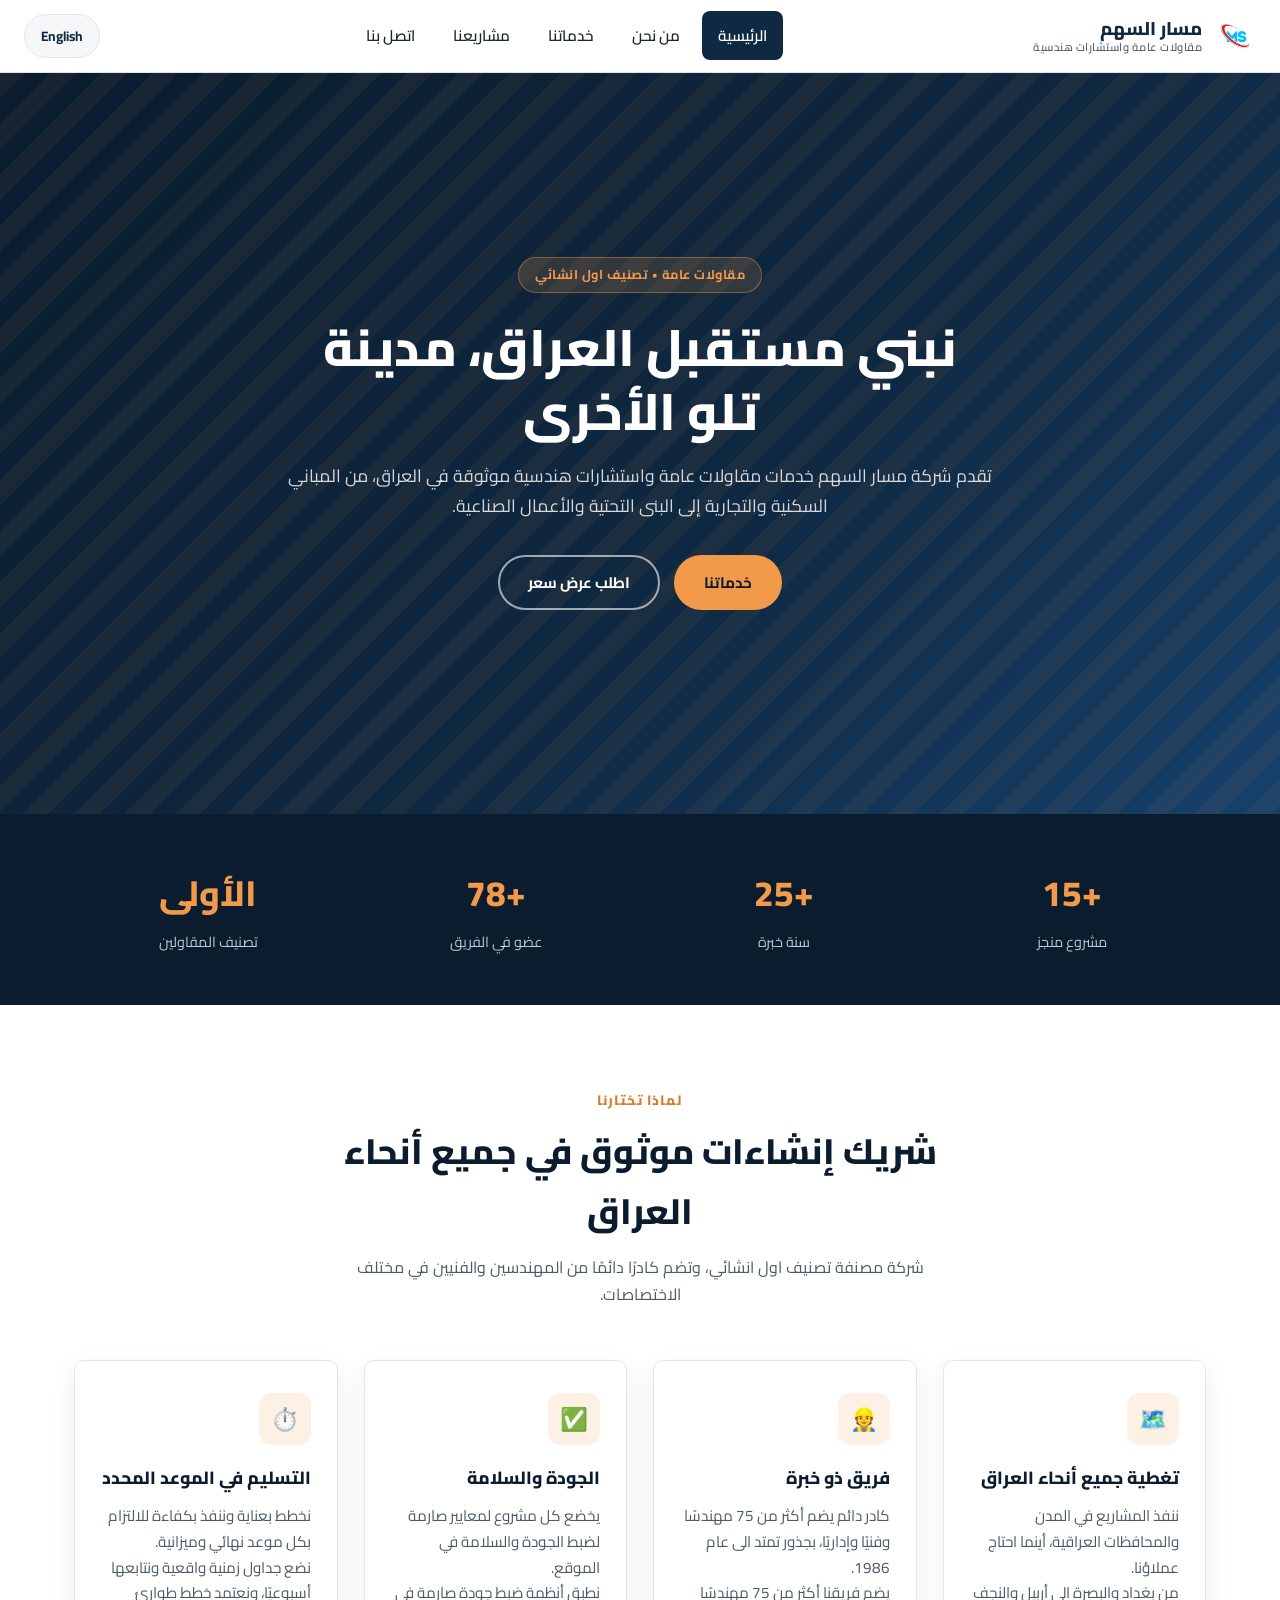
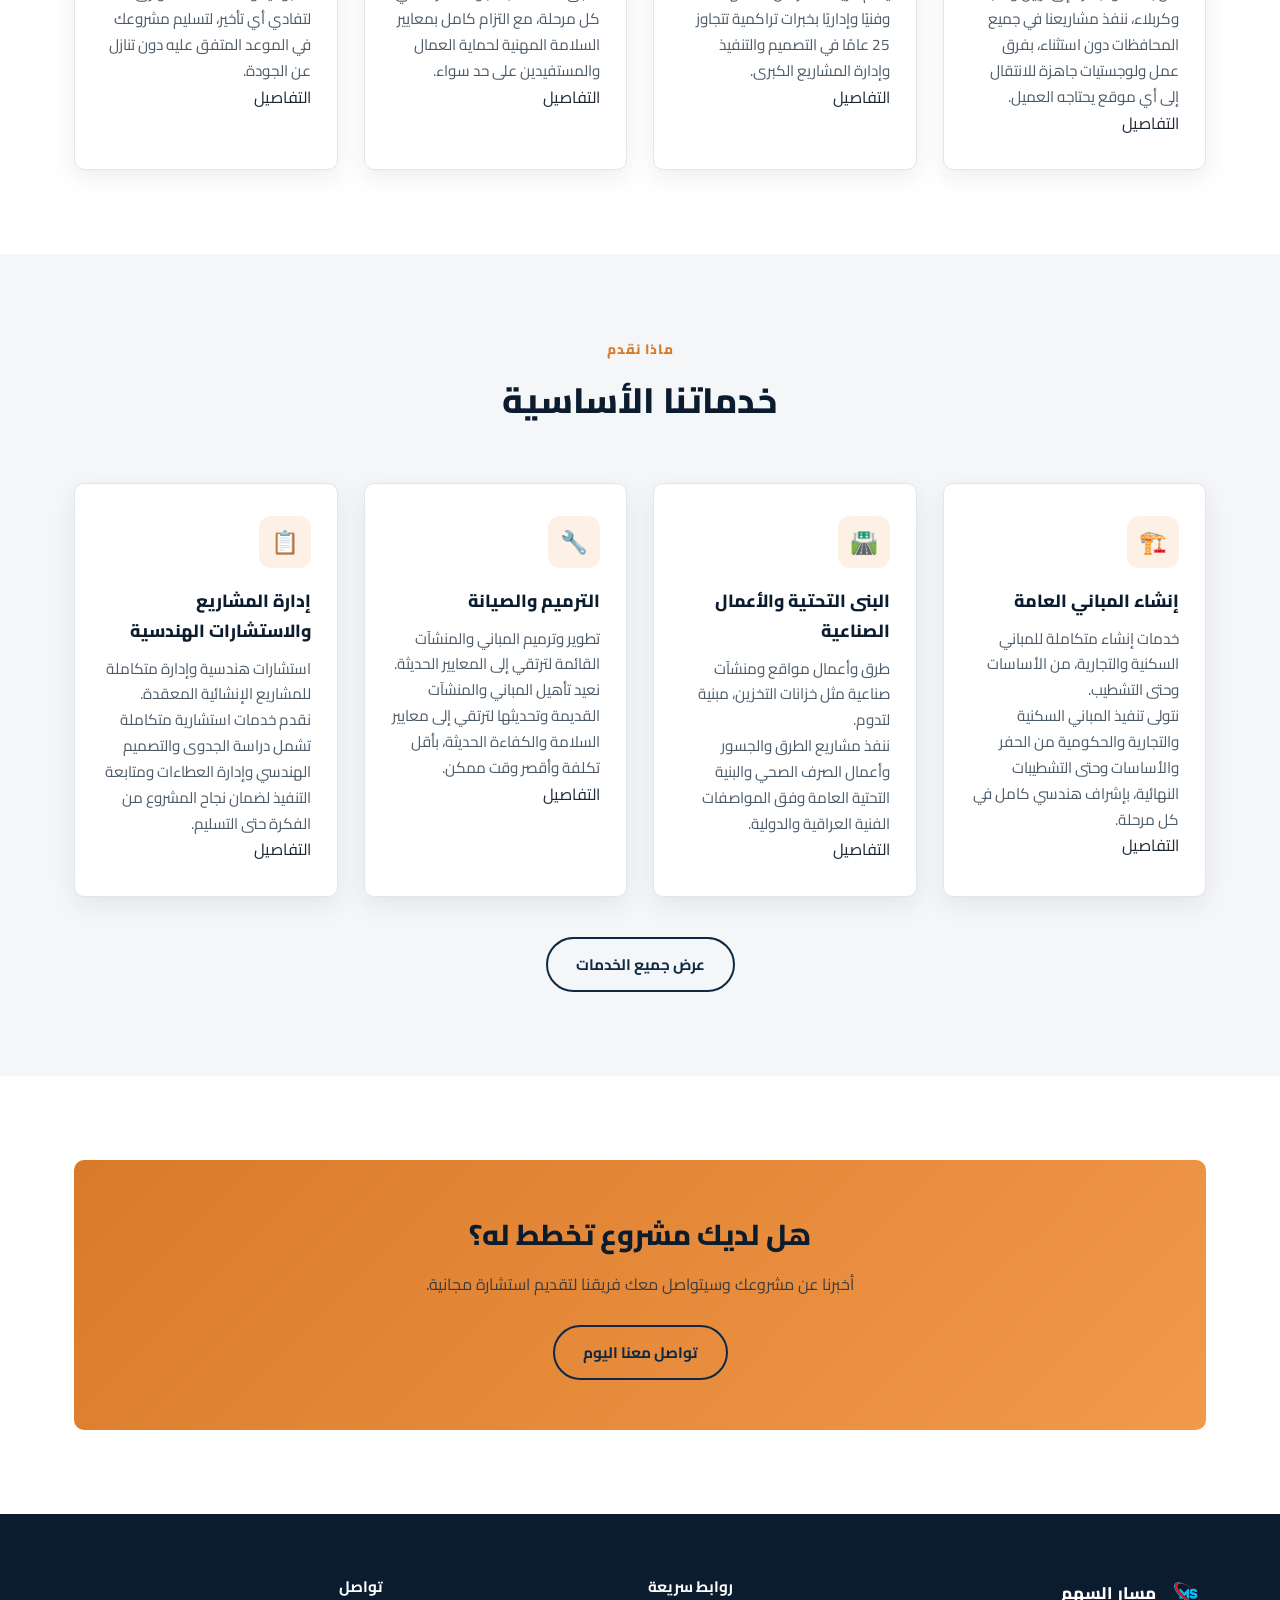
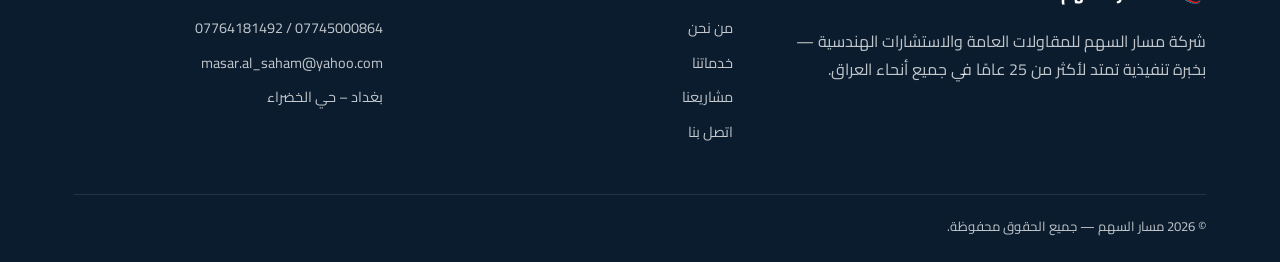
==== index.html @ 40137d82 "Add files via upload" ====
<!DOCTYPE html>
<html lang="ar" dir="rtl">
<head>
<meta charset="UTF-8">
<meta name="viewport" content="width=device-width, initial-scale=1.0">
<title data-i18n-title="meta.title.home">شركة مسار السهم | مقاولات عامة في جميع أنحاء العراق</title>
<meta name="description" content="شركة مسار السهم للمقاولات العامة والإنشاءات في جميع مدن العراق.">
<link rel="icon" href="assets/logo_new.png" type="image/png">
<link rel="preconnect" href="https://fonts.googleapis.com">
<link href="https://fonts.googleapis.com/css2?family=Cairo:wght@400;600;700;800&display=swap" rel="stylesheet">
<link rel="stylesheet" href="css/style.css">
</head>
<body>


<header class="site-header">
  <div class="header-inner">
    <a href="index.html" class="brand">
      <img src="assets/logo_new.png" alt="Masar Al-Saham logo">
      <span class="brand-text">
        <span data-i18n="brand.name">مسار السهم</span>
        <small data-i18n="brand.tagline">مقاولات عامة واستشارات هندسية</small>
      </span>
    </a>
    <nav class="main-nav" id="main-nav">
      <ul>
        <li><a href="index.html" class="active" data-i18n="nav.home">الرئيسية</a></li>
        <li><a href="about.html" data-i18n="nav.about">من نحن</a></li>
        <li><a href="services.html" data-i18n="nav.services">خدماتنا</a></li>
        <li><a href="projects.html" data-i18n="nav.projects">مشاريعنا</a></li>
        <li><a href="contact.html" data-i18n="nav.contact">اتصل بنا</a></li>
      </ul>
    </nav>
    <div class="header-actions">
      <button class="lang-toggle" id="lang-toggle-btn">English</button>
      <button class="nav-toggle" id="nav-toggle-btn" aria-label="Menu">
        <span></span><span></span><span></span>
      </button>
    </div>
  </div>
</header>

<section class="hero">
  <div class="hero-stripes"></div>
  <div class="hero-inner">
    <span class="hero-eyebrow" data-i18n="home.hero.eyebrow">مقاولات عامة • تصنيف اول انشائي</span>
    <h1 data-i18n="home.hero.title">نبني مستقبل العراق، مدينة تلو الأخرى</h1>
    <p data-i18n="home.hero.desc">تقدم شركة مسار السهم خدمات مقاولات عامة وإنشاءات موثوقة في جميع محافظات العراق.</p>
    <div class="hero-cta">
      <a href="services.html" class="btn btn-primary" data-i18n="home.hero.cta1">خدماتنا</a>
      <a href="contact.html" class="btn btn-outline" data-i18n="home.hero.cta2">اطلب عرض سعر</a>
    </div>
  </div>
  <div class="hero-shape"></div>
</section>

<section class="stat-strip">
  <div class="container stat-grid">
    <div><div class="num" data-i18n="stat1.num">+15</div><div class="label" data-i18n="stat1.label">مشروع منجز</div></div>
    <div><div class="num" data-i18n="stat2.num">+25</div><div class="label" data-i18n="stat2.label">سنة خبرة</div></div>
    <div><div class="num" data-i18n="stat3.num">+78</div><div class="label" data-i18n="stat3.label">عضو في الفريق</div></div>
    <div><div class="num" data-i18n="stat4.num">الأولى</div><div class="label" data-i18n="stat4.label">تصنيف المقاولين</div></div>
  </div>
</section>

<section>
  <div class="container">
    <div class="section-head">
      <span class="section-eyebrow" data-i18n="home.why.eyebrow">لماذا تختارنا</span>
      <h2 data-i18n="home.why.title">شريك إنشاءات موثوق في جميع أنحاء العراق</h2>
      <p data-i18n="home.why.desc">من بغداد إلى البصرة، ومن أربيل إلى النجف.</p>
    </div>
    <div class="grid grid-4">
      <div class="card expandable">
        <div class="icon">🗺️</div>
        <h3 data-i18n="why1.title">تغطية جميع أنحاء العراق</h3>
        <p data-i18n="why1.desc">نعمل في جميع المدن والمحافظات العراقية.</p>
        <p class="card-more" data-i18n="why1.more">من بغداد والبصرة إلى أربيل والنجف وكربلاء، ننفذ مشاريعنا في جميع المحافظات دون استثناء، بفرق عمل ولوجستيات جاهزة للانتقال إلى أي موقع يحتاجه العميل.</p>
        <span class="expand-hint" data-i18n="ui.moreDetails">التفاصيل</span>
      </div>
      <div class="card expandable">
        <div class="icon">👷</div>
        <h3 data-i18n="why2.title">فريق ذو خبرة</h3>
        <p data-i18n="why2.desc">مهندسون ومدراء مشاريع وحرفيون مهرة.</p>
        <p class="card-more" data-i18n="why2.more">يضم فريقنا أكثر من 75 مهندسًا وفنيًا وإداريًا بخبرات تراكمية تتجاوز 25 عامًا في التصميم والتنفيذ وإدارة المشاريع الكبرى.</p>
        <span class="expand-hint" data-i18n="ui.moreDetails">التفاصيل</span>
      </div>
      <div class="card expandable">
        <div class="icon">✅</div>
        <h3 data-i18n="why3.title">الجودة والسلامة</h3>
        <p data-i18n="why3.desc">معايير صارمة لضبط الجودة والسلامة.</p>
        <p class="card-more" data-i18n="why3.more">نطبق أنظمة ضبط جودة صارمة في كل مرحلة، مع التزام كامل بمعايير السلامة المهنية لحماية العمال والمستفيدين على حد سواء.</p>
        <span class="expand-hint" data-i18n="ui.moreDetails">التفاصيل</span>
      </div>
      <div class="card expandable">
        <div class="icon">⏱️</div>
        <h3 data-i18n="why4.title">التسليم في الموعد المحدد</h3>
        <p data-i18n="why4.desc">نخطط بعناية وننفذ بكفاءة.</p>
        <p class="card-more" data-i18n="why4.more">نضع جداول زمنية واقعية ونتابعها أسبوعيًا، ونعتمد خطط طوارئ لتفادي أي تأخير، لتسليم مشروعك في الموعد المتفق عليه دون تنازل عن الجودة.</p>
        <span class="expand-hint" data-i18n="ui.moreDetails">التفاصيل</span>
      </div>
    </div>
  </div>
</section>

<section class="section-alt">
  <div class="container">
    <div class="section-head">
      <span class="section-eyebrow" data-i18n="home.services.eyebrow">ماذا نقدم</span>
      <h2 data-i18n="home.services.title">خدماتنا الأساسية</h2>
    </div>
    <div class="grid grid-4">
      <div class="card expandable">
        <div class="icon">🏗️</div>
        <h3 data-i18n="svc.general.title">إنشاء المباني العامة</h3>
        <p data-i18n="svc.general.desc">خدمات إنشاء متكاملة من الأساسات وحتى التشطيب.</p>
        <p class="card-more" data-i18n="svc.general.more">نتولى تنفيذ المباني السكنية والتجارية والحكومية من الحفر والأساسات وحتى التشطيبات النهائية، بإشراف هندسي كامل في كل مرحلة.</p>
        <span class="expand-hint" data-i18n="ui.moreDetails">التفاصيل</span>
      </div>
      <div class="card expandable">
        <div class="icon">🛣️</div>
        <h3 data-i18n="svc.infra.title">البنى التحتية وأعمال الطرق</h3>
        <p data-i18n="svc.infra.desc">طرق وأعمال مواقع ومشاريع بنية تحتية عامة.</p>
        <p class="card-more" data-i18n="svc.infra.more">ننفذ مشاريع الطرق والجسور وأعمال الصرف الصحي والبنية التحتية العامة وفق المواصفات الفنية العراقية والدولية.</p>
        <span class="expand-hint" data-i18n="ui.moreDetails">التفاصيل</span>
      </div>
      <div class="card expandable">
        <div class="icon">🔧</div>
        <h3 data-i18n="svc.renovation.title">الترميم والصيانة</h3>
        <p data-i18n="svc.renovation.desc">تطوير وترميم المباني والمنشآت القائمة.</p>
        <p class="card-more" data-i18n="svc.renovation.more">نعيد تأهيل المباني والمنشآت القديمة وتحديثها لترتقي إلى معايير السلامة والكفاءة الحديثة، بأقل تكلفة وأقصر وقت ممكن.</p>
        <span class="expand-hint" data-i18n="ui.moreDetails">التفاصيل</span>
      </div>
      <div class="card expandable">
        <div class="icon">📋</div>
        <h3 data-i18n="svc.pm.title">إدارة المشاريع والاستشارات</h3>
        <p data-i18n="svc.pm.desc">استشارات هندسية وإدارة متكاملة للمشاريع.</p>
        <p class="card-more" data-i18n="svc.pm.more">نقدم خدمات استشارية متكاملة تشمل دراسة الجدوى والتصميم الهندسي وإدارة العطاءات ومتابعة التنفيذ لضمان نجاح المشروع من الفكرة حتى التسليم.</p>
        <span class="expand-hint" data-i18n="ui.moreDetails">التفاصيل</span>
      </div>
    </div>
    <div style="text-align:center; margin-top:40px;">
      <a href="services.html" class="btn btn-outline-dark" data-i18n="home.services.link">عرض جميع الخدمات</a>
    </div>
  </div>
</section>

<section>
  <div class="container">
    <div class="cta-banner">
      <h2 data-i18n="home.cta.title">هل لديك مشروع تخطط له؟</h2>
      <p data-i18n="home.cta.desc">أخبرنا عن مشروعك وسيتواصل معك فريقنا لتقديم استشارة مجانية.</p>
      <a href="contact.html" class="btn btn-outline-dark" data-i18n="home.cta.btn">تواصل معنا اليوم</a>
    </div>
  </div>
</section>

<footer class="site-footer">
  <div class="container">
    <div class="footer-grid">
      <div>
        <div class="footer-brand">
          <img src="assets/logo_new.png" alt="Masar Al-Saham logo">
          <span data-i18n="brand.name">مسار السهم</span>
        </div>
        <p data-i18n="footer.about.text">شركة مسار السهم للمقاولات العامة والاستشارات الهندسية — بخبرة تنفيذية تمتد لأكثر من 25 عامًا في جميع أنحاء العراق.</p>
      </div>
      <div class="footer-col">
        <h4 data-i18n="footer.quicklinks.title">روابط سريعة</h4>
        <ul>
          <li><a href="about.html" data-i18n="nav.about">من نحن</a></li>
          <li><a href="services.html" data-i18n="nav.services">خدماتنا</a></li>
          <li><a href="projects.html" data-i18n="nav.projects">مشاريعنا</a></li>
          <li><a href="contact.html" data-i18n="nav.contact">اتصل بنا</a></li>
        </ul>
      </div>
      <div class="footer-col">
        <h4 data-i18n="footer.contact.title">تواصل</h4>
        <ul>
          <li data-i18n="contact.phone.value">07745000864 / 07764181492</li>
          <li data-i18n="contact.email.value">masar.al_saham@yahoo.com</li>
          <li data-i18n="contact.address.value">بغداد – حي الخضراء</li>
        </ul>
      </div>
    </div>
    <div class="footer-bottom">
      <span>© <span id="footer-year">2026</span> <span data-i18n="brand.name">مسار السهم</span> — <span data-i18n="footer.rights">جميع الحقوق محفوظة.</span></span>
    </div>
  </div>
</footer>

<script src="js/i18n.js"></script>
<script src="js/main.js"></script>
</body>
</html>
---- css/style.css ----
/* ===== Masar Al-Saham Company — Stylesheet ===== */

:root {
  --navy: #0f2942;
  --navy-dark: #0a1c2e;
  --navy-light: #16406b;
  --orange: #f2994a;
  --orange-dark: #d97a2a;
  --grey-bg: #f5f6f8;
  --grey-line: #e2e5ea;
  --text-dark: #1c2733;
  --text-mid: #4c5a68;
  --white: #ffffff;
  --radius: 10px;
  --shadow: 0 8px 24px rgba(15, 41, 66, 0.08);
  --shadow-strong: 0 14px 34px rgba(15, 41, 66, 0.16);
  font-size: 16px;
}

* { box-sizing: border-box; }

html, body {
  margin: 0;
  padding: 0;
  scroll-behavior: smooth;
}

body {
  font-family: "Cairo", "Segoe UI", Tahoma, Arial, sans-serif;
  color: var(--text-dark);
  background: var(--white);
  line-height: 1.7;
  -webkit-font-smoothing: antialiased;
}

img { max-width: 100%; display: block; }
a { color: inherit; text-decoration: none; }
ul { list-style: none; margin: 0; padding: 0; }
button { font-family: inherit; cursor: pointer; }

.container {
  width: 100%;
  max-width: 1180px;
  margin: 0 auto;
  padding: 0 24px;
}

/* ===== Buttons ===== */
.btn {
  display: inline-flex;
  align-items: center;
  gap: 8px;
  padding: 13px 28px;
  border-radius: 999px;
  font-weight: 700;
  font-size: 0.95rem;
  border: 2px solid transparent;
  transition: all 0.2s ease;
}
.btn-primary {
  background: var(--orange);
  color: var(--navy-dark);
}
.btn-primary:hover { background: var(--orange-dark); transform: translateY(-2px); }
.btn-outline {
  background: transparent;
  border-color: rgba(255,255,255,0.6);
  color: var(--white);
}
.btn-outline:hover { background: rgba(255,255,255,0.12); transform: translateY(-2px); }
.btn-outline-dark {
  background: transparent;
  border-color: var(--navy);
  color: var(--navy);
}
.btn-outline-dark:hover { background: var(--navy); color: var(--white); }

/* ===== Header ===== */
.site-header {
  position: sticky;
  top: 0;
  z-index: 100;
  background: rgba(255,255,255,0.97);
  backdrop-filter: blur(6px);
  border-bottom: 1px solid var(--grey-line);
}
.header-inner {
  display: flex;
  align-items: center;
  justify-content: space-between;
  padding: 14px 24px;
}
.brand {
  display: flex;
  align-items: center;
  gap: 12px;
  font-weight: 800;
  font-size: 1.15rem;
  color: var(--navy);
}
.brand img { width: 42px; height: 42px; }
.brand .brand-text { display: flex; flex-direction: column; line-height: 1.2; }
.brand .brand-text small { font-weight: 500; font-size: 0.7rem; color: var(--text-mid); letter-spacing: 0.5px; }

.main-nav ul { display: flex; gap: 6px; align-items: center; }
.main-nav a {
  padding: 10px 16px;
  border-radius: 8px;
  font-weight: 600;
  font-size: 0.95rem;
  color: var(--text-dark);
  transition: background 0.2s, color 0.2s;
}
.main-nav a:hover, .main-nav a.active {
  background: var(--navy);
  color: var(--white);
}

.header-actions { display: flex; align-items: center; gap: 10px; }
.lang-toggle {
  background: var(--grey-bg);
  border: 1px solid var(--grey-line);
  border-radius: 999px;
  padding: 8px 16px;
  font-weight: 700;
  font-size: 0.85rem;
  color: var(--navy);
}
.lang-toggle:hover { background: var(--grey-line); }

.nav-toggle {
  display: none;
  background: none;
  border: none;
  flex-direction: column;
  gap: 5px;
  padding: 6px;
}
.nav-toggle span { width: 24px; height: 2.5px; background: var(--navy); border-radius: 2px; }

/* ===== Hero ===== */
.hero {
  position: relative;
  background: linear-gradient(135deg, var(--navy-dark), var(--navy) 60%, var(--navy-light));
  color: var(--white);
  overflow: hidden;
}
.hero-inner {
  position: relative;
  z-index: 2;
  padding: 100px 24px 120px;
  max-width: 760px;
  margin: 0 auto;
  text-align: center;
}
.hero-eyebrow {
  display: inline-block;
  background: rgba(242,153,74,0.16);
  color: var(--orange);
  border: 1px solid rgba(242,153,74,0.4);
  padding: 6px 16px;
  border-radius: 999px;
  font-size: 0.8rem;
  font-weight: 700;
  letter-spacing: 0.5px;
  margin-bottom: 22px;
}
.hero h1 {
  font-size: clamp(2rem, 5vw, 3.2rem);
  font-weight: 800;
  margin: 0 0 18px;
  line-height: 1.25;
}
.hero p {
  font-size: 1.1rem;
  color: rgba(255,255,255,0.82);
  margin: 0 0 34px;
}
.hero-cta { display: flex; gap: 14px; justify-content: center; flex-wrap: wrap; }
.hero-stripes {
  position: absolute;
  inset: 0;
  background-image: repeating-linear-gradient(135deg, rgba(242,153,74,0.06) 0 18px, transparent 18px 36px);
  z-index: 1;
}
.hero-shape {
  position: absolute;
  bottom: -40px;
  inset-inline: 0;
  height: 60px;
  background: var(--white);
  clip-path: polygon(0 100%, 100% 100%, 100% 40%, 0 100%);
}

.page-hero {
  background: linear-gradient(135deg, var(--navy-dark), var(--navy));
  color: var(--white);
  padding: 64px 24px;
  text-align: center;
}
.page-hero h1 { font-size: clamp(1.8rem, 4vw, 2.6rem); margin: 0 0 10px; font-weight: 800; }
.page-hero p { color: rgba(255,255,255,0.78); max-width: 620px; margin: 0 auto; }
.breadcrumb { font-size: 0.85rem; color: var(--orange); margin-bottom: 12px; font-weight: 700; letter-spacing: 0.5px; }

/* ===== Sections ===== */
section { padding: 84px 0; }
.section-tight { padding: 60px 0; }
.section-alt { background: var(--grey-bg); }
.section-head { text-align: center; max-width: 640px; margin: 0 auto 52px; }
.section-eyebrow {
  color: var(--orange-dark);
  font-weight: 800;
  font-size: 0.85rem;
  letter-spacing: 1px;
  text-transform: uppercase;
  margin-bottom: 10px;
  display: block;
}
.section-head h2 { font-size: clamp(1.6rem, 3.2vw, 2.2rem); margin: 0 0 12px; color: var(--navy-dark); font-weight: 800; }
.section-head p { color: var(--text-mid); margin: 0; }

/* ===== Cards / Grids ===== */
.grid { display: grid; gap: 26px; }
.grid-4 { grid-template-columns: repeat(4, 1fr); }
.grid-3 { grid-template-columns: repeat(3, 1fr); }
.grid-2 { grid-template-columns: repeat(2, 1fr); }

.card {
  background: var(--white);
  border: 1px solid var(--grey-line);
  border-radius: var(--radius);
  padding: 32px 26px;
  box-shadow: var(--shadow);
  transition: transform 0.2s, box-shadow 0.2s;
}
.card:hover { transform: translateY(-4px); box-shadow: var(--shadow-strong); }
.card .icon {
  width: 52px; height: 52px;
  border-radius: 12px;
  background: rgba(242,153,74,0.14);
  color: var(--orange-dark);
  display: flex; align-items: center; justify-content: center;
  font-size: 1.4rem;
  margin-bottom: 18px;
}
.card h3 { margin: 0 0 10px; font-size: 1.1rem; color: var(--navy-dark); font-weight: 800; }
.card p { margin: 0; color: var(--text-mid); font-size: 0.95rem; }

.stat-strip {
  background: var(--navy-dark);
  color: var(--white);
  padding: 50px 0;
}
.stat-grid { display: grid; grid-template-columns: repeat(4, 1fr); gap: 20px; text-align: center; }
.stat-grid .num { font-size: 2.2rem; font-weight: 800; color: var(--orange); }
.stat-grid .label { color: rgba(255,255,255,0.75); font-size: 0.9rem; margin-top: 6px; }

/* ===== Services list ===== */
.service-row {
  display: flex;
  gap: 26px;
  align-items: flex-start;
  padding: 30px 0;
  border-bottom: 1px solid var(--grey-line);
}
.service-row:last-child { border-bottom: none; }
.service-row .icon {
  flex-shrink: 0;
  width: 56px; height: 56px;
  border-radius: 12px;
  background: var(--navy);
  color: var(--orange);
  display: flex; align-items: center; justify-content: center;
  font-size: 1.5rem;
}
.service-row h3 { margin: 0 0 8px; color: var(--navy-dark); font-size: 1.2rem; font-weight: 800; }
.service-row p { margin: 0; color: var(--text-mid); }

/* ===== Project cards ===== */
.project-card {
  border-radius: var(--radius);
  overflow: hidden;
  border: 1px solid var(--grey-line);
  background: var(--white);
  box-shadow: var(--shadow);
}
.project-thumb {
  height: 190px;
  background: linear-gradient(135deg, var(--navy-light), var(--navy));
  display: flex; align-items: center; justify-content: center;
  color: rgba(255,255,255,0.5);
  font-size: 0.85rem;
  font-weight: 700;
  letter-spacing: 0.5px;
  text-align: center;
  padding: 12px;
}
.project-body { padding: 22px; }
.project-tag {
  display: inline-block;
  background: rgba(242,153,74,0.14);
  color: var(--orange-dark);
  font-size: 0.75rem;
  font-weight: 800;
  padding: 4px 12px;
  border-radius: 999px;
  margin-bottom: 10px;
}
.project-body h3 { margin: 0 0 6px; font-size: 1.05rem; color: var(--navy-dark); font-weight: 800; }
.project-body .loc { color: var(--text-mid); font-size: 0.85rem; }
.project-body .detail { color: var(--text-mid); font-size: 0.82rem; margin-top: 8px; line-height: 1.5; }
.project-thumb img { width: 100%; height: 100%; object-fit: cover; display: block; }
.project-thumb { padding: 0; background: var(--grey-line); }

/* ===== About page ===== */
.about-grid { display: grid; grid-template-columns: 1.1fr 0.9fr; gap: 50px; align-items: center; }
.about-media {
  border-radius: var(--radius);
  background: linear-gradient(135deg, var(--navy), var(--navy-light));
  min-height: 340px;
  display: flex; align-items: center; justify-content: center;
  color: rgba(255,255,255,0.5);
  font-weight: 700;
  text-align: center;
  padding: 24px;
}
.value-list { display: grid; grid-template-columns: repeat(2, 1fr); gap: 18px; margin-top: 20px; }
.value-item { display: flex; gap: 12px; align-items: flex-start; }
.value-item .dot {
  width: 10px; height: 10px; border-radius: 50%;
  background: var(--orange); margin-top: 8px; flex-shrink: 0;
}
.value-item h4 { margin: 0 0 4px; font-size: 1rem; color: var(--navy-dark); }
.value-item p { margin: 0; font-size: 0.9rem; color: var(--text-mid); }

/* ===== Contact ===== */
.contact-grid { display: grid; grid-template-columns: 0.9fr 1.1fr; gap: 40px; }
.contact-info-card {
  background: var(--navy-dark);
  color: var(--white);
  border-radius: var(--radius);
  padding: 36px 30px;
}
.contact-info-card h3 { margin: 0 0 6px; font-size: 1.2rem; }
.contact-info-card p.lead { color: rgba(255,255,255,0.7); margin: 0 0 26px; font-size: 0.92rem; }
.contact-line { display: flex; gap: 14px; align-items: flex-start; margin-bottom: 20px; }
.contact-line .icon {
  width: 40px; height: 40px; border-radius: 10px;
  background: rgba(242,153,74,0.16); color: var(--orange);
  display: flex; align-items: center; justify-content: center; flex-shrink: 0;
}
.contact-line strong { display: block; font-size: 0.85rem; color: rgba(255,255,255,0.6); }
.contact-line span { font-weight: 600; }

.form-card {
  background: var(--white);
  border: 1px solid var(--grey-line);
  border-radius: var(--radius);
  padding: 34px;
  box-shadow: var(--shadow);
}
.form-row { display: grid; grid-template-columns: 1fr 1fr; gap: 18px; }
.field { margin-bottom: 18px; }
.field label { display: block; font-weight: 700; font-size: 0.88rem; margin-bottom: 7px; color: var(--navy-dark); }
.field input, .field select, .field textarea {
  width: 100%;
  padding: 12px 14px;
  border-radius: 8px;
  border: 1.5px solid var(--grey-line);
  font-family: inherit;
  font-size: 0.95rem;
  background: var(--grey-bg);
  transition: border-color 0.2s;
}
.field input:focus, .field select:focus, .field textarea:focus {
  outline: none;
  border-color: var(--orange);
  background: var(--white);
}
.field textarea { resize: vertical; min-height: 120px; }
.form-note { font-size: 0.82rem; color: var(--text-mid); margin-top: 14px; }
.form-success {
  display: none;
  background: #e8f7ee;
  color: #1c7a3f;
  border: 1px solid #b9e6c8;
  padding: 14px 16px;
  border-radius: 8px;
  font-weight: 600;
  font-size: 0.9rem;
  margin-bottom: 18px;
}
.form-success.show { display: block; }

.map-note {
  margin-top: 22px;
  border-radius: var(--radius);
  border: 1px dashed var(--grey-line);
  padding: 30px;
  text-align: center;
  color: var(--text-mid);
  font-size: 0.9rem;
  background: var(--grey-bg);
}

/* ===== CTA banner ===== */
.cta-banner {
  background: linear-gradient(135deg, var(--orange-dark), var(--orange));
  color: var(--navy-dark);
  border-radius: var(--radius);
  padding: 50px 40px;
  text-align: center;
}
.cta-banner h2 { margin: 0 0 12px; font-size: 1.8rem; font-weight: 800; }
.cta-banner p { margin: 0 0 26px; color: rgba(15,41,66,0.8); }

/* ===== Footer ===== */
.site-footer {
  background: var(--navy-dark);
  color: rgba(255,255,255,0.75);
  padding: 60px 0 24px;
}
.footer-grid { display: grid; grid-template-columns: 1.4fr 1fr 1fr; gap: 40px; margin-bottom: 40px; }
.footer-brand { display: flex; gap: 12px; align-items: center; margin-bottom: 14px; }
.footer-brand img { width: 38px; height: 38px; }
.footer-brand span { font-weight: 800; color: var(--white); font-size: 1.05rem; }
.footer-col h4 { color: var(--white); font-size: 0.95rem; margin: 0 0 16px; }
.footer-col ul li { margin-bottom: 10px; font-size: 0.9rem; }
.footer-col ul li a:hover { color: var(--orange); }
.footer-bottom {
  border-top: 1px solid rgba(255,255,255,0.1);
  padding-top: 20px;
  display: flex;
  justify-content: space-between;
  flex-wrap: wrap;
  gap: 10px;
  font-size: 0.82rem;
}

/* ===== Placeholder note banner ===== */
.placeholder-banner {
  background: #fff4e5;
  border-bottom: 1px solid #f2d29b;
  color: #7a5210;
  text-align: center;
  font-size: 0.85rem;
  padding: 9px 16px;
  font-weight: 600;
}

/* ===== Responsive ===== */
@media (max-width: 960px) {
  .grid-4 { grid-template-columns: repeat(2, 1fr); }
  .grid-3 { grid-template-columns: repeat(2, 1fr); }
  .about-grid, .contact-grid, .footer-grid { grid-template-columns: 1fr; }
  .stat-grid { grid-template-columns: repeat(2, 1fr); }
  .value-list { grid-template-columns: 1fr; }
}

@media (max-width: 720px) {
  .main-nav { position: fixed; top: 68px; inset-inline: 0; background: var(--white); border-bottom: 1px solid var(--grey-line); box-shadow: var(--shadow); transform: translateY(-150%); opacity: 0; transition: all 0.25s ease; }
  .main-nav.open { transform: translateY(0); opacity: 1; }
  .main-nav ul { flex-direction: column; padding: 14px; gap: 4px; }
  .main-nav a { display: block; }
  .nav-toggle { display: flex; }
  .grid-4, .grid-3, .grid-2, .form-row { grid-template-columns: 1fr; }
  .hero-inner { padding: 70px 20px 90px; }
  section { padding: 60px 0; }
}
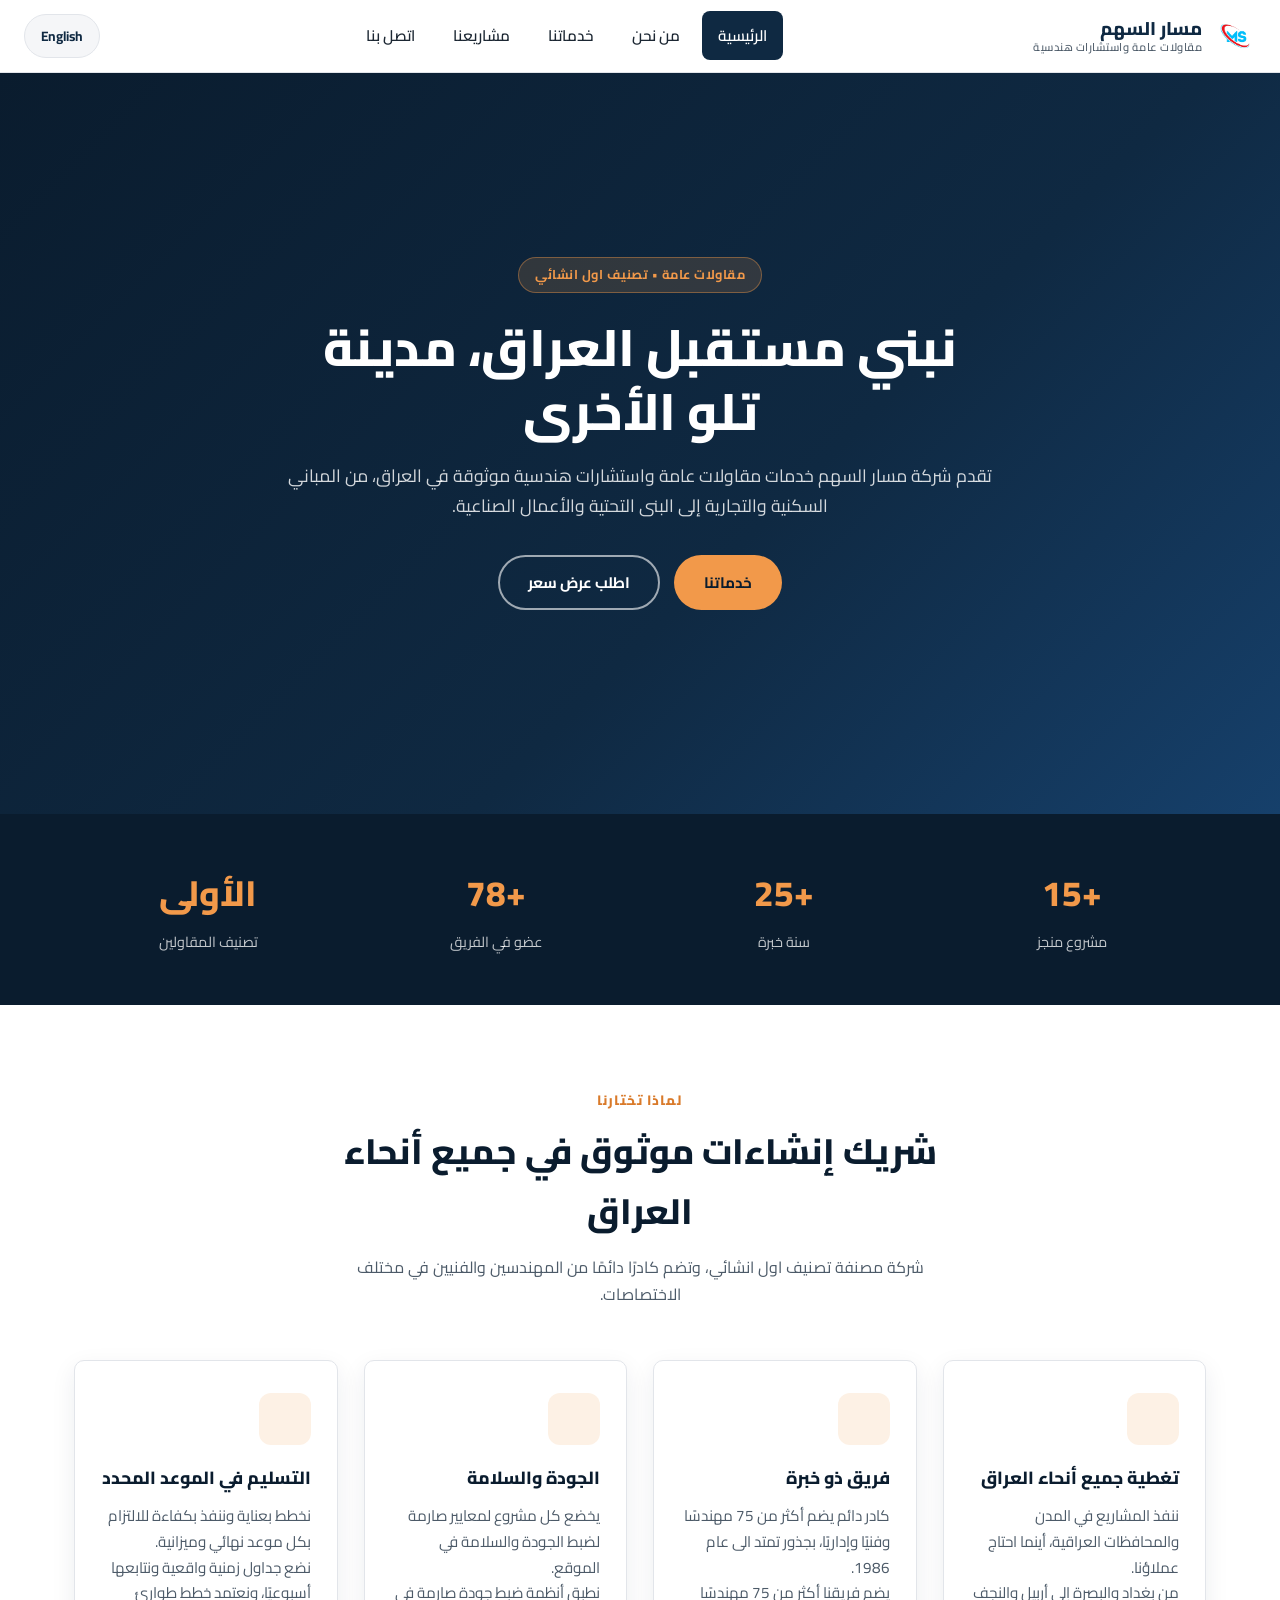
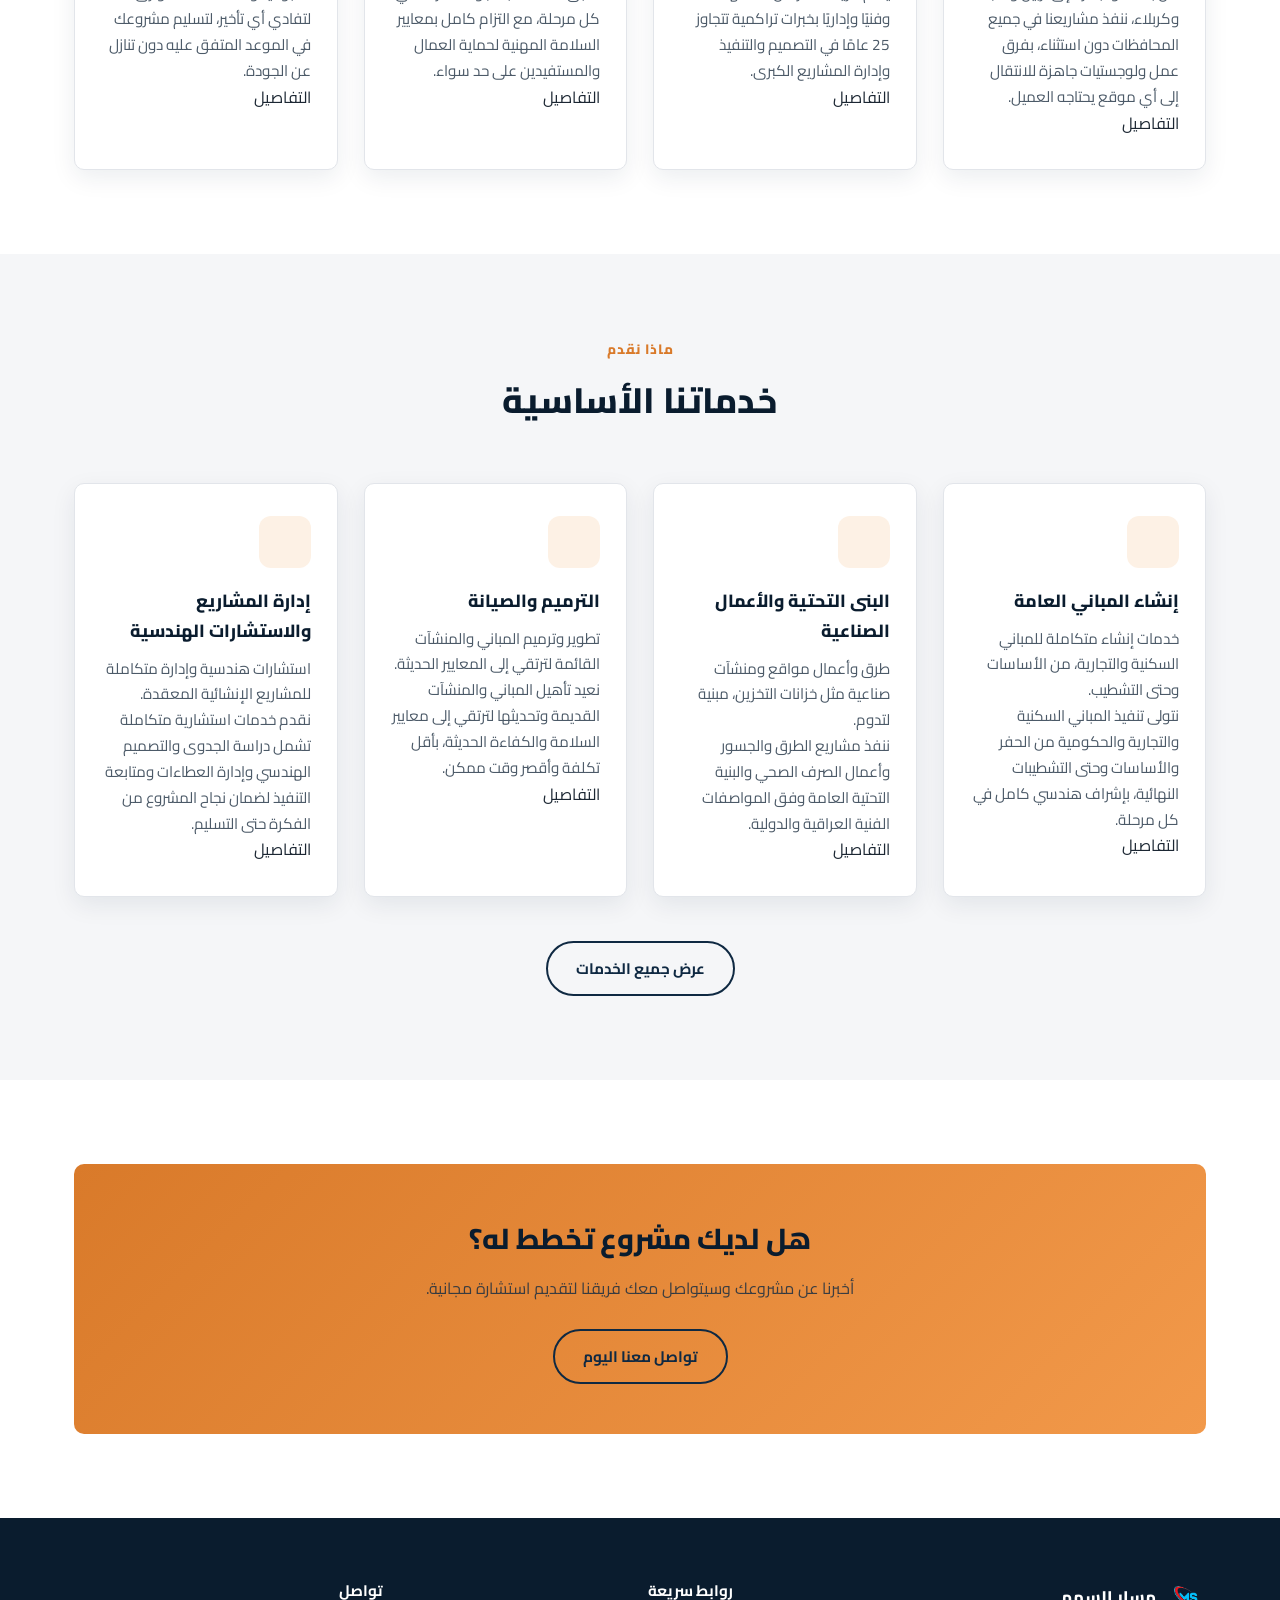
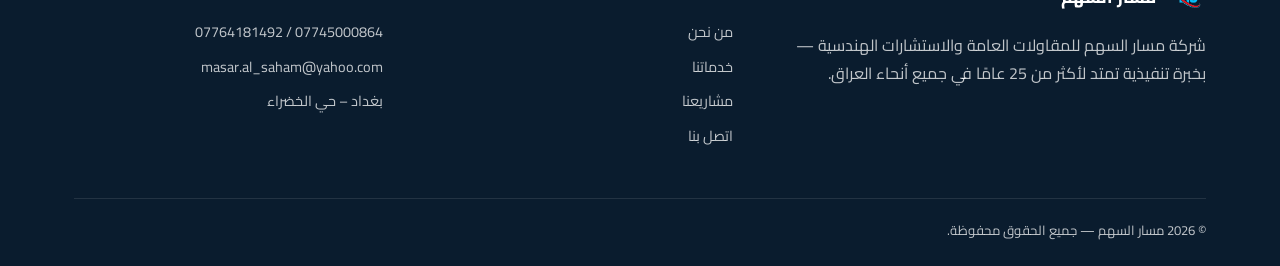
==== commit fdf58d55: "Add files via upload" ====
--- a/index.html
+++ b/index.html
@@ -5,14 +5,16 @@
 <meta name="viewport" content="width=device-width, initial-scale=1.0">
 <title data-i18n-title="meta.title.home">شركة مسار السهم | مقاولات عامة في جميع أنحاء العراق</title>
 <meta name="description" content="شركة مسار السهم للمقاولات العامة والإنشاءات في جميع مدن العراق.">
+<meta name="google-site-verification" content="s_dXAwri0ADFOplhVb5rYm7-J--nRNxlRcn0lSH_3L8" />
 <link rel="icon" href="assets/logo_new.png" type="image/png">
+<link rel="preload" as="image" href="assets/proj4-gastanks.jpg">
 <link rel="preconnect" href="https://fonts.googleapis.com">
 <link href="https://fonts.googleapis.com/css2?family=Cairo:wght@400;600;700;800&display=swap" rel="stylesheet">
 <link rel="stylesheet" href="css/style.css">
 </head>
 <body>
 
-
+<div class="topbar"></div>
 <header class="site-header">
   <div class="header-inner">
     <a href="index.html" class="brand">
@@ -40,8 +42,8 @@
   </div>
 </header>
 
-<section class="hero">
-  <div class="hero-stripes"></div>
+<section class="hero" style="--hero-img:url('assets/proj4-gastanks.jpg');">
+  <div class="hero-grid-pattern"></div>
   <div class="hero-inner">
     <span class="hero-eyebrow" data-i18n="home.hero.eyebrow">مقاولات عامة • تصنيف اول انشائي</span>
     <h1 data-i18n="home.hero.title">نبني مستقبل العراق، مدينة تلو الأخرى</h1>
@@ -51,49 +53,50 @@
       <a href="contact.html" class="btn btn-outline" data-i18n="home.hero.cta2">اطلب عرض سعر</a>
     </div>
   </div>
+  <div class="hero-scroll-cue"></div>
   <div class="hero-shape"></div>
 </section>
 
 <section class="stat-strip">
   <div class="container stat-grid">
-    <div><div class="num" data-i18n="stat1.num">+15</div><div class="label" data-i18n="stat1.label">مشروع منجز</div></div>
-    <div><div class="num" data-i18n="stat2.num">+25</div><div class="label" data-i18n="stat2.label">سنة خبرة</div></div>
-    <div><div class="num" data-i18n="stat3.num">+78</div><div class="label" data-i18n="stat3.label">عضو في الفريق</div></div>
-    <div><div class="num" data-i18n="stat4.num">الأولى</div><div class="label" data-i18n="stat4.label">تصنيف المقاولين</div></div>
+    <div class="reveal"><div class="num" data-i18n="stat1.num">+15</div><div class="label" data-i18n="stat1.label">مشروع منجز</div></div>
+    <div class="reveal" style="--reveal-delay:.08s"><div class="num" data-i18n="stat2.num">+25</div><div class="label" data-i18n="stat2.label">سنة خبرة</div></div>
+    <div class="reveal" style="--reveal-delay:.16s"><div class="num" data-i18n="stat3.num">+78</div><div class="label" data-i18n="stat3.label">عضو في الفريق</div></div>
+    <div class="reveal" style="--reveal-delay:.24s"><div class="num" data-i18n="stat4.num">الأولى</div><div class="label" data-i18n="stat4.label">تصنيف المقاولين</div></div>
   </div>
 </section>
 
 <section>
   <div class="container">
-    <div class="section-head">
+    <div class="section-head reveal">
       <span class="section-eyebrow" data-i18n="home.why.eyebrow">لماذا تختارنا</span>
       <h2 data-i18n="home.why.title">شريك إنشاءات موثوق في جميع أنحاء العراق</h2>
       <p data-i18n="home.why.desc">من بغداد إلى البصرة، ومن أربيل إلى النجف.</p>
     </div>
     <div class="grid grid-4">
-      <div class="card expandable">
-        <div class="icon">🗺️</div>
+      <div class="card expandable reveal">
+        <div class="icon icon-badge" data-icon="mapPin"></div>
         <h3 data-i18n="why1.title">تغطية جميع أنحاء العراق</h3>
         <p data-i18n="why1.desc">نعمل في جميع المدن والمحافظات العراقية.</p>
         <p class="card-more" data-i18n="why1.more">من بغداد والبصرة إلى أربيل والنجف وكربلاء، ننفذ مشاريعنا في جميع المحافظات دون استثناء، بفرق عمل ولوجستيات جاهزة للانتقال إلى أي موقع يحتاجه العميل.</p>
         <span class="expand-hint" data-i18n="ui.moreDetails">التفاصيل</span>
       </div>
-      <div class="card expandable">
-        <div class="icon">👷</div>
+      <div class="card expandable reveal" style="--reveal-delay:.08s">
+        <div class="icon icon-badge" data-icon="briefcase"></div>
         <h3 data-i18n="why2.title">فريق ذو خبرة</h3>
         <p data-i18n="why2.desc">مهندسون ومدراء مشاريع وحرفيون مهرة.</p>
         <p class="card-more" data-i18n="why2.more">يضم فريقنا أكثر من 75 مهندسًا وفنيًا وإداريًا بخبرات تراكمية تتجاوز 25 عامًا في التصميم والتنفيذ وإدارة المشاريع الكبرى.</p>
         <span class="expand-hint" data-i18n="ui.moreDetails">التفاصيل</span>
       </div>
-      <div class="card expandable">
-        <div class="icon">✅</div>
+      <div class="card expandable reveal" style="--reveal-delay:.16s">
+        <div class="icon icon-badge" data-icon="shieldCheck"></div>
         <h3 data-i18n="why3.title">الجودة والسلامة</h3>
         <p data-i18n="why3.desc">معايير صارمة لضبط الجودة والسلامة.</p>
         <p class="card-more" data-i18n="why3.more">نطبق أنظمة ضبط جودة صارمة في كل مرحلة، مع التزام كامل بمعايير السلامة المهنية لحماية العمال والمستفيدين على حد سواء.</p>
         <span class="expand-hint" data-i18n="ui.moreDetails">التفاصيل</span>
       </div>
-      <div class="card expandable">
-        <div class="icon">⏱️</div>
+      <div class="card expandable reveal" style="--reveal-delay:.24s">
+        <div class="icon icon-badge" data-icon="clock"></div>
         <h3 data-i18n="why4.title">التسليم في الموعد المحدد</h3>
         <p data-i18n="why4.desc">نخطط بعناية وننفذ بكفاءة.</p>
         <p class="card-more" data-i18n="why4.more">نضع جداول زمنية واقعية ونتابعها أسبوعيًا، ونعتمد خطط طوارئ لتفادي أي تأخير، لتسليم مشروعك في الموعد المتفق عليه دون تنازل عن الجودة.</p>
@@ -105,41 +108,41 @@
 
 <section class="section-alt">
   <div class="container">
-    <div class="section-head">
+    <div class="section-head reveal">
       <span class="section-eyebrow" data-i18n="home.services.eyebrow">ماذا نقدم</span>
       <h2 data-i18n="home.services.title">خدماتنا الأساسية</h2>
     </div>
     <div class="grid grid-4">
-      <div class="card expandable">
-        <div class="icon">🏗️</div>
+      <div class="card expandable reveal">
+        <div class="icon icon-badge" data-icon="building"></div>
         <h3 data-i18n="svc.general.title">إنشاء المباني العامة</h3>
         <p data-i18n="svc.general.desc">خدمات إنشاء متكاملة من الأساسات وحتى التشطيب.</p>
         <p class="card-more" data-i18n="svc.general.more">نتولى تنفيذ المباني السكنية والتجارية والحكومية من الحفر والأساسات وحتى التشطيبات النهائية، بإشراف هندسي كامل في كل مرحلة.</p>
         <span class="expand-hint" data-i18n="ui.moreDetails">التفاصيل</span>
       </div>
-      <div class="card expandable">
-        <div class="icon">🛣️</div>
+      <div class="card expandable reveal" style="--reveal-delay:.08s">
+        <div class="icon icon-badge" data-icon="road"></div>
         <h3 data-i18n="svc.infra.title">البنى التحتية وأعمال الطرق</h3>
         <p data-i18n="svc.infra.desc">طرق وأعمال مواقع ومشاريع بنية تحتية عامة.</p>
         <p class="card-more" data-i18n="svc.infra.more">ننفذ مشاريع الطرق والجسور وأعمال الصرف الصحي والبنية التحتية العامة وفق المواصفات الفنية العراقية والدولية.</p>
         <span class="expand-hint" data-i18n="ui.moreDetails">التفاصيل</span>
       </div>
-      <div class="card expandable">
-        <div class="icon">🔧</div>
+      <div class="card expandable reveal" style="--reveal-delay:.16s">
+        <div class="icon icon-badge" data-icon="wrench"></div>
         <h3 data-i18n="svc.renovation.title">الترميم والصيانة</h3>
         <p data-i18n="svc.renovation.desc">تطوير وترميم المباني والمنشآت القائمة.</p>
         <p class="card-more" data-i18n="svc.renovation.more">نعيد تأهيل المباني والمنشآت القديمة وتحديثها لترتقي إلى معايير السلامة والكفاءة الحديثة، بأقل تكلفة وأقصر وقت ممكن.</p>
         <span class="expand-hint" data-i18n="ui.moreDetails">التفاصيل</span>
       </div>
-      <div class="card expandable">
-        <div class="icon">📋</div>
+      <div class="card expandable reveal" style="--reveal-delay:.24s">
+        <div class="icon icon-badge" data-icon="clipboard"></div>
         <h3 data-i18n="svc.pm.title">إدارة المشاريع والاستشارات</h3>
         <p data-i18n="svc.pm.desc">استشارات هندسية وإدارة متكاملة للمشاريع.</p>
         <p class="card-more" data-i18n="svc.pm.more">نقدم خدمات استشارية متكاملة تشمل دراسة الجدوى والتصميم الهندسي وإدارة العطاءات ومتابعة التنفيذ لضمان نجاح المشروع من الفكرة حتى التسليم.</p>
         <span class="expand-hint" data-i18n="ui.moreDetails">التفاصيل</span>
       </div>
     </div>
-    <div style="text-align:center; margin-top:40px;">
+    <div style="text-align:center; margin-top:44px;" class="reveal">
       <a href="services.html" class="btn btn-outline-dark" data-i18n="home.services.link">عرض جميع الخدمات</a>
     </div>
   </div>
@@ -147,7 +150,7 @@
 
 <section>
   <div class="container">
-    <div class="cta-banner">
+    <div class="cta-banner reveal">
       <h2 data-i18n="home.cta.title">هل لديك مشروع تخطط له؟</h2>
       <p data-i18n="home.cta.desc">أخبرنا عن مشروعك وسيتواصل معك فريقنا لتقديم استشارة مجانية.</p>
       <a href="contact.html" class="btn btn-outline-dark" data-i18n="home.cta.btn">تواصل معنا اليوم</a>
--- a/css/style.css
+++ b/css/style.css
@@ -324,6 +324,18 @@
   text-align: center;
   padding: 24px;
 }
+.about-carousel { min-height: 340px; height: 420px; }
+.about-carousel-img {
+  position: absolute;
+  inset: 0;
+  width: 100%;
+  height: 100%;
+  object-fit: cover;
+  opacity: 0;
+  transition: opacity 1.2s ease-in-out;
+  border-radius: var(--radius);
+}
+.about-carousel-img.is-active { opacity: 1; }
 .value-list { display: grid; grid-template-columns: repeat(2, 1fr); gap: 18px; margin-top: 20px; }
 .value-item { display: flex; gap: 12px; align-items: flex-start; }
 .value-item .dot {
@@ -459,11 +471,39 @@
 
 @media (max-width: 720px) {
   .main-nav { position: fixed; top: 68px; inset-inline: 0; background: var(--white); border-bottom: 1px solid var(--grey-line); box-shadow: var(--shadow); transform: translateY(-150%); opacity: 0; transition: all 0.25s ease; }
-  .main-nav.open { transform: translateY(0); opacity: 1; }
-  .main-nav ul { flex-direction: column; padding: 14px; gap: 4px; }
-  .main-nav a { display: block; }
-  .nav-toggle { display: flex; }
-  .grid-4, .grid-3, .grid-2, .form-row { grid-template-columns: 1fr; }
-  .hero-inner { padding: 70px 20px 90px; }
-  section { padding: 60px 0; }
-}
+  .main-nav.open { transform: translateY(0); 
+/* ===== Expandable cards (click for more detail) ===== */
+.expandable { cursor: pointer; position: relative; }
+.expandable:hover { transform: translateY(-4px); box-shadow: var(--shadow-strong); }
+.value-item.expandable:hover { transform: none; }
+.service-row.expandable { cursor: pointer; }
+.card-more {
+  max-height: 0;
+  overflow: hidden;
+  opacity: 0;
+  margin-top: 0;
+  font-size: 0.88rem;
+  line-height: 1.6;
+  color: var(--text-mid);
+  transition: max-height 0.4s ease, opacity 0.3s ease, margin-top 0.4s ease;
+}
+.expandable.open .card-more {
+  max-height: 260px;
+  opacity: 1;
+  margin-top: 12px;
+}
+.expand-hint {
+  display: inline-block;
+  margin-top: 10px;
+  font-size: 0.78rem;
+  font-weight: 700;
+  color: var(--orange-dark);
+  letter-spacing: 0.3px;
+}
+.expand-hint::after {
+  content: "+";
+  display: inline-block;
+  margin-inline-start: 4px;
+  transition: transform 0.3s ease;
+}
+.expandable.open .expand-hint::after { transform: rotate(45deg); }
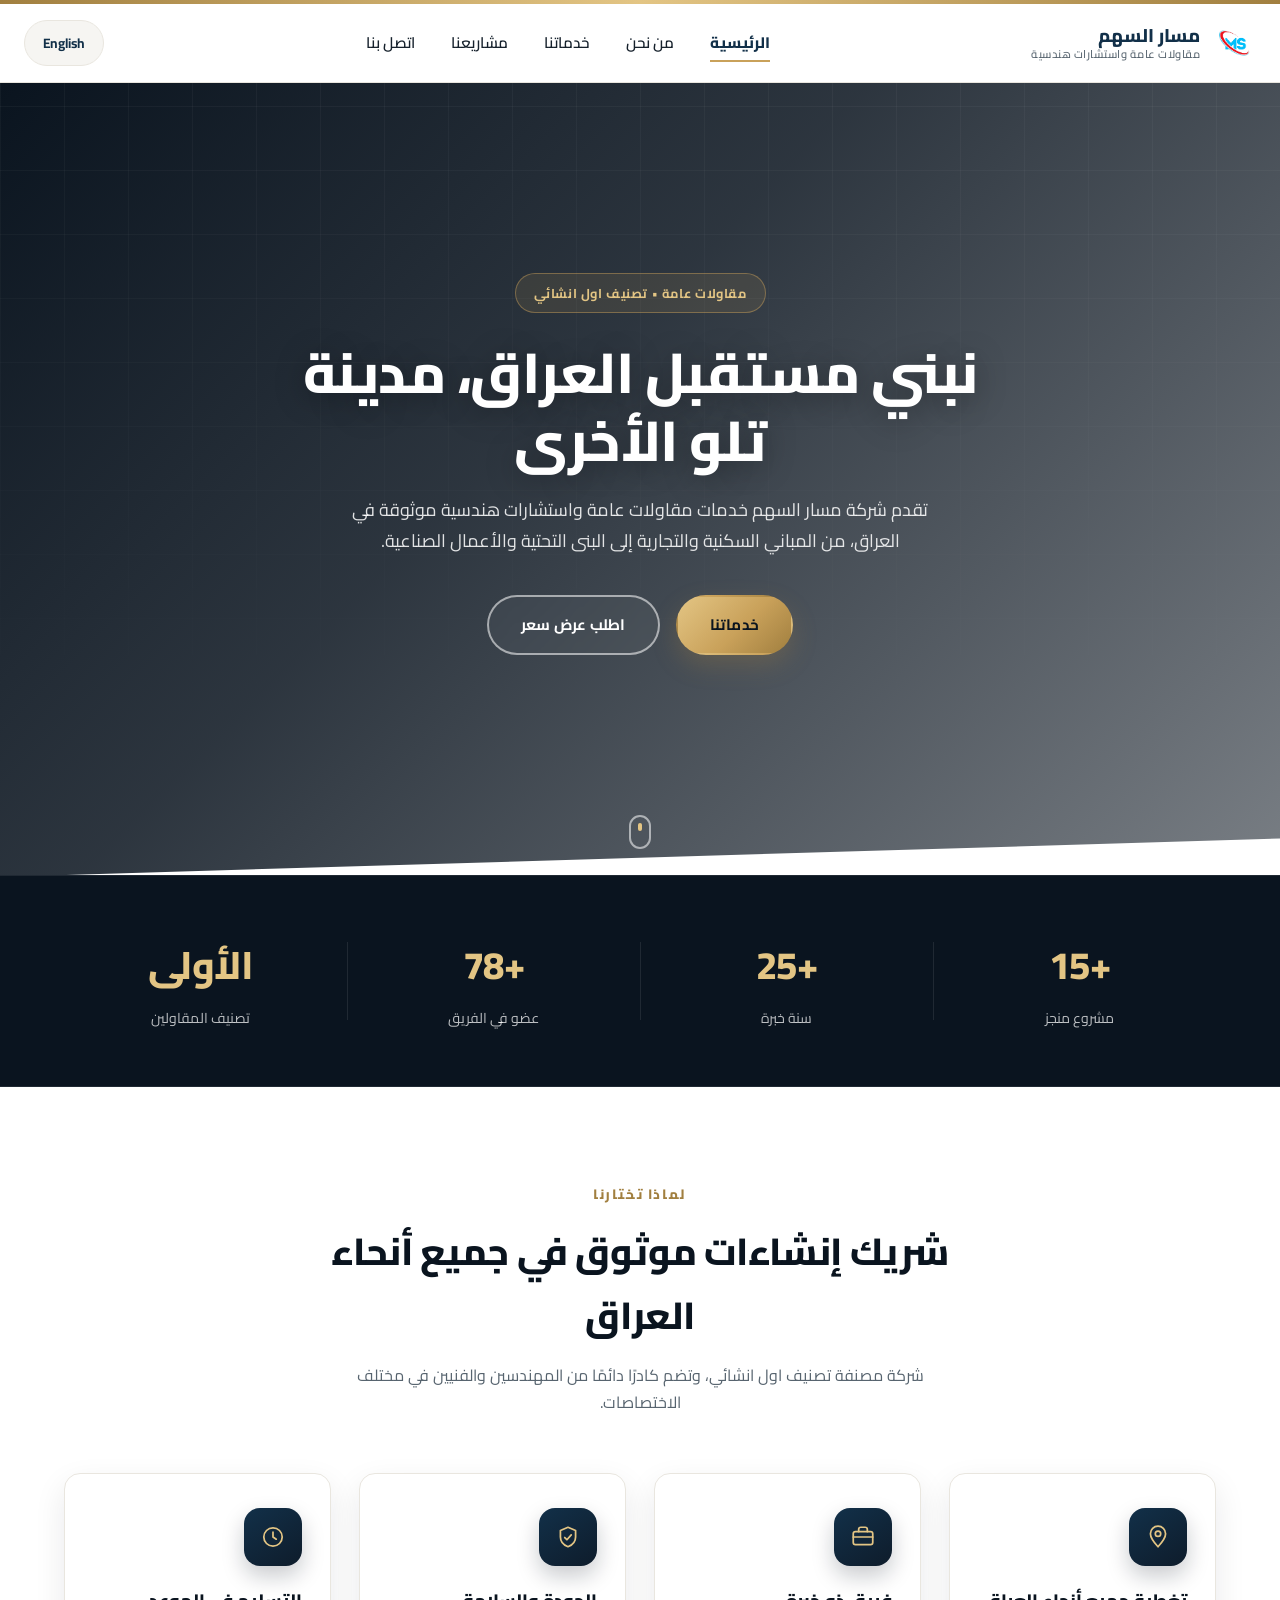
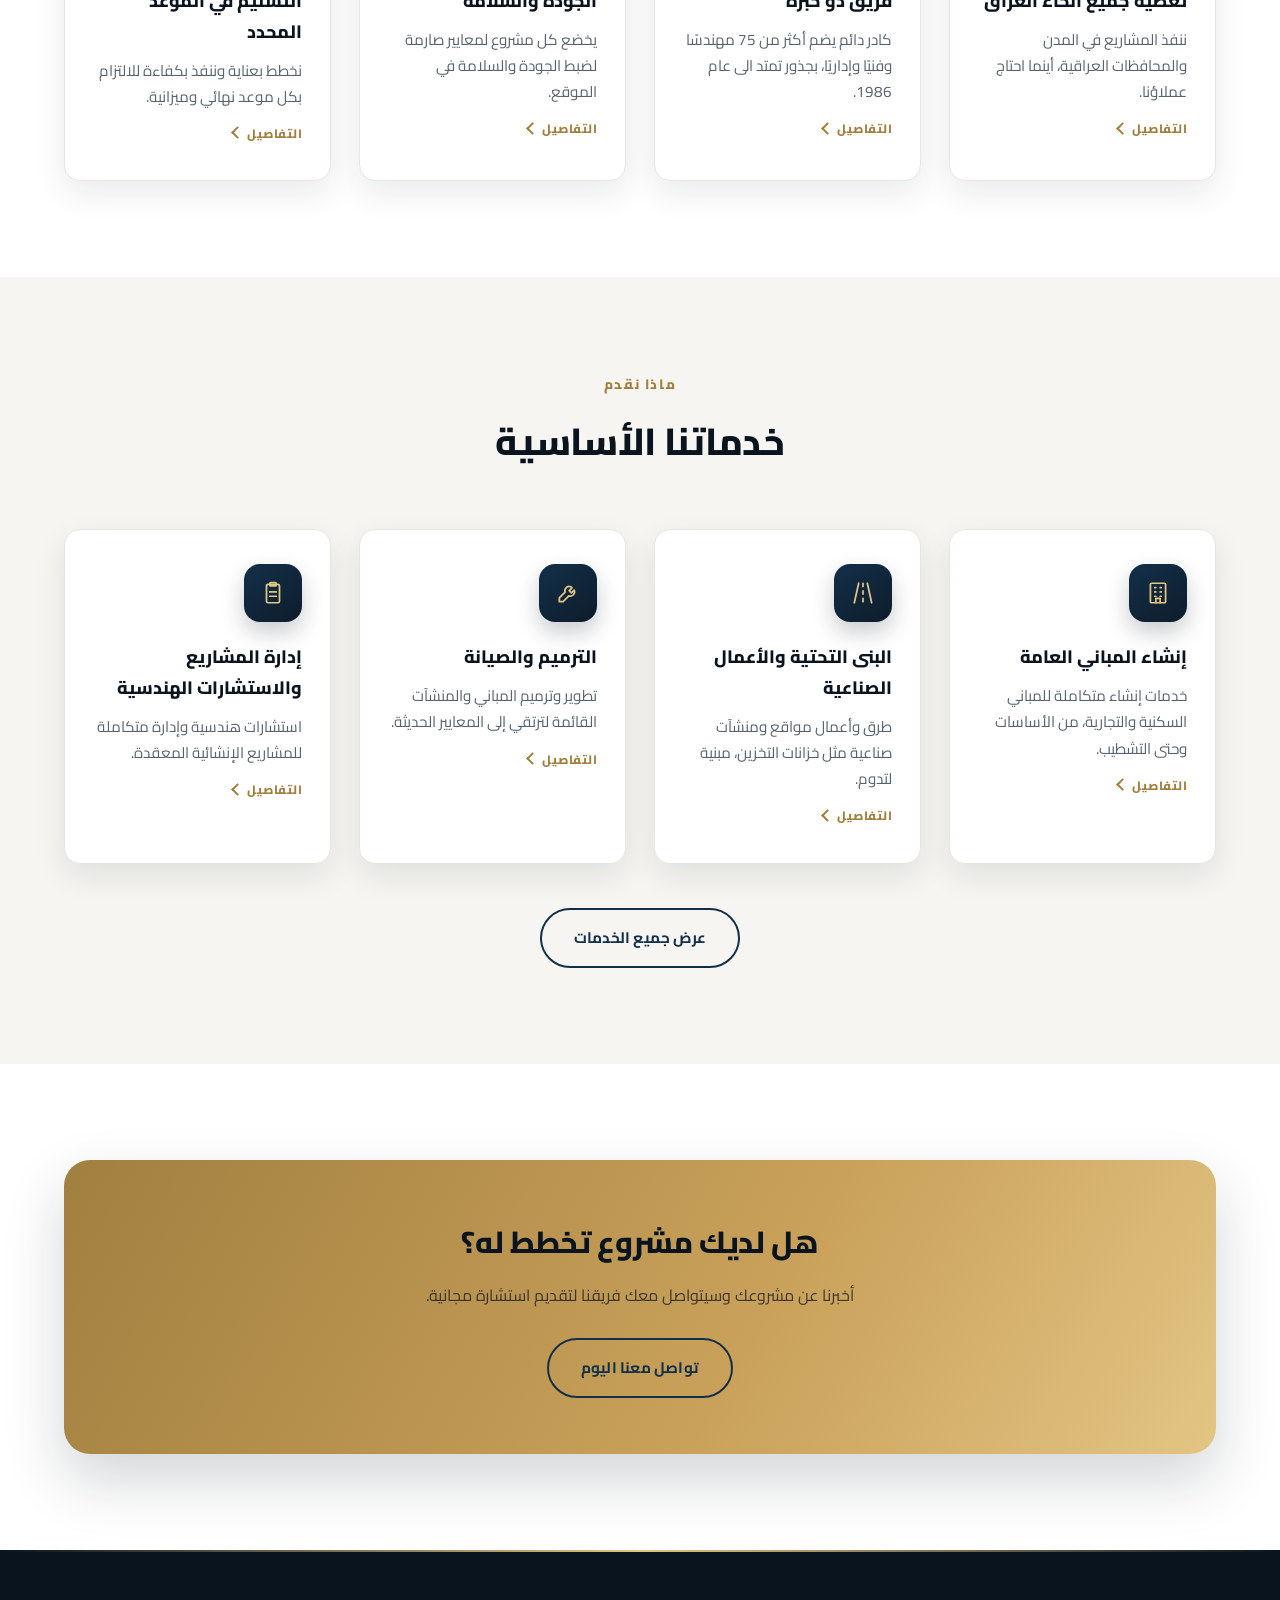
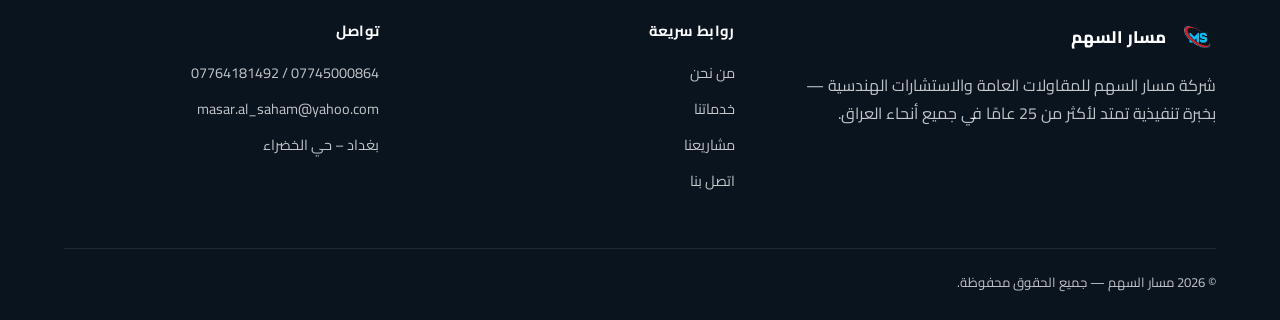
==== commit 516b48d7: "Add files via upload Update contact phone number" ====
--- a/index.html
+++ b/index.html
@@ -180,7 +180,7 @@
       <div class="footer-col">
         <h4 data-i18n="footer.contact.title">تواصل</h4>
         <ul>
-          <li data-i18n="contact.phone.value">07745000864 / 07764181492</li>
+          <li data-i18n="contact.phone.value">07731559558</li>
           <li data-i18n="contact.email.value">masar.al_saham@yahoo.com</li>
           <li data-i18n="contact.address.value">بغداد – حي الخضراء</li>
         </ul>
--- a/css/style.css
+++ b/css/style.css
@@ -1,19 +1,28 @@
-/* ===== Masar Al-Saham Company — Stylesheet ===== */
+/* ===== Masar Al-Saham Company — Stylesheet (Premium Redesign) ===== */
 
 :root {
-  --navy: #0f2942;
-  --navy-dark: #0a1c2e;
-  --navy-light: #16406b;
-  --orange: #f2994a;
-  --orange-dark: #d97a2a;
-  --grey-bg: #f5f6f8;
-  --grey-line: #e2e5ea;
-  --text-dark: #1c2733;
-  --text-mid: #4c5a68;
+  /* Core palette — deep engineering navy + brushed gold accent */
+  --navy: #123049;
+  --navy-dark: #0a141f;
+  --navy-light: #1a4266;
+  --navy-900: #0e1c2b;
+  --navy-line: rgba(255,255,255,0.09);
+  --orange: #c9a15a;         /* now "gold" — kept var name for compatibility */
+  --orange-dark: #a17f3f;
+  --gold-light: #e3c584;
+  --grey-bg: #f6f5f2;
+  --grey-line: #e9e6df;
+  --text-dark: #16212c;
+  --text-mid: #57646f;
+  --text-soft: #8b97a1;
   --white: #ffffff;
-  --radius: 10px;
-  --shadow: 0 8px 24px rgba(15, 41, 66, 0.08);
-  --shadow-strong: 0 14px 34px rgba(15, 41, 66, 0.16);
+  --radius: 16px;
+  --radius-sm: 10px;
+  --radius-lg: 26px;
+  --shadow: 0 12px 32px rgba(10,20,31,0.09);
+  --shadow-strong: 0 26px 60px rgba(10,20,31,0.18);
+  --shadow-gold: 0 14px 30px rgba(169,131,63,0.32);
+  --ease: cubic-bezier(.22,.61,.36,1);
   font-size: 16px;
 }
 
@@ -29,8 +38,9 @@
   font-family: "Cairo", "Segoe UI", Tahoma, Arial, sans-serif;
   color: var(--text-dark);
   background: var(--white);
-  line-height: 1.7;
+  line-height: 1.72;
   -webkit-font-smoothing: antialiased;
+  overflow-x: hidden;
 }
 
 img { max-width: 100%; display: block; }
@@ -40,56 +50,94 @@
 
 .container {
   width: 100%;
-  max-width: 1180px;
+  max-width: 1200px;
   margin: 0 auto;
   padding: 0 24px;
+}
+
+/* ===== Scroll reveal ===== */
+.reveal {
+  opacity: 0;
+  transform: translateY(26px);
+  transition: opacity 0.7s var(--ease), transform 0.7s var(--ease);
+  transition-delay: var(--reveal-delay, 0s);
+}
+.reveal.is-visible { opacity: 1; transform: translateY(0); }
+@media (prefers-reduced-motion: reduce) {
+  .reveal { opacity: 1; transform: none; transition: none; }
 }
 
 /* ===== Buttons ===== */
 .btn {
   display: inline-flex;
   align-items: center;
-  gap: 8px;
-  padding: 13px 28px;
+  gap: 10px;
+  padding: 15px 32px;
   border-radius: 999px;
   font-weight: 700;
   font-size: 0.95rem;
+  letter-spacing: 0.2px;
   border: 2px solid transparent;
-  transition: all 0.2s ease;
+  transition: transform 0.28s var(--ease), box-shadow 0.28s var(--ease), background 0.28s var(--ease), color 0.28s var(--ease), border-color 0.28s var(--ease);
+  position: relative;
 }
 .btn-primary {
-  background: var(--orange);
+  background: linear-gradient(135deg, var(--gold-light), var(--orange) 55%, var(--orange-dark));
   color: var(--navy-dark);
-}
-.btn-primary:hover { background: var(--orange-dark); transform: translateY(-2px); }
+  box-shadow: 0 10px 24px rgba(169,131,63,0.28);
+}
+.btn-primary:hover { transform: translateY(-3px); box-shadow: var(--shadow-gold); }
 .btn-outline {
-  background: transparent;
-  border-color: rgba(255,255,255,0.6);
+  background: rgba(255,255,255,0.04);
+  border-color: rgba(255,255,255,0.55);
   color: var(--white);
-}
-.btn-outline:hover { background: rgba(255,255,255,0.12); transform: translateY(-2px); }
+  backdrop-filter: blur(2px);
+}
+.btn-outline:hover { background: rgba(255,255,255,0.14); border-color: var(--white); transform: translateY(-3px); }
 .btn-outline-dark {
   background: transparent;
   border-color: var(--navy);
   color: var(--navy);
 }
-.btn-outline-dark:hover { background: var(--navy); color: var(--white); }
+.btn-outline-dark:hover { background: var(--navy); color: var(--white); border-color: var(--navy); transform: translateY(-3px); }
+
+/* ===== Icons (inline SVG injected via data-icon) ===== */
+.icon svg { width: 26px; height: 26px; display: block; }
+.icon-badge {
+  width: 58px; height: 58px;
+  border-radius: 16px;
+  display: flex; align-items: center; justify-content: center;
+  background: linear-gradient(145deg, var(--navy), var(--navy-900));
+  color: var(--gold-light);
+  box-shadow: 0 10px 22px rgba(10,20,31,0.22);
+  flex-shrink: 0;
+  transition: transform 0.35s var(--ease);
+}
+.card:hover .icon-badge, .service-row:hover .icon-badge { transform: translateY(-3px) scale(1.04); }
 
 /* ===== Header ===== */
+.topbar {
+  height: 4px;
+  background: linear-gradient(90deg, var(--orange-dark), var(--gold-light), var(--orange-dark));
+}
 .site-header {
   position: sticky;
   top: 0;
   z-index: 100;
-  background: rgba(255,255,255,0.97);
-  backdrop-filter: blur(6px);
+  background: rgba(255,255,255,0.92);
+  backdrop-filter: blur(10px);
   border-bottom: 1px solid var(--grey-line);
-}
+  transition: box-shadow 0.3s var(--ease), padding 0.3s var(--ease);
+}
+.site-header.scrolled { box-shadow: 0 8px 24px rgba(10,20,31,0.08); }
 .header-inner {
   display: flex;
   align-items: center;
   justify-content: space-between;
-  padding: 14px 24px;
-}
+  padding: 16px 24px;
+  transition: padding 0.3s var(--ease);
+}
+.site-header.scrolled .header-inner { padding: 11px 24px; }
 .brand {
   display: flex;
   align-items: center;
@@ -98,35 +146,47 @@
   font-size: 1.15rem;
   color: var(--navy);
 }
-.brand img { width: 42px; height: 42px; }
+.brand img { width: 44px; height: 44px; transition: width 0.3s var(--ease), height 0.3s var(--ease); }
+.site-header.scrolled .brand img { width: 38px; height: 38px; }
 .brand .brand-text { display: flex; flex-direction: column; line-height: 1.2; }
 .brand .brand-text small { font-weight: 500; font-size: 0.7rem; color: var(--text-mid); letter-spacing: 0.5px; }
 
-.main-nav ul { display: flex; gap: 6px; align-items: center; }
+.main-nav ul { display: flex; gap: 4px; align-items: center; }
 .main-nav a {
+  position: relative;
   padding: 10px 16px;
   border-radius: 8px;
   font-weight: 600;
   font-size: 0.95rem;
   color: var(--text-dark);
-  transition: background 0.2s, color 0.2s;
-}
-.main-nav a:hover, .main-nav a.active {
-  background: var(--navy);
-  color: var(--white);
-}
+  transition: color 0.2s;
+}
+.main-nav a::after {
+  content: "";
+  position: absolute;
+  left: 16px; right: 16px; bottom: 5px;
+  height: 2px;
+  background: var(--orange);
+  transform: scaleX(0);
+  transform-origin: center;
+  transition: transform 0.3s var(--ease);
+}
+.main-nav a:hover { color: var(--navy); }
+.main-nav a:hover::after, .main-nav a.active::after { transform: scaleX(1); }
+.main-nav a.active { color: var(--navy); font-weight: 800; }
 
 .header-actions { display: flex; align-items: center; gap: 10px; }
 .lang-toggle {
   background: var(--grey-bg);
   border: 1px solid var(--grey-line);
   border-radius: 999px;
-  padding: 8px 16px;
+  padding: 9px 18px;
   font-weight: 700;
   font-size: 0.85rem;
   color: var(--navy);
-}
-.lang-toggle:hover { background: var(--grey-line); }
+  transition: background 0.2s, border-color 0.2s;
+}
+.lang-toggle:hover { background: var(--white); border-color: var(--orange); }
 
 .nav-toggle {
   display: none;
@@ -136,91 +196,146 @@
   gap: 5px;
   padding: 6px;
 }
-.nav-toggle span { width: 24px; height: 2.5px; background: var(--navy); border-radius: 2px; }
-
-/* ===== Hero ===== */
+.nav-toggle span { width: 24px; height: 2.5px; background: var(--navy); border-radius: 2px; transition: transform 0.25s, opacity 0.25s; }
+
+/* ===== Hero (home) ===== */
 .hero {
   position: relative;
-  background: linear-gradient(135deg, var(--navy-dark), var(--navy) 60%, var(--navy-light));
+  min-height: 88vh;
+  display: flex;
+  align-items: center;
   color: var(--white);
   overflow: hidden;
+  background: linear-gradient(135deg, var(--navy-dark) 0%, rgba(10,20,31,0.86) 42%, rgba(10,20,31,0.55) 100%), var(--hero-img, linear-gradient(135deg, var(--navy-dark), var(--navy)));
+  background-size: cover;
+  background-position: center 35%;
+}
+.hero-grid-pattern {
+  position: absolute;
+  inset: 0;
+  background-image:
+    repeating-linear-gradient(0deg, rgba(255,255,255,0.045) 0 1px, transparent 1px 64px),
+    repeating-linear-gradient(90deg, rgba(255,255,255,0.045) 0 1px, transparent 1px 64px);
+  z-index: 1;
+  mask-image: linear-gradient(180deg, rgba(0,0,0,0.9), transparent 85%);
 }
 .hero-inner {
   position: relative;
   z-index: 2;
-  padding: 100px 24px 120px;
-  max-width: 760px;
+  padding: 90px 24px 120px;
+  max-width: 780px;
   margin: 0 auto;
   text-align: center;
 }
 .hero-eyebrow {
-  display: inline-block;
-  background: rgba(242,153,74,0.16);
-  color: var(--orange);
-  border: 1px solid rgba(242,153,74,0.4);
-  padding: 6px 16px;
+  display: inline-flex;
+  align-items: center;
+  gap: 8px;
+  background: rgba(201,161,90,0.12);
+  color: var(--gold-light);
+  border: 1px solid rgba(201,161,90,0.45);
+  padding: 8px 18px;
   border-radius: 999px;
   font-size: 0.8rem;
   font-weight: 700;
-  letter-spacing: 0.5px;
-  margin-bottom: 22px;
+  letter-spacing: 0.6px;
+  margin-bottom: 26px;
 }
 .hero h1 {
-  font-size: clamp(2rem, 5vw, 3.2rem);
+  font-size: clamp(2.1rem, 5.2vw, 3.5rem);
   font-weight: 800;
-  margin: 0 0 18px;
-  line-height: 1.25;
+  margin: 0 0 20px;
+  line-height: 1.22;
+  letter-spacing: -0.5px;
+  text-shadow: 0 4px 30px rgba(0,0,0,0.35);
 }
 .hero p {
-  font-size: 1.1rem;
-  color: rgba(255,255,255,0.82);
-  margin: 0 0 34px;
-}
-.hero-cta { display: flex; gap: 14px; justify-content: center; flex-wrap: wrap; }
-.hero-stripes {
-  position: absolute;
-  inset: 0;
-  background-image: repeating-linear-gradient(135deg, rgba(242,153,74,0.06) 0 18px, transparent 18px 36px);
-  z-index: 1;
-}
+  font-size: 1.12rem;
+  color: rgba(255,255,255,0.86);
+  margin: 0 0 38px;
+  max-width: 620px;
+  margin-inline: auto;
+}
+.hero-cta { display: flex; gap: 16px; justify-content: center; flex-wrap: wrap; }
 .hero-shape {
   position: absolute;
-  bottom: -40px;
+  bottom: -2px;
   inset-inline: 0;
-  height: 60px;
+  height: 70px;
   background: var(--white);
-  clip-path: polygon(0 100%, 100% 100%, 100% 40%, 0 100%);
+  clip-path: polygon(0 100%, 100% 100%, 100% 45%, 0 100%);
+  z-index: 2;
+}
+.hero-scroll-cue {
+  position: absolute;
+  bottom: 26px;
+  left: 50%;
+  transform: translateX(-50%);
+  z-index: 3;
+  width: 22px; height: 34px;
+  border: 2px solid rgba(255,255,255,0.55);
+  border-radius: 20px;
+}
+.hero-scroll-cue::after {
+  content: "";
+  position: absolute;
+  top: 6px; left: 50%;
+  width: 4px; height: 8px;
+  background: var(--gold-light);
+  border-radius: 3px;
+  transform: translateX(-50%);
+  animation: scrollcue 1.8s ease-in-out infinite;
+}
+@keyframes scrollcue {
+  0% { opacity: 1; top: 6px; }
+  70% { opacity: 0; top: 16px; }
+  100% { opacity: 0; top: 16px; }
 }
 
 .page-hero {
-  background: linear-gradient(135deg, var(--navy-dark), var(--navy));
+  position: relative;
+  background: linear-gradient(120deg, rgba(10,20,31,0.92), rgba(18,48,73,0.82)), var(--hero-img, linear-gradient(135deg, var(--navy-dark), var(--navy)));
+  background-size: cover;
+  background-position: center;
   color: var(--white);
-  padding: 64px 24px;
+  padding: 92px 24px 78px;
   text-align: center;
 }
-.page-hero h1 { font-size: clamp(1.8rem, 4vw, 2.6rem); margin: 0 0 10px; font-weight: 800; }
-.page-hero p { color: rgba(255,255,255,0.78); max-width: 620px; margin: 0 auto; }
-.breadcrumb { font-size: 0.85rem; color: var(--orange); margin-bottom: 12px; font-weight: 700; letter-spacing: 0.5px; }
+.page-hero h1 { font-size: clamp(1.9rem, 4.2vw, 2.7rem); margin: 0 0 12px; font-weight: 800; letter-spacing: -0.3px; }
+.page-hero p { color: rgba(255,255,255,0.82); max-width: 620px; margin: 0 auto; font-size: 1.02rem; }
+.breadcrumb {
+  display: inline-block;
+  font-size: 0.8rem;
+  color: var(--gold-light);
+  margin-bottom: 14px;
+  font-weight: 700;
+  letter-spacing: 1px;
+  text-transform: uppercase;
+  padding: 5px 14px;
+  border: 1px solid rgba(201,161,90,0.4);
+  border-radius: 999px;
+  background: rgba(201,161,90,0.1);
+}
 
 /* ===== Sections ===== */
-section { padding: 84px 0; }
-.section-tight { padding: 60px 0; }
+section { padding: 96px 0; }
+.section-tight { padding: 64px 0; }
 .section-alt { background: var(--grey-bg); }
-.section-head { text-align: center; max-width: 640px; margin: 0 auto 52px; }
+.section-head { text-align: center; max-width: 640px; margin: 0 auto 56px; }
 .section-eyebrow {
   color: var(--orange-dark);
   font-weight: 800;
   font-size: 0.85rem;
-  letter-spacing: 1px;
+  letter-spacing: 1.6px;
   text-transform: uppercase;
-  margin-bottom: 10px;
+  margin-bottom: 12px;
   display: block;
 }
-.section-head h2 { font-size: clamp(1.6rem, 3.2vw, 2.2rem); margin: 0 0 12px; color: var(--navy-dark); font-weight: 800; }
+.section-head h2 { font-size: clamp(1.7rem, 3.2vw, 2.35rem); margin: 0 0 14px; color: var(--navy-dark); font-weight: 800; letter-spacing: -0.3px; }
 .section-head p { color: var(--text-mid); margin: 0; }
 
 /* ===== Cards / Grids ===== */
-.grid { display: grid; gap: 26px; }
+.grid { display: grid; gap: 28px; }
 .grid-4 { grid-template-columns: repeat(4, 1fr); }
 .grid-3 { grid-template-columns: repeat(3, 1fr); }
 .grid-2 { grid-template-columns: repeat(2, 1fr); }
@@ -229,50 +344,60 @@
   background: var(--white);
   border: 1px solid var(--grey-line);
   border-radius: var(--radius);
-  padding: 32px 26px;
+  padding: 34px 28px;
   box-shadow: var(--shadow);
-  transition: transform 0.2s, box-shadow 0.2s;
-}
-.card:hover { transform: translateY(-4px); box-shadow: var(--shadow-strong); }
-.card .icon {
-  width: 52px; height: 52px;
-  border-radius: 12px;
-  background: rgba(242,153,74,0.14);
-  color: var(--orange-dark);
-  display: flex; align-items: center; justify-content: center;
-  font-size: 1.4rem;
-  margin-bottom: 18px;
-}
-.card h3 { margin: 0 0 10px; font-size: 1.1rem; color: var(--navy-dark); font-weight: 800; }
+  transition: transform 0.35s var(--ease), box-shadow 0.35s var(--ease), border-color 0.35s var(--ease);
+  position: relative;
+  overflow: hidden;
+}
+.card::before {
+  content: "";
+  position: absolute;
+  top: 0; left: 0; right: 0;
+  height: 3px;
+  background: linear-gradient(90deg, var(--orange-dark), var(--gold-light));
+  transform: scaleX(0);
+  transform-origin: center;
+  transition: transform 0.4s var(--ease);
+}
+.card:hover { transform: translateY(-7px); box-shadow: var(--shadow-strong); border-color: rgba(201,161,90,0.35); }
+.card:hover::before { transform: scaleX(1); }
+.card .icon { margin-bottom: 20px; }
+.card h3 { margin: 0 0 10px; font-size: 1.12rem; color: var(--navy-dark); font-weight: 800; }
 .card p { margin: 0; color: var(--text-mid); font-size: 0.95rem; }
 
 .stat-strip {
+  position: relative;
   background: var(--navy-dark);
   color: var(--white);
-  padding: 50px 0;
+  padding: 56px 0;
+  border-top: 1px solid var(--navy-line);
+  border-bottom: 1px solid var(--navy-line);
 }
 .stat-grid { display: grid; grid-template-columns: repeat(4, 1fr); gap: 20px; text-align: center; }
-.stat-grid .num { font-size: 2.2rem; font-weight: 800; color: var(--orange); }
-.stat-grid .label { color: rgba(255,255,255,0.75); font-size: 0.9rem; margin-top: 6px; }
+.stat-grid > div { position: relative; }
+.stat-grid > div:not(:last-child)::after {
+  content: "";
+  position: absolute;
+  inset-inline-end: -10px;
+  top: 10%; bottom: 10%;
+  width: 1px;
+  background: var(--navy-line);
+}
+.stat-grid .num { font-size: 2.4rem; font-weight: 800; color: var(--gold-light); letter-spacing: -0.5px; }
+.stat-grid .label { color: rgba(255,255,255,0.72); font-size: 0.88rem; margin-top: 8px; }
 
 /* ===== Services list ===== */
 .service-row {
   display: flex;
   gap: 26px;
   align-items: flex-start;
-  padding: 30px 0;
+  padding: 32px 0;
   border-bottom: 1px solid var(--grey-line);
-}
+  transition: padding-inline-start 0.3s var(--ease);
+}
+.service-row:hover { padding-inline-start: 8px; }
 .service-row:last-child { border-bottom: none; }
-.service-row .icon {
-  flex-shrink: 0;
-  width: 56px; height: 56px;
-  border-radius: 12px;
-  background: var(--navy);
-  color: var(--orange);
-  display: flex; align-items: center; justify-content: center;
-  font-size: 1.5rem;
-}
 .service-row h3 { margin: 0 0 8px; color: var(--navy-dark); font-size: 1.2rem; font-weight: 800; }
 .service-row p { margin: 0; color: var(--text-mid); }
 
@@ -283,39 +408,37 @@
   border: 1px solid var(--grey-line);
   background: var(--white);
   box-shadow: var(--shadow);
-}
+  transition: transform 0.35s var(--ease), box-shadow 0.35s var(--ease);
+}
+.project-card:hover { transform: translateY(-6px); box-shadow: var(--shadow-strong); }
 .project-thumb {
-  height: 190px;
-  background: linear-gradient(135deg, var(--navy-light), var(--navy));
-  display: flex; align-items: center; justify-content: center;
-  color: rgba(255,255,255,0.5);
-  font-size: 0.85rem;
-  font-weight: 700;
-  letter-spacing: 0.5px;
-  text-align: center;
-  padding: 12px;
-}
-.project-body { padding: 22px; }
+  height: 210px;
+  overflow: hidden;
+  background: var(--grey-line);
+  position: relative;
+}
+.project-thumb img { width: 100%; height: 100%; object-fit: cover; display: block; transition: transform 0.6s var(--ease); }
+.project-card:hover .project-thumb img { transform: scale(1.08); }
+.project-body { padding: 24px 22px; }
 .project-tag {
   display: inline-block;
-  background: rgba(242,153,74,0.14);
+  background: rgba(201,161,90,0.14);
   color: var(--orange-dark);
   font-size: 0.75rem;
   font-weight: 800;
-  padding: 4px 12px;
+  padding: 5px 13px;
   border-radius: 999px;
-  margin-bottom: 10px;
-}
-.project-body h3 { margin: 0 0 6px; font-size: 1.05rem; color: var(--navy-dark); font-weight: 800; }
+  margin-bottom: 12px;
+  letter-spacing: 0.3px;
+}
+.project-body h3 { margin: 0 0 6px; font-size: 1.08rem; color: var(--navy-dark); font-weight: 800; }
 .project-body .loc { color: var(--text-mid); font-size: 0.85rem; }
-.project-body .detail { color: var(--text-mid); font-size: 0.82rem; margin-top: 8px; line-height: 1.5; }
-.project-thumb img { width: 100%; height: 100%; object-fit: cover; display: block; }
-.project-thumb { padding: 0; background: var(--grey-line); }
+.project-body .detail { color: var(--text-mid); font-size: 0.82rem; margin-top: 10px; line-height: 1.6; }
 
 /* ===== About page ===== */
-.about-grid { display: grid; grid-template-columns: 1.1fr 0.9fr; gap: 50px; align-items: center; }
+.about-grid { display: grid; grid-template-columns: 1.1fr 0.9fr; gap: 56px; align-items: center; }
 .about-media {
-  border-radius: var(--radius);
+  border-radius: var(--radius-lg);
   background: linear-gradient(135deg, var(--navy), var(--navy-light));
   min-height: 340px;
   display: flex; align-items: center; justify-content: center;
@@ -323,8 +446,9 @@
   font-weight: 700;
   text-align: center;
   padding: 24px;
-}
-.about-carousel { min-height: 340px; height: 420px; }
+  box-shadow: var(--shadow-strong);
+}
+.about-carousel { min-height: 340px; height: 440px; }
 .about-carousel-img {
   position: absolute;
   inset: 0;
@@ -332,178 +456,217 @@
   height: 100%;
   object-fit: cover;
   opacity: 0;
-  transition: opacity 1.2s ease-in-out;
-  border-radius: var(--radius);
-}
-.about-carousel-img.is-active { opacity: 1; }
-.value-list { display: grid; grid-template-columns: repeat(2, 1fr); gap: 18px; margin-top: 20px; }
-.value-item { display: flex; gap: 12px; align-items: flex-start; }
-.value-item .dot {
-  width: 10px; height: 10px; border-radius: 50%;
-  background: var(--orange); margin-top: 8px; flex-shrink: 0;
-}
-.value-item h4 { margin: 0 0 4px; font-size: 1rem; color: var(--navy-dark); }
-.value-item p { margin: 0; font-size: 0.9rem; color: var(--text-mid); }
-
-/* ===== Contact ===== */
-.contact-grid { display: grid; grid-template-columns: 0.9fr 1.1fr; gap: 40px; }
-.contact-info-card {
-  background: var(--navy-dark);
-  color: var(--white);
-  border-radius: var(--radius);
-  padding: 36px 30px;
-}
-.contact-info-card h3 { margin: 0 0 6px; font-size: 1.2rem; }
-.contact-info-card p.lead { color: rgba(255,255,255,0.7); margin: 0 0 26px; font-size: 0.92rem; }
-.contact-line { display: flex; gap: 14px; align-items: flex-start; margin-bottom: 20px; }
-.contact-line .icon {
-  width: 40px; height: 40px; border-radius: 10px;
-  background: rgba(242,153,74,0.16); color: var(--orange);
-  display: flex; align-items: center; justify-content: center; flex-shrink: 0;
-}
-.contact-line strong { display: block; font-size: 0.85rem; color: rgba(255,255,255,0.6); }
-.contact-line span { font-weight: 600; }
-
-.form-card {
+  transform: scale(1.0);
+  transition: opacity 1.4s ease-in-out, transform 6s linear;
+  border-radius: var(--radius-lg);
+}
+.about-carousel-img.is-active { opacity: 1; transform: scale(1.09); }
+.about-media::after {
+  content: "";
+  position: absolute;
+  inset: 0;
+  border-radius: var(--radius-lg);
+  box-shadow: inset 0 -60px 70px -40px rgba(10,20,31,0.55);
+  pointer-events: none;
+}
+
+.value-list { display: grid; grid-template-columns: repeat(2, 1fr); gap: 20px; margin-top: 24px; }
+.value-item {
+  display: flex; gap: 16px; align-items: flex-start;
   background: var(--white);
   border: 1px solid var(--grey-line);
   border-radius: var(--radius);
-  padding: 34px;
+  padding: 24px;
   box-shadow: var(--shadow);
-}
-.form-row { display: grid; grid-template-columns: 1fr 1fr; gap: 18px; }
-.field { margin-bottom: 18px; }
-.field label { display: block; font-weight: 700; font-size: 0.88rem; margin-bottom: 7px; color: var(--navy-dark); }
-.field input, .field select, .field textarea {
-  width: 100%;
-  padding: 12px 14px;
-  border-radius: 8px;
-  border: 1.5px solid var(--grey-line);
-  font-family: inherit;
-  font-size: 0.95rem;
-  background: var(--grey-bg);
-  transition: border-color 0.2s;
-}
-.field input:focus, .field select:focus, .field textarea:focus {
-  outline: none;
-  border-color: var(--orange);
-  background: var(--white);
-}
-.field textarea { resize: vertical; min-height: 120px; }
-.form-note { font-size: 0.82rem; color: var(--text-mid); margin-top: 14px; }
-.form-success {
-  display: none;
-  background: #e8f7ee;
-  color: #1c7a3f;
-  border: 1px solid #b9e6c8;
-  padding: 14px 16px;
-  border-radius: 8px;
-  font-weight: 600;
-  font-size: 0.9rem;
-  margin-bottom: 18px;
-}
-.form-success.show { display: block; }
-
-.map-note {
-  margin-top: 22px;
-  border-radius: var(--radius);
-  border: 1px dashed var(--grey-line);
-  padding: 30px;
-  text-align: center;
-  color: var(--text-mid);
-  font-size: 0.9rem;
-  background: var(--grey-bg);
-}
-
-/* ===== CTA banner ===== */
-.cta-banner {
-  background: linear-gradient(135deg, var(--orange-dark), var(--orange));
-  color: var(--navy-dark);
-  border-radius: var(--radius);
-  padding: 50px 40px;
-  text-align: center;
-}
-.cta-banner h2 { margin: 0 0 12px; font-size: 1.8rem; font-weight: 800; }
-.cta-banner p { margin: 0 0 26px; color: rgba(15,41,66,0.8); }
-
-/* ===== Footer ===== */
-.site-footer {
-  background: var(--navy-dark);
-  color: rgba(255,255,255,0.75);
-  padding: 60px 0 24px;
-}
-.footer-grid { display: grid; grid-template-columns: 1.4fr 1fr 1fr; gap: 40px; margin-bottom: 40px; }
-.footer-brand { display: flex; gap: 12px; align-items: center; margin-bottom: 14px; }
-.footer-brand img { width: 38px; height: 38px; }
-.footer-brand span { font-weight: 800; color: var(--white); font-size: 1.05rem; }
-.footer-col h4 { color: var(--white); font-size: 0.95rem; margin: 0 0 16px; }
-.footer-col ul li { margin-bottom: 10px; font-size: 0.9rem; }
-.footer-col ul li a:hover { color: var(--orange); }
-.footer-bottom {
-  border-top: 1px solid rgba(255,255,255,0.1);
-  padding-top: 20px;
-  display: flex;
-  justify-content: space-between;
-  flex-wrap: wrap;
-  gap: 10px;
-  font-size: 0.82rem;
-}
-
-/* ===== Placeholder note banner ===== */
-.placeholder-banner {
-  background: #fff4e5;
-  border-bottom: 1px solid #f2d29b;
-  color: #7a5210;
-  text-align: center;
-  font-size: 0.85rem;
-  padding: 9px 16px;
-  font-weight: 600;
-}
-
-/* ===== Responsive ===== */
-@media (max-width: 960px) {
-  .grid-4 { grid-template-columns: repeat(2, 1fr); }
-  .grid-3 { grid-template-columns: repeat(2, 1fr); }
-  .about-grid, .contact-grid, .footer-grid { grid-template-columns: 1fr; }
-  .stat-grid { grid-template-columns: repeat(2, 1fr); }
-  .value-list { grid-template-columns: 1fr; }
-}
-
-@media (max-width: 720px) {
-  .main-nav { position: fixed; top: 68px; inset-inline: 0; background: var(--white); border-bottom: 1px solid var(--grey-line); box-shadow: var(--shadow); transform: translateY(-150%); opacity: 0; transition: all 0.25s ease; }
-  .main-nav.open { transform: translateY(0); 
+  transition: transform 0.3s var(--ease), box-shadow 0.3s var(--ease);
+}
+.value-item:hover { transform: translateY(-5px); box-shadow: var(--shadow-strong); }
+.value-item h4 { margin: 0 0 6px; font-size: 1.02rem; color: var(--navy-dark); font-weight: 800; }
+.value-item p { margin: 0; font-size: 0.9rem; color: var(--text-mid); }
+
 /* ===== Expandable cards (click for more detail) ===== */
-.expandable { cursor: pointer; position: relative; }
-.expandable:hover { transform: translateY(-4px); box-shadow: var(--shadow-strong); }
-.value-item.expandable:hover { transform: none; }
-.service-row.expandable { cursor: pointer; }
+.expandable { cursor: pointer; }
 .card-more {
   max-height: 0;
   overflow: hidden;
   opacity: 0;
   margin-top: 0;
   font-size: 0.88rem;
-  line-height: 1.6;
+  line-height: 1.65;
   color: var(--text-mid);
-  transition: max-height 0.4s ease, opacity 0.3s ease, margin-top 0.4s ease;
+  transition: max-height 0.45s var(--ease), opacity 0.35s var(--ease), margin-top 0.45s var(--ease);
 }
 .expandable.open .card-more {
   max-height: 260px;
   opacity: 1;
-  margin-top: 12px;
+  margin-top: 14px;
 }
 .expand-hint {
-  display: inline-block;
-  margin-top: 10px;
-  font-size: 0.78rem;
-  font-weight: 700;
+  display: inline-flex;
+  align-items: center;
+  gap: 5px;
+  margin-top: 14px;
+  font-size: 0.76rem;
+  font-weight: 800;
   color: var(--orange-dark);
-  letter-spacing: 0.3px;
+  letter-spacing: 0.5px;
+  text-transform: uppercase;
 }
 .expand-hint::after {
-  content: "+";
-  display: inline-block;
-  margin-inline-start: 4px;
-  transition: transform 0.3s ease;
-}
-.expandable.open .expand-hint::after { transform: rotate(45deg); }
+  content: "";
+  width: 7px; height: 7px;
+  border-inline-end: 2px solid currentColor;
+  border-bottom: 2px solid currentColor;
+  transform: rotate(45deg);
+  transition: transform 0.3s var(--ease);
+  margin-top: -3px;
+}
+.expandable.open .expand-hint::after { transform: rotate(225deg); margin-top: 3px; }
+
+/* ===== Contact ===== */
+.contact-grid { display: grid; grid-template-columns: 0.9fr 1.1fr; gap: 44px; }
+.contact-info-card {
+  background: linear-gradient(160deg, var(--navy-dark), var(--navy) 120%);
+  color: var(--white);
+  border-radius: var(--radius-lg);
+  padding: 42px 34px;
+  box-shadow: var(--shadow-strong);
+}
+.contact-info-card h3 { margin: 0 0 6px; font-size: 1.25rem; }
+.contact-info-card p.lead { color: rgba(255,255,255,0.68); margin: 0 0 30px; font-size: 0.93rem; }
+.contact-line { display: flex; gap: 16px; align-items: flex-start; margin-bottom: 22px; }
+.contact-line .icon-badge {
+  width: 44px; height: 44px; border-radius: 12px;
+  background: rgba(201,161,90,0.14); color: var(--gold-light);
+  box-shadow: none;
+}
+.contact-line .icon-badge svg { width: 20px; height: 20px; }
+.contact-line strong { display: block; font-size: 0.83rem; color: rgba(255,255,255,0.58); font-weight: 600; }
+.contact-line span { font-weight: 700; }
+
+.form-card {
+  background: var(--white);
+  border: 1px solid var(--grey-line);
+  border-radius: var(--radius-lg);
+  padding: 38px;
+  box-shadow: var(--shadow);
+}
+.form-row { display: grid; grid-template-columns: 1fr 1fr; gap: 20px; }
+.field { margin-bottom: 20px; }
+.field label { display: block; font-weight: 700; font-size: 0.82rem; margin-bottom: 8px; color: var(--navy-dark); text-transform: uppercase; letter-spacing: 0.4px; }
+.field input, .field select, .field textarea {
+  width: 100%;
+  padding: 13px 16px;
+  border-radius: var(--radius-sm);
+  border: 1.5px solid var(--grey-line);
+  font-family: inherit;
+  font-size: 0.95rem;
+  background: var(--grey-bg);
+  transition: border-color 0.25s, box-shadow 0.25s, background 0.25s;
+}
+.field input:focus, .field select:focus, .field textarea:focus {
+  outline: none;
+  border-color: var(--orange);
+  background: var(--white);
+  box-shadow: 0 0 0 4px rgba(201,161,90,0.16);
+}
+.field textarea { resize: vertical; min-height: 130px; }
+.form-note { font-size: 0.82rem; color: var(--text-mid); margin-top: 14px; }
+.form-success {
+  display: none;
+  background: #eaf7ee;
+  color: #1c7a3f;
+  border: 1px solid #bfe8cb;
+  padding: 15px 18px;
+  border-radius: var(--radius-sm);
+  font-weight: 600;
+  font-size: 0.9rem;
+  margin-bottom: 20px;
+}
+.form-success.show { display: block; }
+
+.map-note {
+  margin-top: 24px;
+  border-radius: var(--radius);
+  border: 1px dashed var(--grey-line);
+  padding: 32px;
+  text-align: center;
+  color: var(--text-mid);
+  font-size: 0.9rem;
+  background: var(--grey-bg);
+}
+
+/* ===== CTA banner ===== */
+.cta-banner {
+  position: relative;
+  background: linear-gradient(120deg, var(--orange-dark), var(--orange) 60%, var(--gold-light));
+  color: var(--navy-dark);
+  border-radius: var(--radius-lg);
+  padding: 56px 44px;
+  text-align: center;
+  overflow: hidden;
+  box-shadow: var(--shadow-strong);
+}
+.cta-banner h2 { margin: 0 0 14px; font-size: 1.9rem; font-weight: 800; letter-spacing: -0.3px; }
+.cta-banner p { margin: 0 0 28px; color: rgba(15,20,31,0.75); }
+
+/* ===== Footer ===== */
+.site-footer {
+  position: relative;
+  background: var(--navy-dark);
+  color: rgba(255,255,255,0.75);
+  padding: 68px 0 26px;
+}
+.site-footer::before {
+  content: "";
+  position: absolute;
+  top: 0; left: 0; right: 0;
+  height: 2px;
+  background: linear-gradient(90deg, transparent, var(--gold-light), transparent);
+}
+.footer-grid { display: grid; grid-template-columns: 1.4fr 1fr 1fr; gap: 40px; margin-bottom: 44px; }
+.footer-brand { display: flex; gap: 12px; align-items: center; margin-bottom: 16px; }
+.footer-brand img { width: 38px; height: 38px; }
+.footer-brand span { font-weight: 800; color: var(--white); font-size: 1.05rem; }
+.footer-col h4 { color: var(--white); font-size: 0.92rem; margin: 0 0 18px; letter-spacing: 0.3px; text-transform: uppercase; }
+.footer-col ul li { margin-bottom: 11px; font-size: 0.9rem; }
+.footer-col ul li a { transition: color 0.2s, padding-inline-start 0.2s; }
+.footer-col ul li a:hover { color: var(--gold-light); padding-inline-start: 4px; }
+.footer-bottom {
+  border-top: 1px solid var(--navy-line);
+  padding-top: 22px;
+  display: flex;
+  justify-content: space-between;
+  flex-wrap: wrap;
+  gap: 10px;
+  font-size: 0.82rem;
+}
+
+/* ===== Responsive ===== */
+@media (max-width: 960px) {
+  .grid-4 { grid-template-columns: repeat(2, 1fr); }
+  .grid-3 { grid-template-columns: repeat(2, 1fr); }
+  .about-grid, .contact-grid, .footer-grid { grid-template-columns: 1fr; }
+  .stat-grid { grid-template-columns: repeat(2, 1fr); row-gap: 28px; }
+  .stat-grid > div:nth-child(2)::after { display: none; }
+  .value-list { grid-template-columns: 1fr; }
+  .hero { min-height: 78vh; }
+}
+
+@media (max-width: 720px) {
+  .main-nav { position: fixed; top: 68px; inset-inline: 0; background: var(--white); border-bottom: 1px solid var(--grey-line); box-shadow: var(--shadow); transform: translateY(-150%); opacity: 0; transition: all 0.25s ease; max-height: calc(100vh - 68px); overflow-y: auto; }
+  .main-nav.open { transform: translateY(0); opacity: 1; }
+  .main-nav ul { flex-direction: column; padding: 14px; gap: 4px; }
+  .main-nav a { display: block; }
+  .main-nav a::after { display: none; }
+  .nav-toggle { display: flex; }
+  .grid-4, .grid-3, .grid-2, .form-row { grid-template-columns: 1fr; }
+  .hero-inner { padding: 76px 20px 100px; }
+  section { padding: 64px 0; }
+  .cta-banner { padding: 40px 26px; }
+  .contact-info-card, .form-card { padding: 28px 22px; }
+}
+
+.nav-toggle.is-open span:nth-child(1) { transform: translateY(7.5px) rotate(45deg); }
+.nav-toggle.is-open span:nth-child(2) { opacity: 0; }
+.nav-toggle.is-open span:nth-child(3) { transform: translateY(-7.5px) rotate(-45deg); }
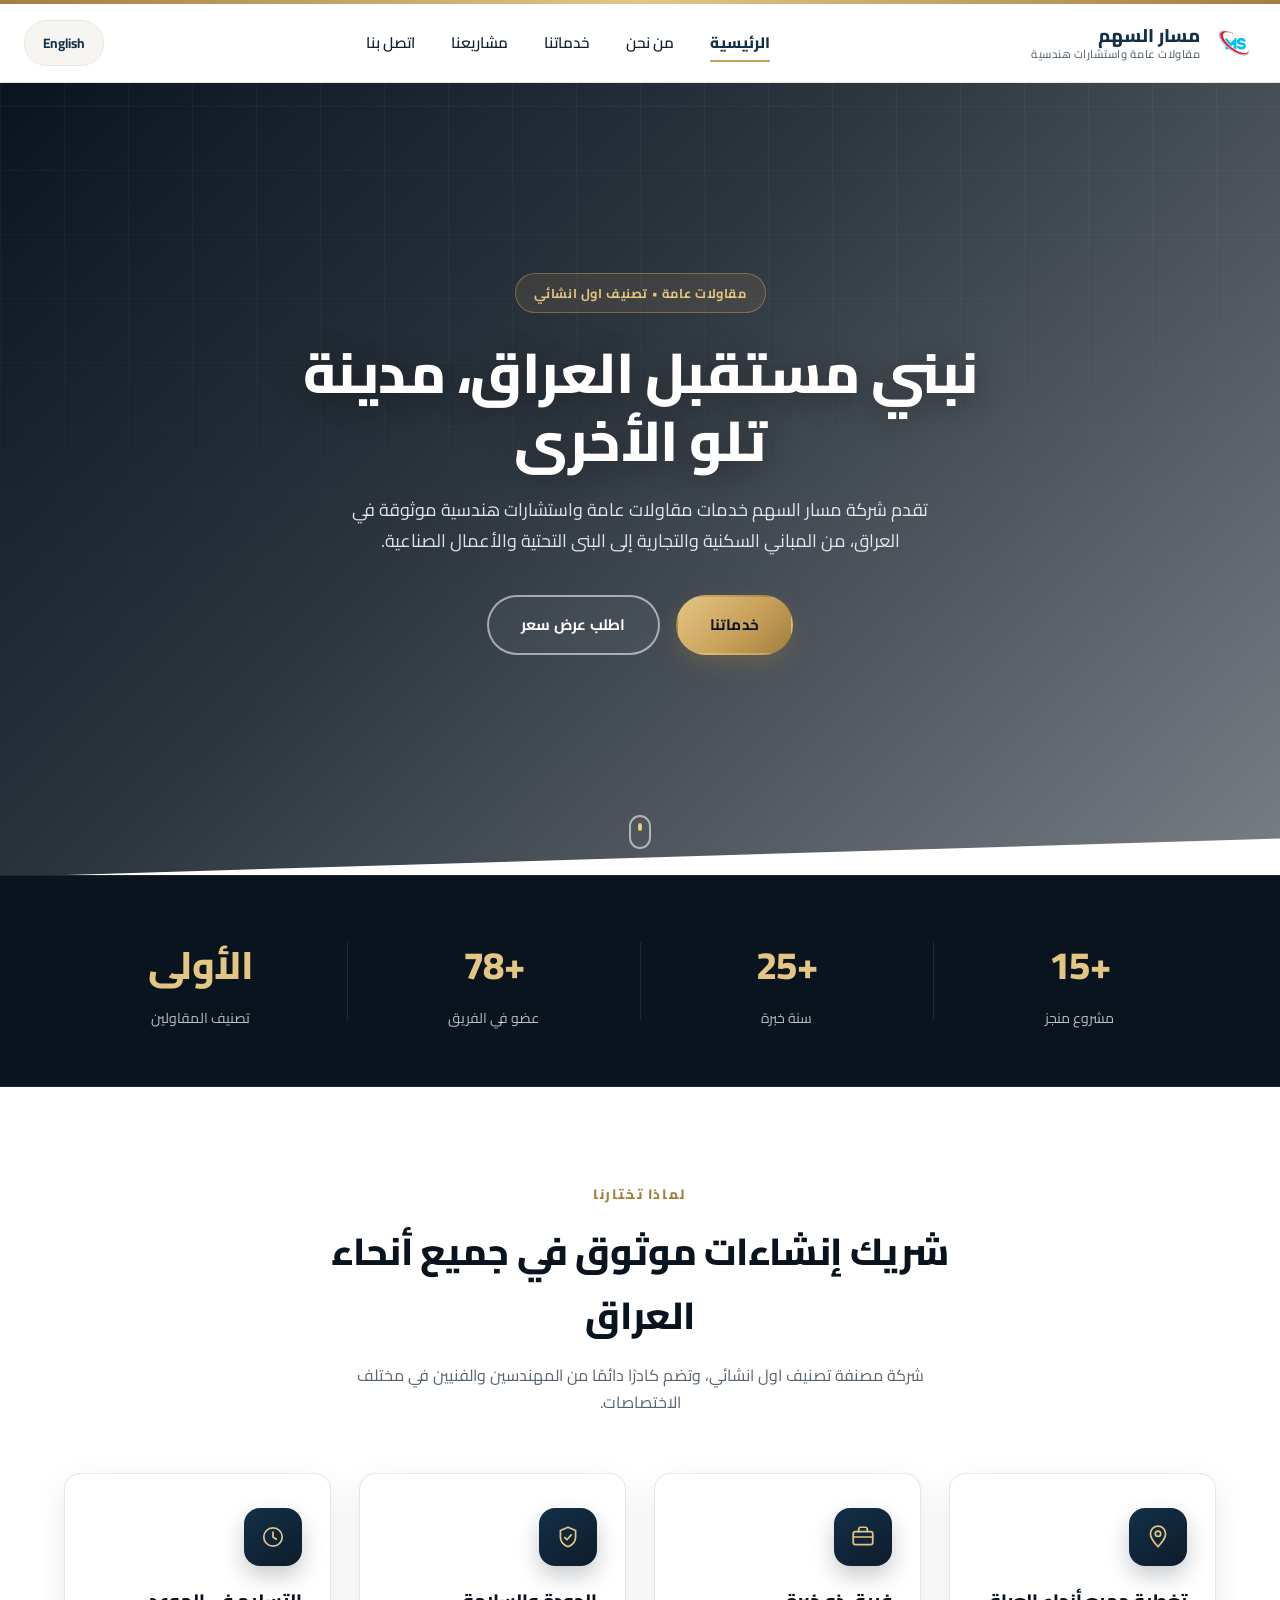
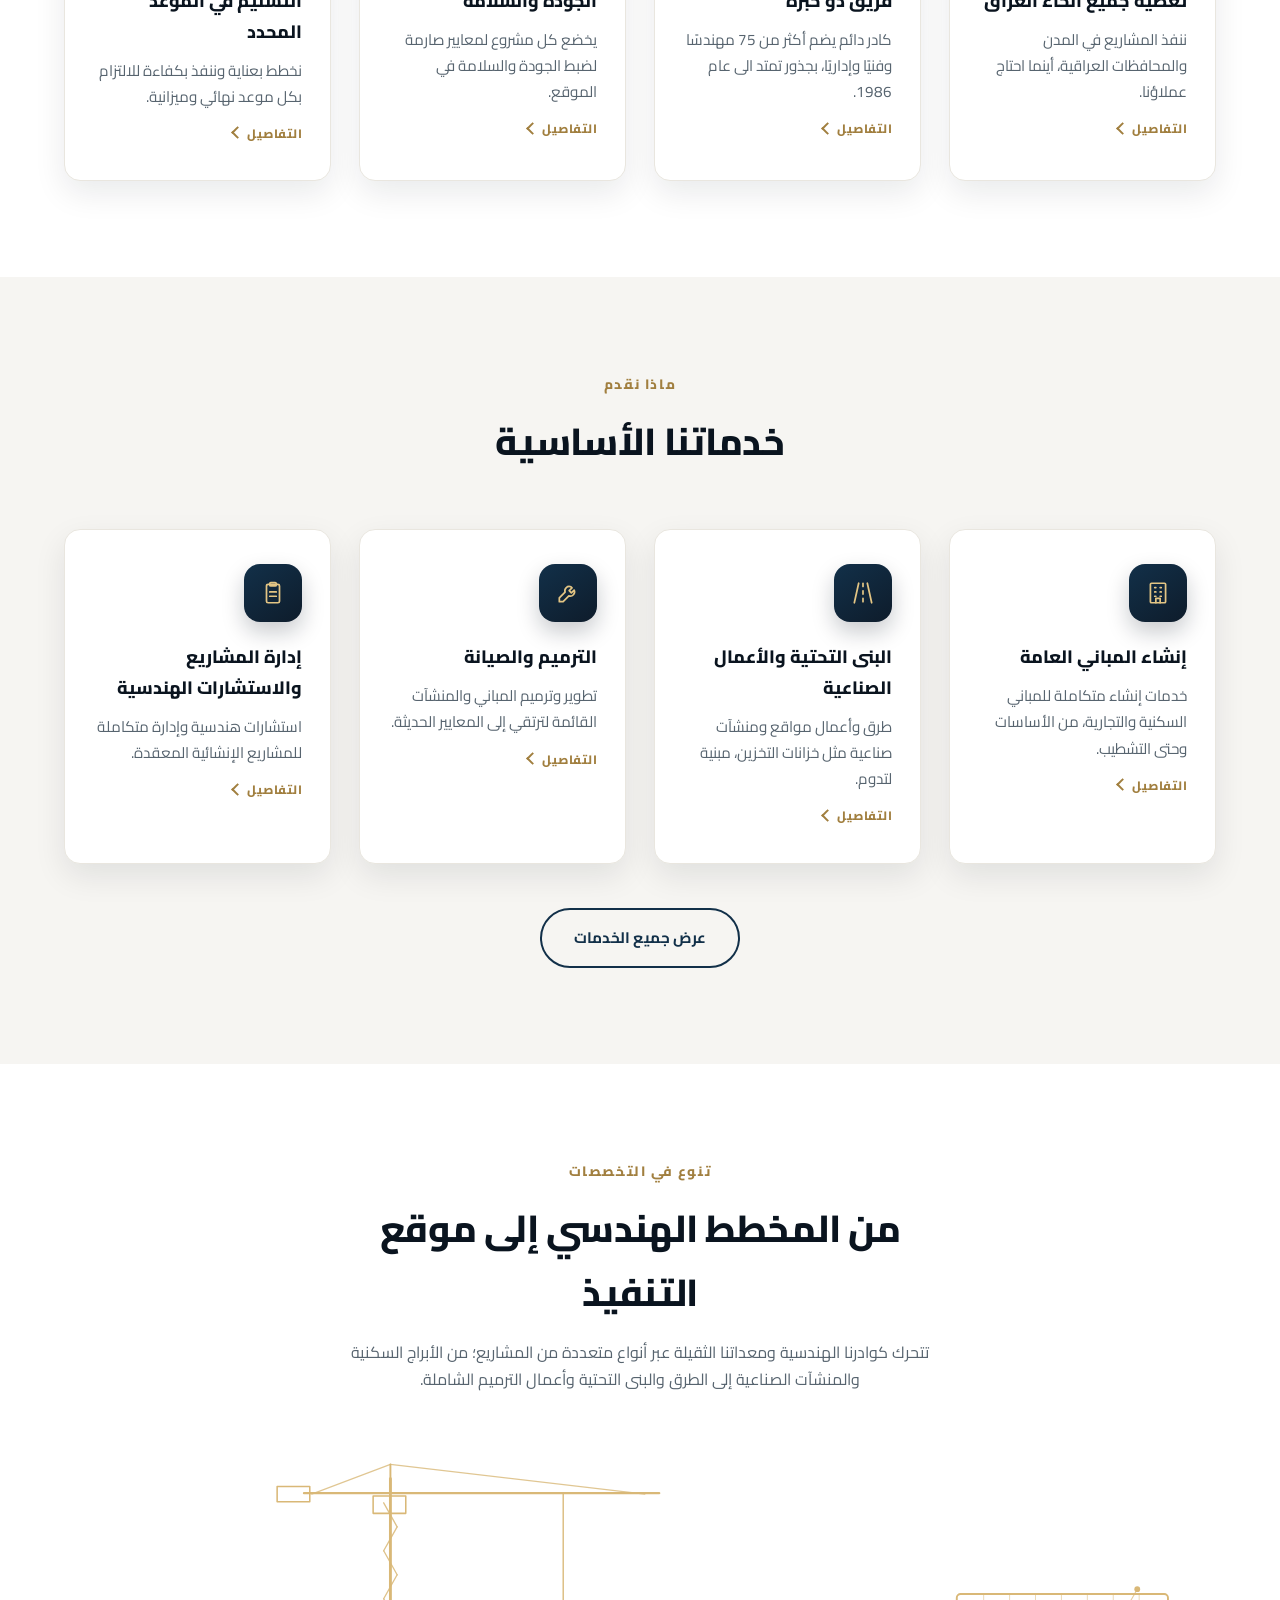
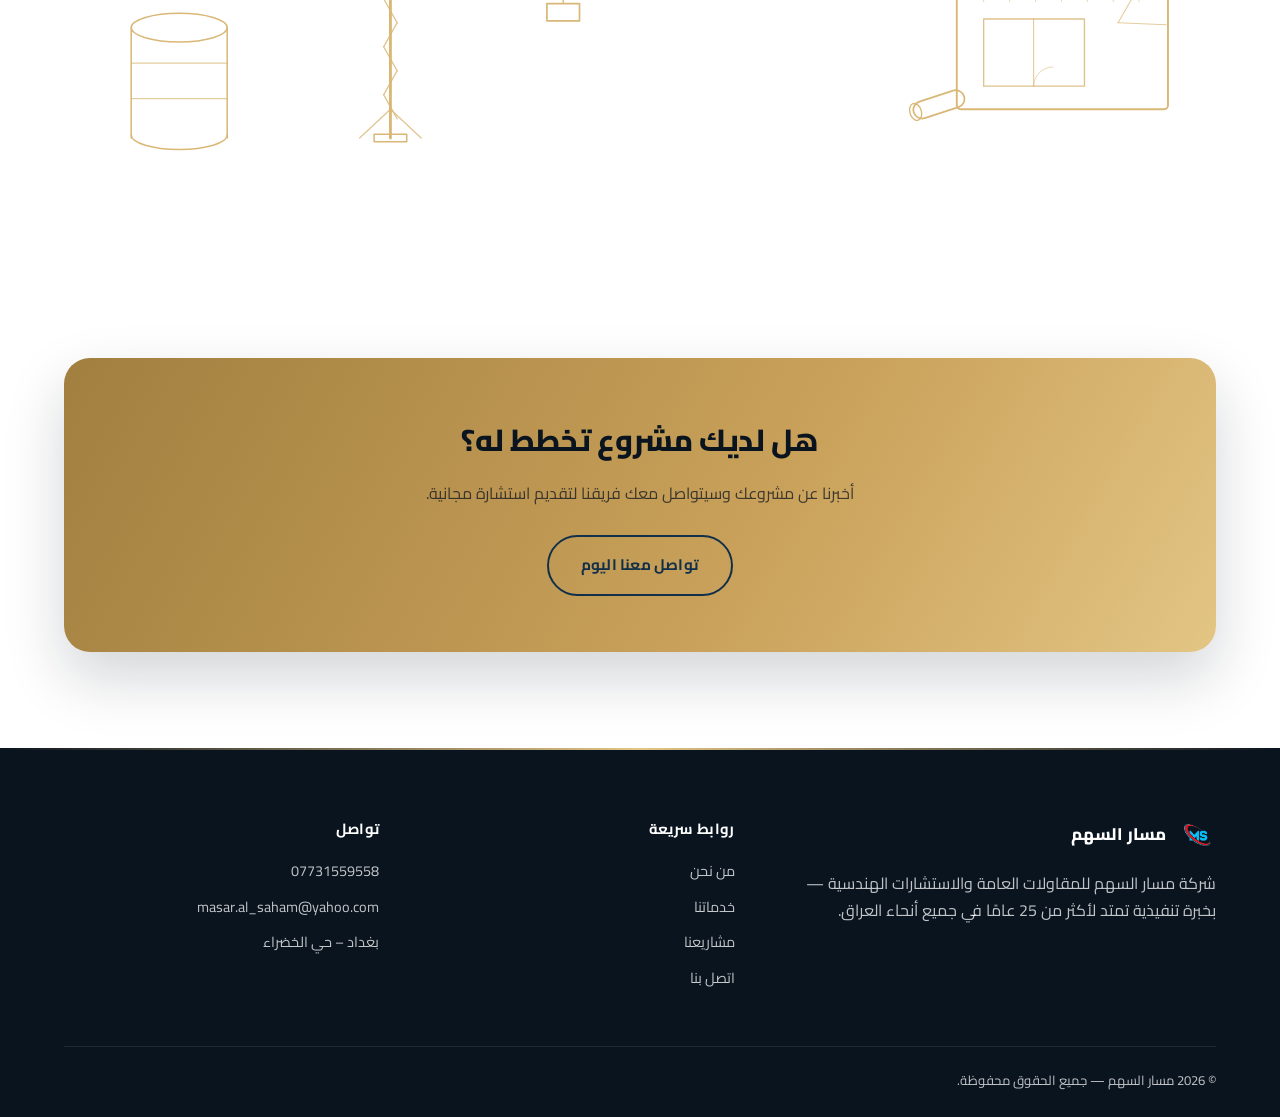
==== commit 63de22e3: "Add capability illustration section (crane + blueprint)" ====
--- a/index.html
+++ b/index.html
@@ -150,6 +150,109 @@
 
 <section>
   <div class="container">
+    <div class="section-head reveal">
+      <span class="section-eyebrow" data-i18n="home.capabilities.eyebrow">تنوع في التخصصات</span>
+      <h2 data-i18n="home.capabilities.title">من المخطط الهندسي إلى موقع التنفيذ</h2>
+      <p data-i18n="home.capabilities.desc">تتحرك كوادرنا الهندسية ومعداتنا الثقيلة عبر أنواع متعددة من المشاريع؛ من الأبراج السكنية والمنشآت الصناعية إلى الطرق والبنى التحتية وأعمال الترميم الشاملة.</p>
+    </div>
+    <div class="capability-panel reveal">
+<svg viewBox="0 0 1200 320" xmlns="http://www.w3.org/2000/svg" aria-hidden="true" focusable="false">
+  <g fill="none" stroke="#d9b877" stroke-width="2" stroke-linecap="round" stroke-linejoin="round">
+    <line x1="10" y1="300" x2="1190" y2="300" stroke="rgba(255,255,255,0.35)" stroke-width="2"/>
+
+    <ellipse cx="120" cy="185" rx="50" ry="15" stroke-width="1.6"/>
+    <line x1="70" y1="185" x2="70" y2="300" stroke-width="1.6"/>
+    <line x1="170" y1="185" x2="170" y2="300" stroke-width="1.6"/>
+    <path d="M70,297 A50,15 0 0 0 170,297" stroke-width="1.6"/>
+    <line x1="70" y1="222" x2="170" y2="222" stroke-width="1.2" opacity="0.7"/>
+    <line x1="70" y1="259" x2="170" y2="259" stroke-width="1.2" opacity="0.7"/>
+
+    <g stroke="rgba(255,255,255,0.5)" stroke-width="1.4">
+      <line x1="230" y1="90" x2="230" y2="300"/>
+      <line x1="270" y1="90" x2="270" y2="300"/>
+      <line x1="310" y1="90" x2="310" y2="300"/>
+      <line x1="350" y1="90" x2="350" y2="300"/>
+      <line x1="390" y1="90" x2="390" y2="300"/>
+      <line x1="430" y1="90" x2="430" y2="300"/>
+      <line x1="230" y1="90" x2="430" y2="90"/>
+      <line x1="230" y1="132" x2="430" y2="132"/>
+      <line x1="230" y1="174" x2="430" y2="174"/>
+      <line x1="230" y1="216" x2="430" y2="216"/>
+      <line x1="230" y1="258" x2="430" y2="258"/>
+      <line x1="230" y1="300" x2="430" y2="300"/>
+      <line x1="230" y1="90" x2="270" y2="132" opacity="0.6"/>
+      <line x1="310" y1="132" x2="270" y2="174" opacity="0.6"/>
+      <line x1="310" y1="174" x2="350" y2="216" opacity="0.6"/>
+      <line x1="390" y1="216" x2="350" y2="258" opacity="0.6"/>
+      <line x1="390" y1="258" x2="430" y2="300" opacity="0.6"/>
+    </g>
+
+    <g stroke="rgba(255,255,255,0.32)" stroke-width="1.2">
+      <rect x="660" y="70" width="200" height="230"/>
+      <line x1="710" y1="70" x2="710" y2="300"/>
+      <line x1="760" y1="70" x2="760" y2="300"/>
+      <line x1="810" y1="70" x2="810" y2="300"/>
+      <line x1="660" y1="105" x2="860" y2="105"/>
+      <line x1="660" y1="140" x2="860" y2="140"/>
+      <line x1="660" y1="175" x2="860" y2="175"/>
+      <line x1="660" y1="210" x2="860" y2="210"/>
+      <line x1="660" y1="245" x2="860" y2="245"/>
+    </g>
+
+    <line x1="340" y1="300" x2="340" y2="30" stroke-width="3"/>
+    <g stroke-width="1.4" opacity="0.85">
+      <line x1="333" y1="55" x2="347" y2="80"/>
+      <line x1="347" y1="80" x2="333" y2="105"/>
+      <line x1="333" y1="105" x2="347" y2="130"/>
+      <line x1="347" y1="130" x2="333" y2="155"/>
+      <line x1="333" y1="155" x2="347" y2="180"/>
+      <line x1="347" y1="180" x2="333" y2="205"/>
+      <line x1="333" y1="205" x2="347" y2="230"/>
+      <line x1="347" y1="230" x2="333" y2="255"/>
+      <line x1="333" y1="255" x2="347" y2="280"/>
+    </g>
+    <line x1="340" y1="45" x2="620" y2="45" stroke-width="2.4"/>
+    <line x1="340" y1="45" x2="250" y2="45" stroke-width="2.4"/>
+    <line x1="340" y1="15" x2="340" y2="45" stroke-width="2"/>
+    <line x1="340" y1="15" x2="605" y2="46" stroke-width="1.2" opacity="0.8"/>
+    <line x1="340" y1="15" x2="258" y2="46" stroke-width="1.2" opacity="0.8"/>
+    <rect x="322" y="48" width="34" height="18" stroke-width="1.6"/>
+    <rect x="222" y="38" width="34" height="16" stroke-width="1.6"/>
+    <line x1="520" y1="45" x2="520" y2="160" stroke-width="1.4"/>
+    <rect x="503" y="160" width="34" height="18" stroke-width="1.8"/>
+    <rect x="323" y="296" width="34" height="8" stroke-width="1.6"/>
+    <line x1="308" y1="300" x2="340" y2="270" stroke-width="1.4" opacity="0.8"/>
+    <line x1="372" y1="300" x2="340" y2="270" stroke-width="1.4" opacity="0.8"/>
+
+    <g transform="rotate(-18 915 268)">
+      <rect x="885" y="255" width="55" height="18" rx="9" stroke-width="1.8"/>
+      <ellipse cx="887" cy="264" rx="6" ry="9" stroke-width="1.4"/>
+    </g>
+
+    <rect x="930" y="150" width="220" height="120" rx="4" stroke-width="2"/>
+    <rect x="958" y="176" width="105" height="70" stroke-width="1.4" opacity="0.85"/>
+    <line x1="1010" y1="176" x2="1010" y2="246" stroke-width="1.2" opacity="0.7"/>
+    <path d="M1010,246 A20,20 0 0 1 1030,226" stroke-width="1" opacity="0.6"/>
+    <g stroke-width="1" opacity="0.55">
+      <line x1="958" y1="150" x2="958" y2="158"/>
+      <line x1="985" y1="150" x2="985" y2="158"/>
+      <line x1="1012" y1="150" x2="1012" y2="158"/>
+      <line x1="1039" y1="150" x2="1039" y2="158"/>
+      <line x1="1066" y1="150" x2="1066" y2="158"/>
+      <line x1="1093" y1="150" x2="1093" y2="158"/>
+      <line x1="1120" y1="150" x2="1120" y2="158"/>
+    </g>
+    <line x1="1118" y1="145" x2="1098" y2="180" stroke-width="1.2" opacity="0.7"/>
+    <line x1="1148" y1="182" x2="1098" y2="180" stroke-width="1.2" opacity="0.7"/>
+    <circle cx="1118" cy="145" r="3" fill="#d9b877" stroke="none"/>
+  </g>
+</svg>
+    </div>
+  </div>
+</section>
+
+<section>
+  <div class="container">
     <div class="cta-banner reveal">
       <h2 data-i18n="home.cta.title">هل لديك مشروع تخطط له؟</h2>
       <p data-i18n="home.cta.desc">أخبرنا عن مشروعك وسيتواصل معك فريقنا لتقديم استشارة مجانية.</p>
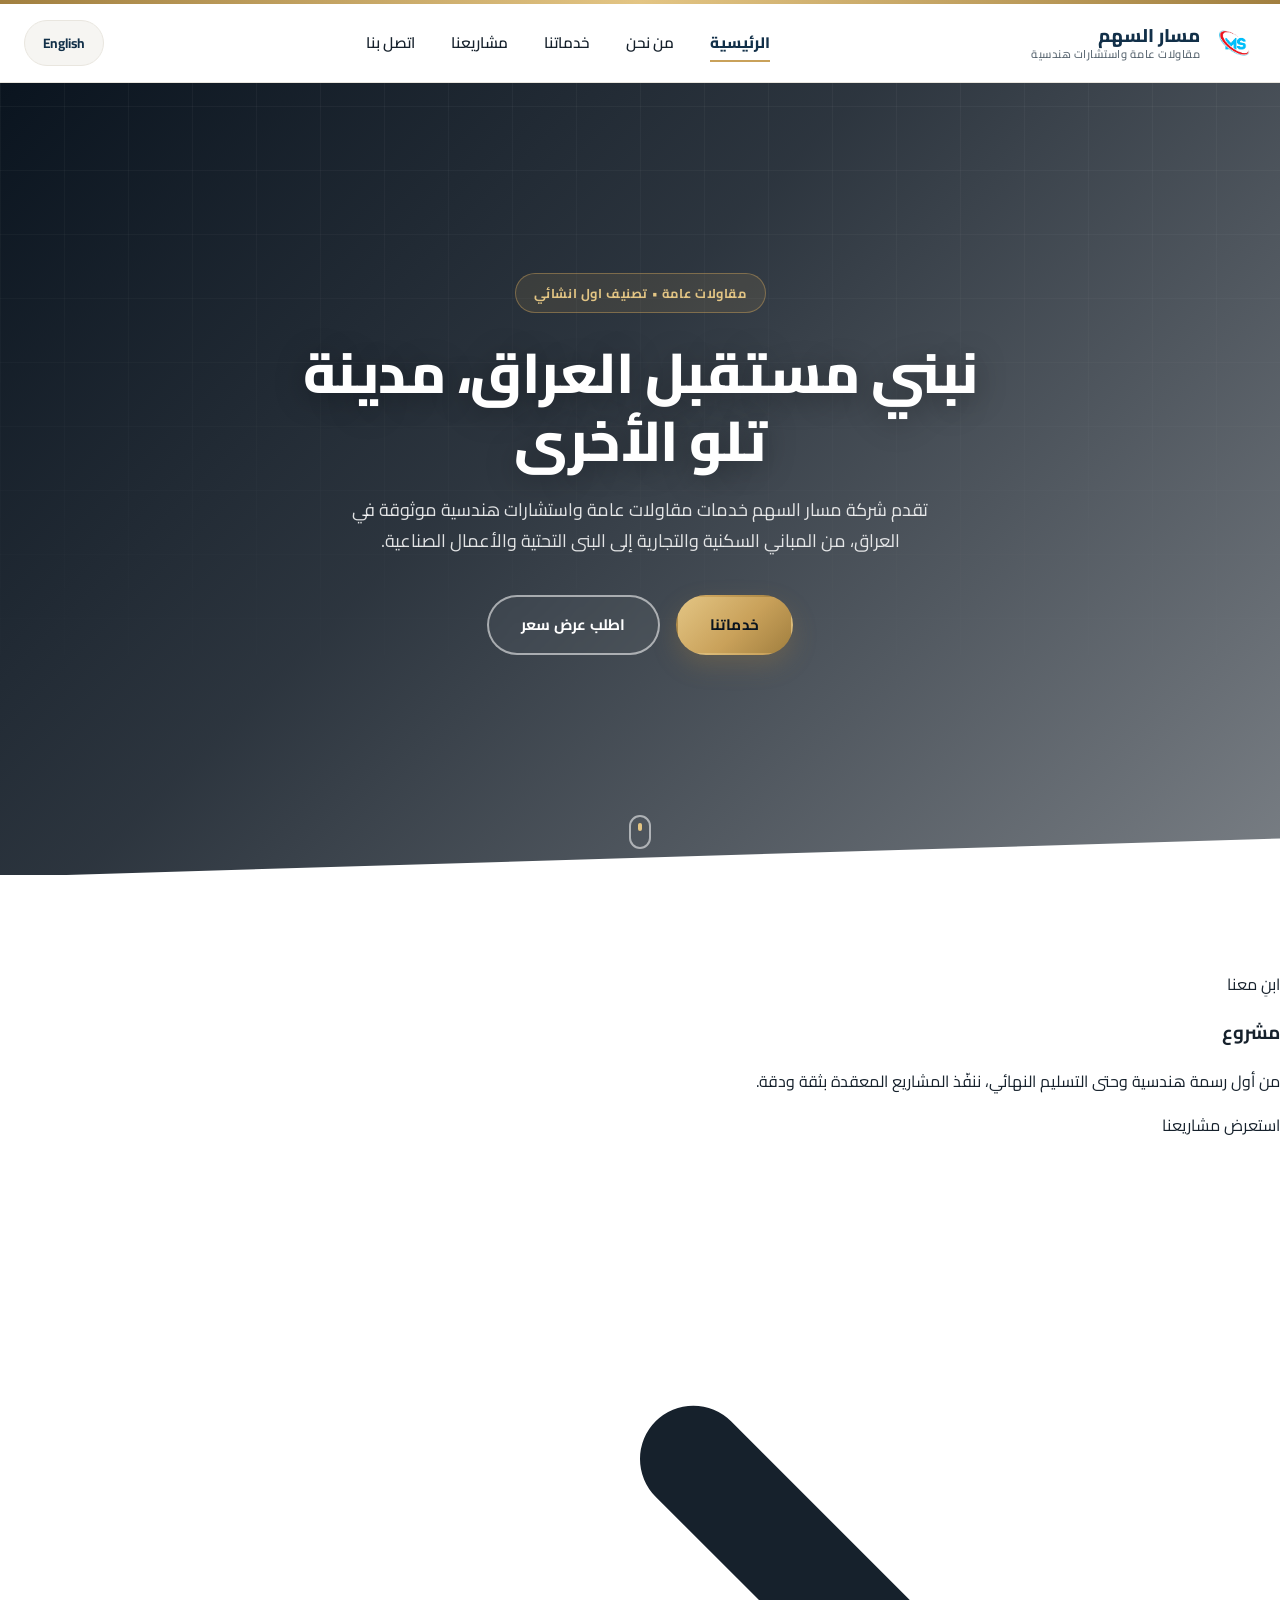
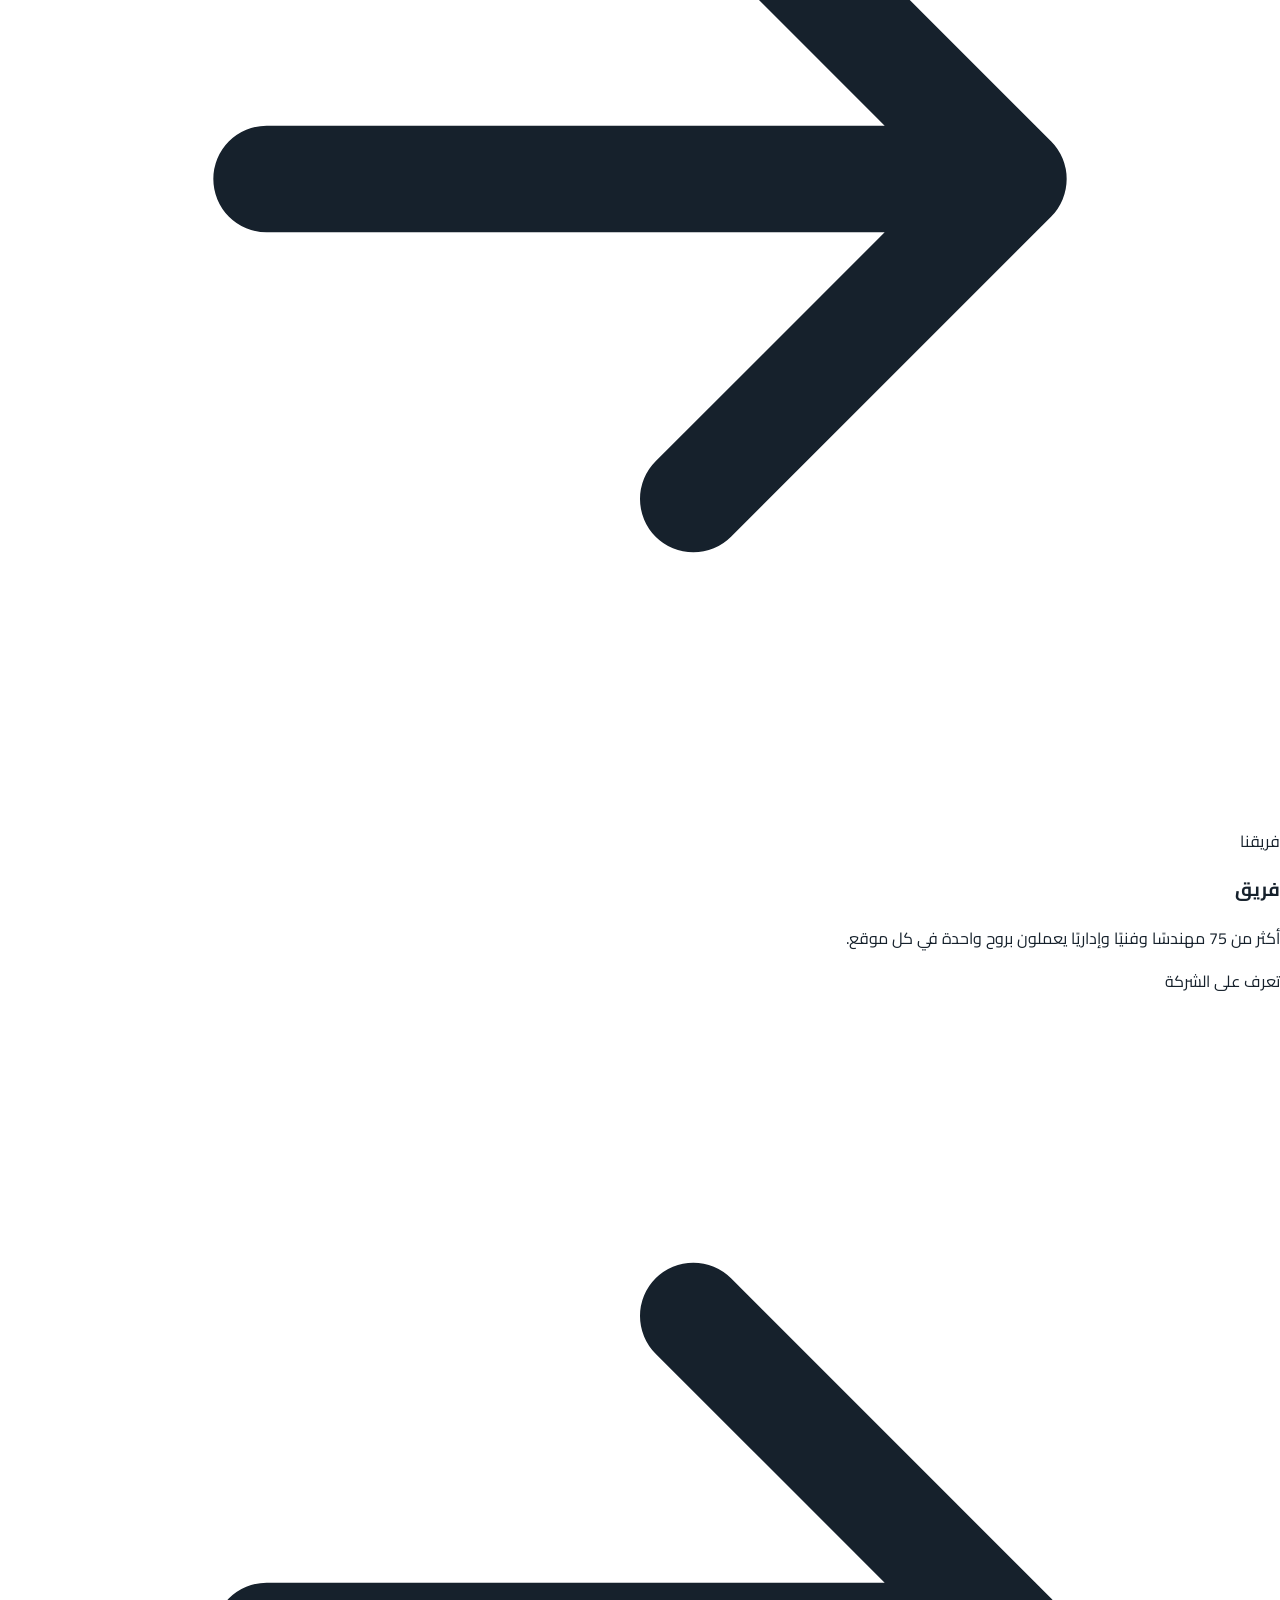
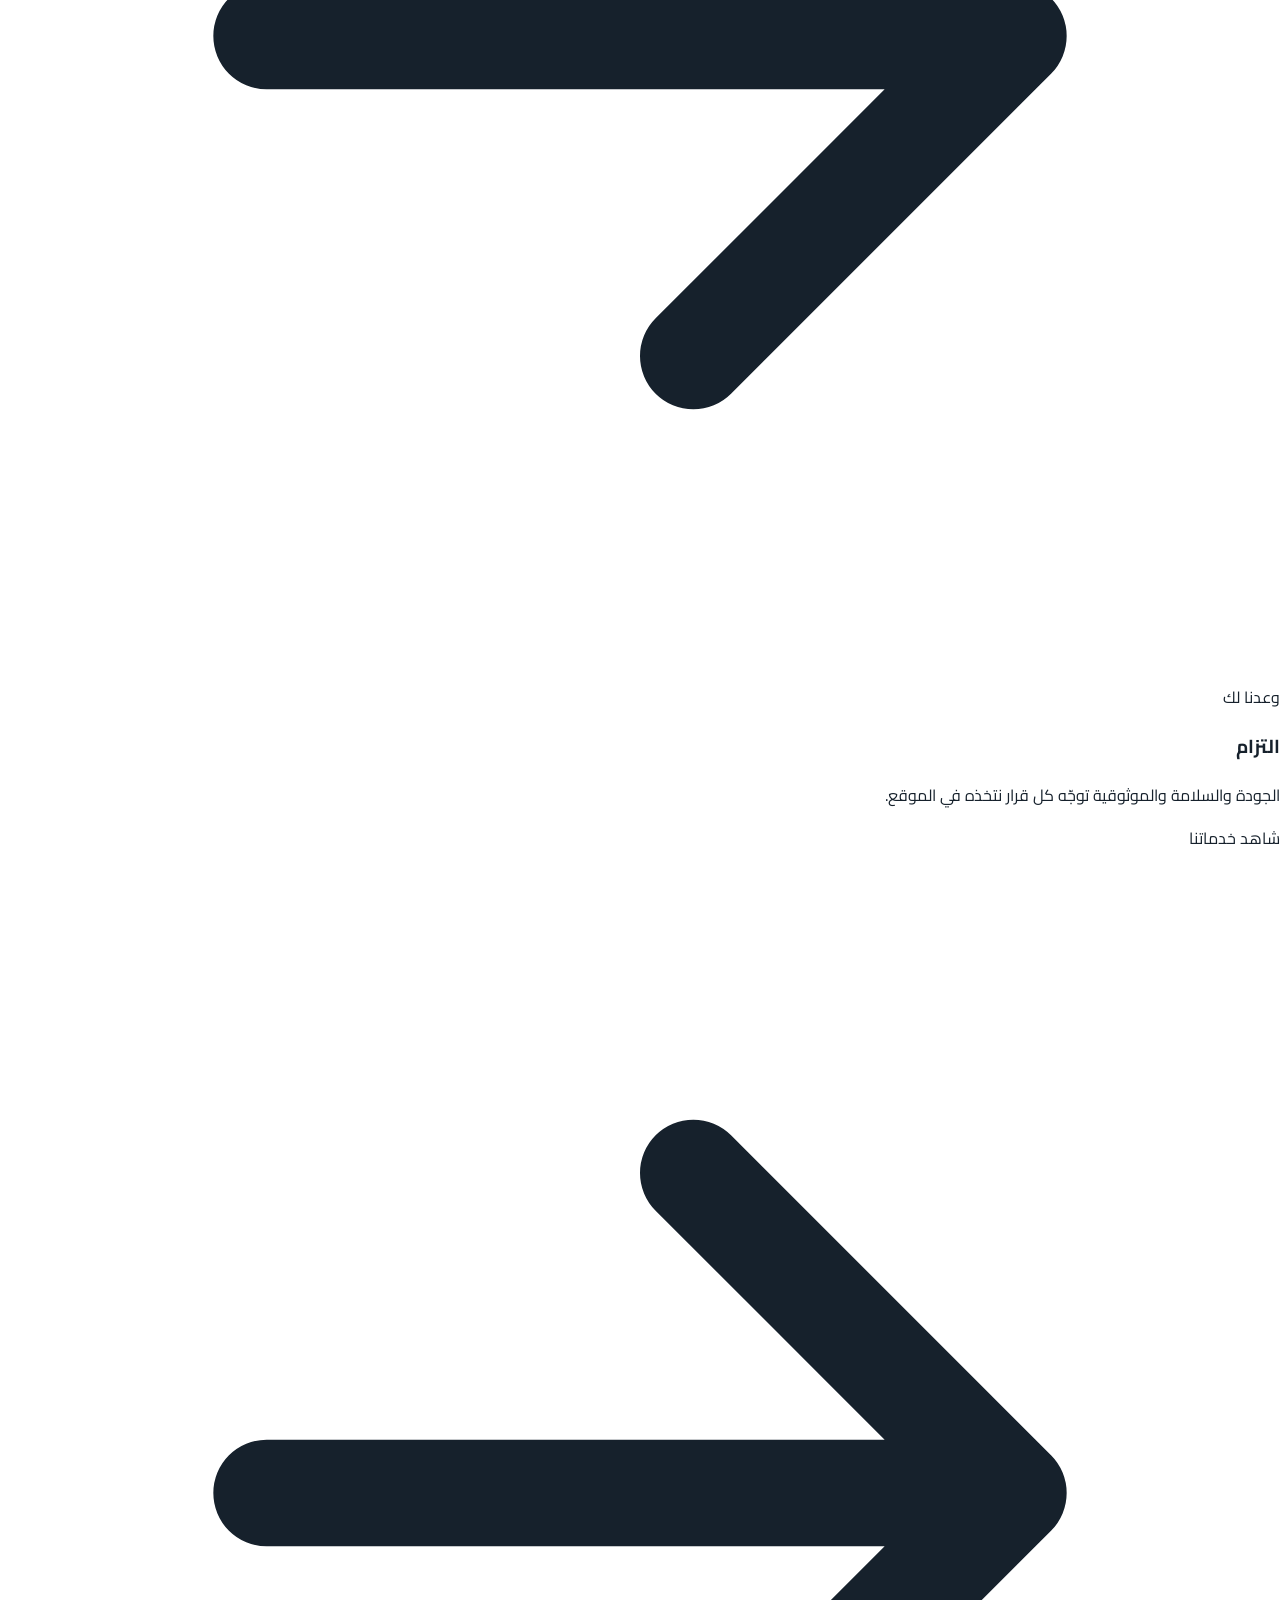
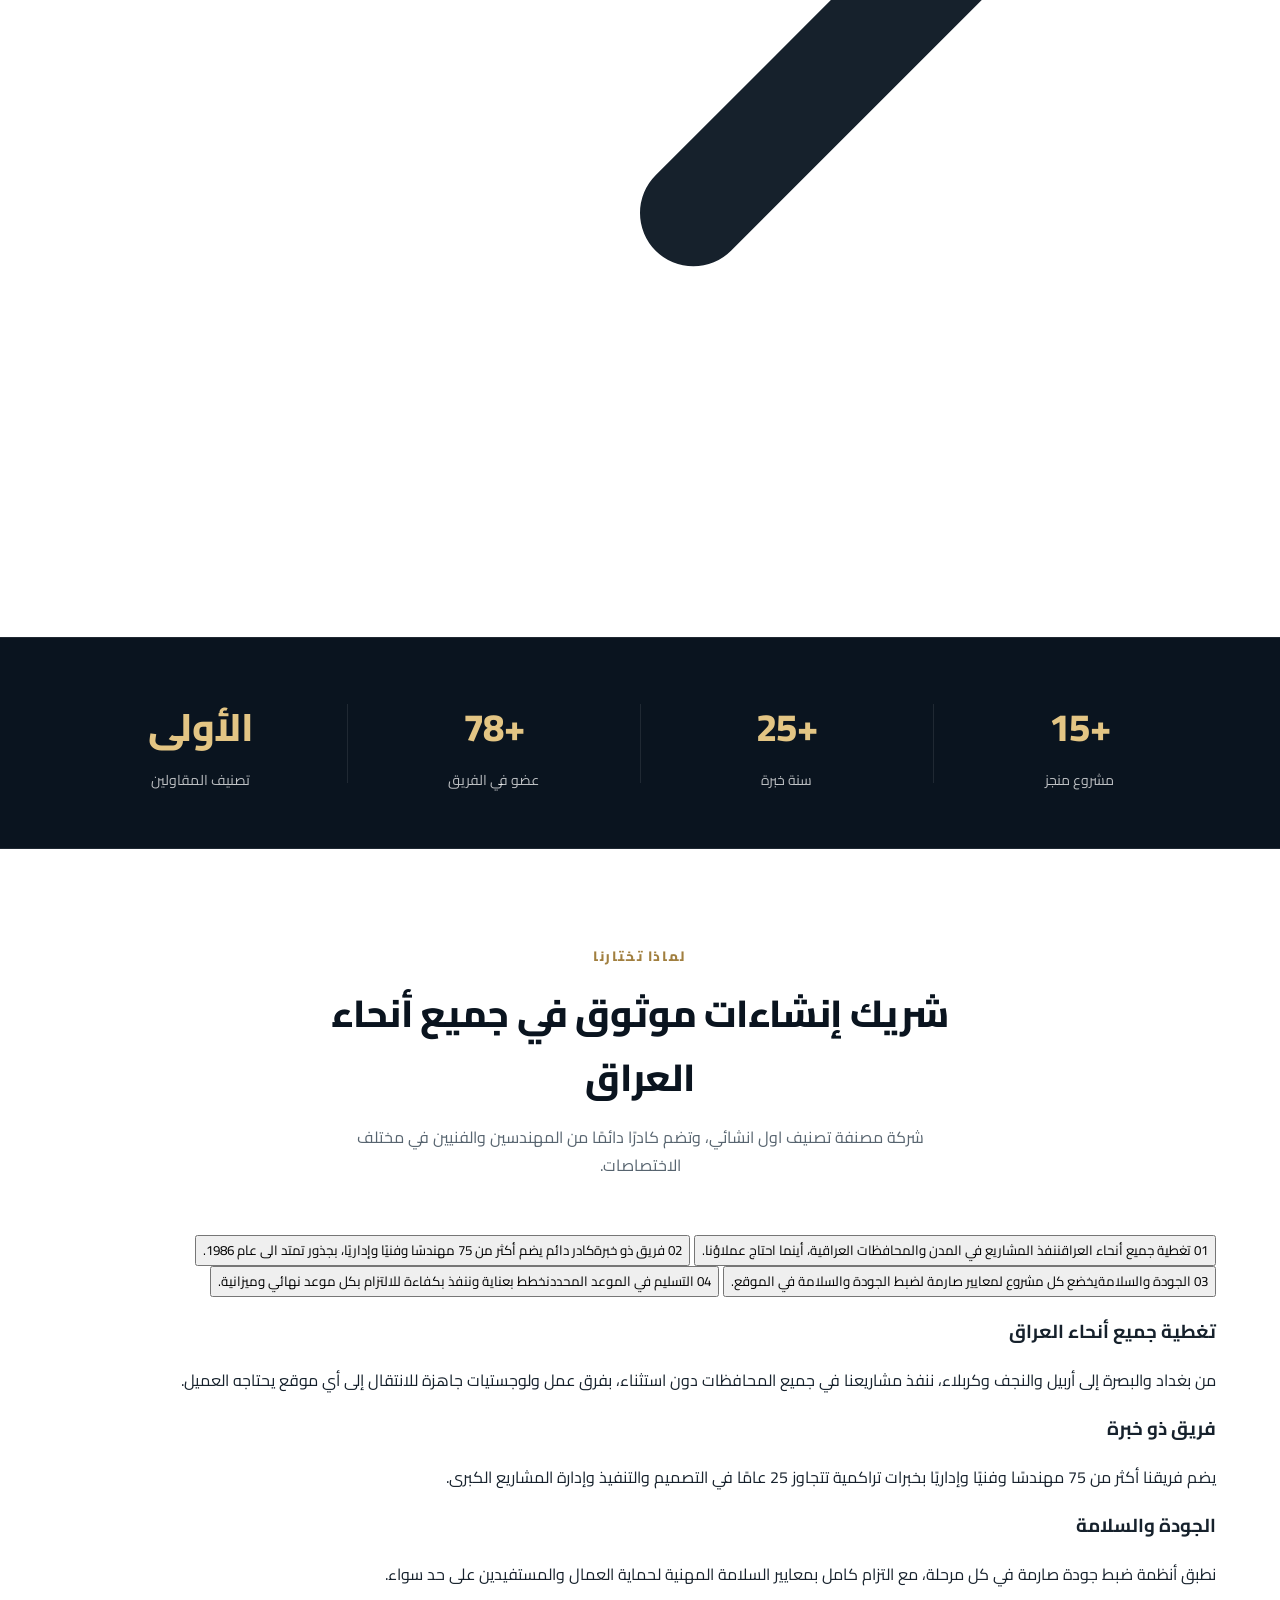
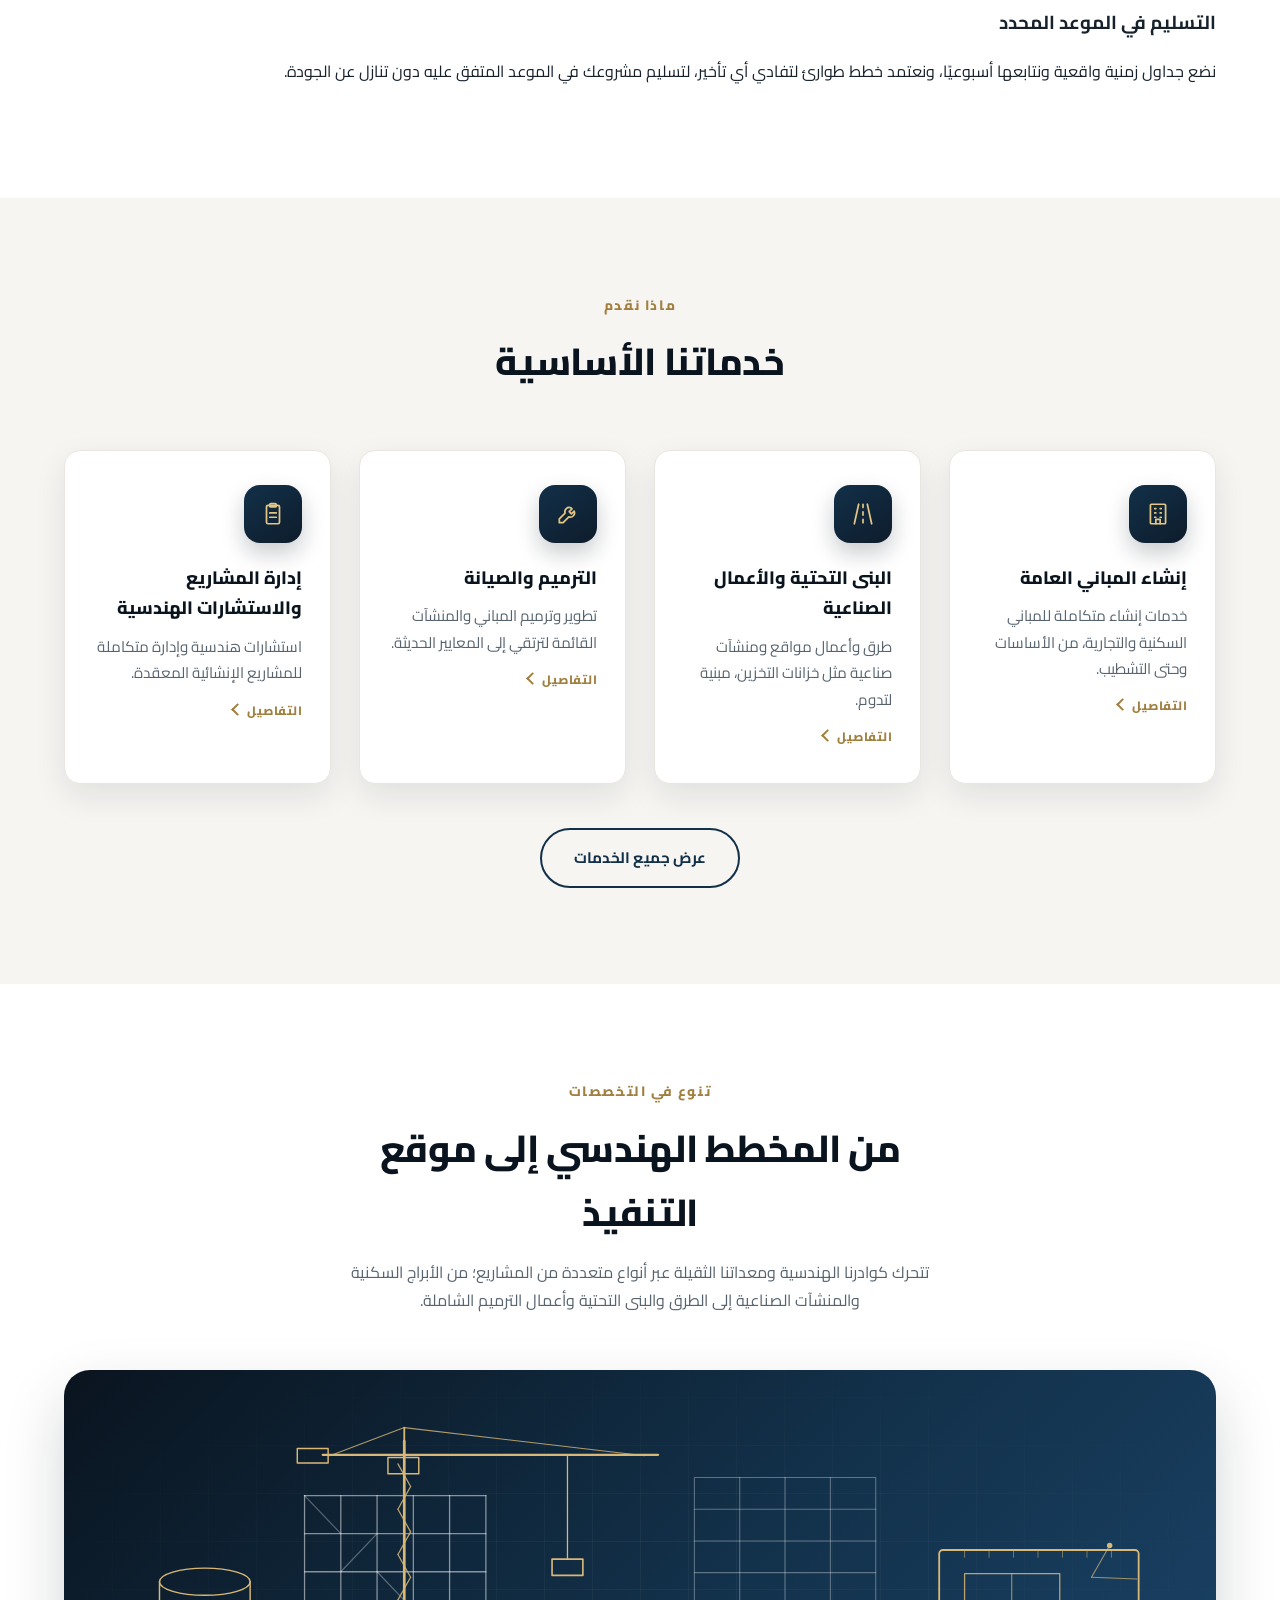
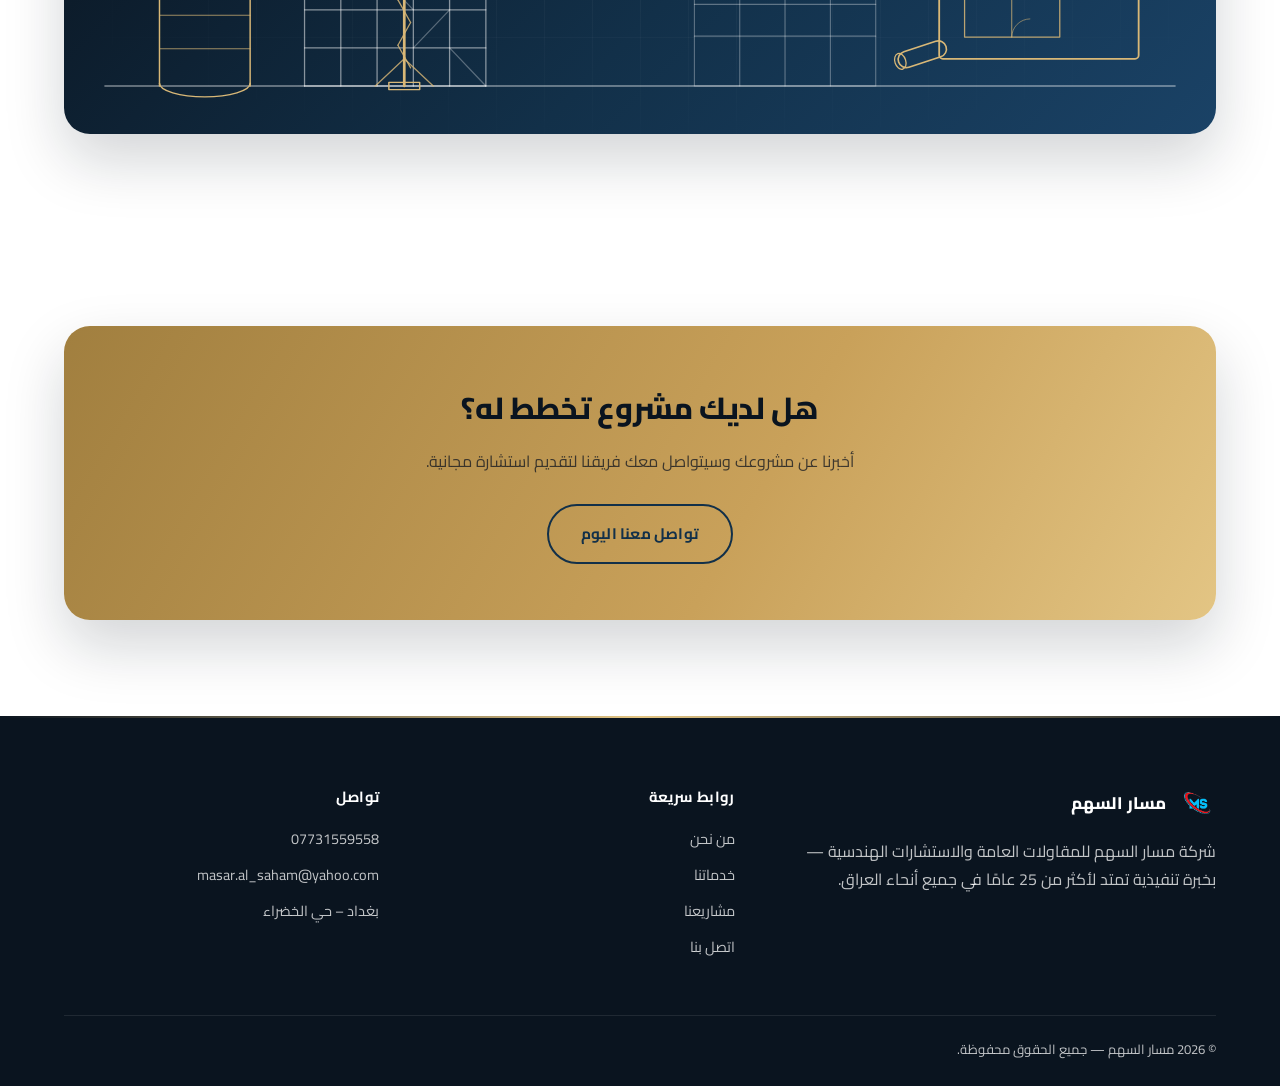
==== commit 8472c3ab: "Add Turner-inspired feature tiles and tabbed section" ====
--- a/index.html
+++ b/index.html
@@ -57,6 +57,33 @@
   <div class="hero-shape"></div>
 </section>
 
+<section class="feature-tiles">
+  <a href="projects.html" class="feature-tile" style="--tile-img:url('assets/proj4-gastanks.jpg');">
+    <div class="feature-tile-inner">
+      <span class="feature-tile-eyebrow" data-i18n="tile1.eyebrow">ابنِ معنا</span>
+      <h3 data-i18n="tile1.title">مشروع</h3>
+      <p class="feature-tile-desc" data-i18n="tile1.desc">من أول رسمة هندسية وحتى التسليم النهائي، ننفّذ المشاريع المعقدة بثقة ودقة.</p>
+      <span class="feature-tile-link"><span data-i18n="tile1.link">استعرض مشاريعنا</span><svg viewBox="0 0 24 24" fill="none" stroke="currentColor" stroke-width="2" stroke-linecap="round" stroke-linejoin="round"><path d="M5 12h14M13 6l6 6-6 6"/></svg></span>
+    </div>
+  </a>
+  <a href="about.html" class="feature-tile" style="--tile-img:url('assets/proj7-interior.jpg');">
+    <div class="feature-tile-inner">
+      <span class="feature-tile-eyebrow" data-i18n="tile2.eyebrow">فريقنا</span>
+      <h3 data-i18n="tile2.title">فريق</h3>
+      <p class="feature-tile-desc" data-i18n="tile2.desc">أكثر من 75 مهندسًا وفنيًا وإداريًا يعملون بروح واحدة في كل موقع.</p>
+      <span class="feature-tile-link"><span data-i18n="tile2.link">تعرف على الشركة</span><svg viewBox="0 0 24 24" fill="none" stroke="currentColor" stroke-width="2" stroke-linecap="round" stroke-linejoin="round"><path d="M5 12h14M13 6l6 6-6 6"/></svg></span>
+    </div>
+  </a>
+  <a href="services.html" class="feature-tile" style="--tile-img:url('assets/proj6-nahrain.jpg');">
+    <div class="feature-tile-inner">
+      <span class="feature-tile-eyebrow" data-i18n="tile3.eyebrow">وعدنا لك</span>
+      <h3 data-i18n="tile3.title">التزام</h3>
+      <p class="feature-tile-desc" data-i18n="tile3.desc">الجودة والسلامة والموثوقية توجّه كل قرار نتخذه في الموقع.</p>
+      <span class="feature-tile-link"><span data-i18n="tile3.link">شاهد خدماتنا</span><svg viewBox="0 0 24 24" fill="none" stroke="currentColor" stroke-width="2" stroke-linecap="round" stroke-linejoin="round"><path d="M5 12h14M13 6l6 6-6 6"/></svg></span>
+    </div>
+  </a>
+</section>
+
 <section class="stat-strip">
   <div class="container stat-grid">
     <div class="reveal"><div class="num" data-i18n="stat1.num">+15</div><div class="label" data-i18n="stat1.label">مشروع منجز</div></div>
@@ -73,34 +100,50 @@
       <h2 data-i18n="home.why.title">شريك إنشاءات موثوق في جميع أنحاء العراق</h2>
       <p data-i18n="home.why.desc">من بغداد إلى البصرة، ومن أربيل إلى النجف.</p>
     </div>
-    <div class="grid grid-4">
-      <div class="card expandable reveal">
-        <div class="icon icon-badge" data-icon="mapPin"></div>
-        <h3 data-i18n="why1.title">تغطية جميع أنحاء العراق</h3>
-        <p data-i18n="why1.desc">نعمل في جميع المدن والمحافظات العراقية.</p>
-        <p class="card-more" data-i18n="why1.more">من بغداد والبصرة إلى أربيل والنجف وكربلاء، ننفذ مشاريعنا في جميع المحافظات دون استثناء، بفرق عمل ولوجستيات جاهزة للانتقال إلى أي موقع يحتاجه العميل.</p>
-        <span class="expand-hint" data-i18n="ui.moreDetails">التفاصيل</span>
-      </div>
-      <div class="card expandable reveal" style="--reveal-delay:.08s">
-        <div class="icon icon-badge" data-icon="briefcase"></div>
-        <h3 data-i18n="why2.title">فريق ذو خبرة</h3>
-        <p data-i18n="why2.desc">مهندسون ومدراء مشاريع وحرفيون مهرة.</p>
-        <p class="card-more" data-i18n="why2.more">يضم فريقنا أكثر من 75 مهندسًا وفنيًا وإداريًا بخبرات تراكمية تتجاوز 25 عامًا في التصميم والتنفيذ وإدارة المشاريع الكبرى.</p>
-        <span class="expand-hint" data-i18n="ui.moreDetails">التفاصيل</span>
-      </div>
-      <div class="card expandable reveal" style="--reveal-delay:.16s">
-        <div class="icon icon-badge" data-icon="shieldCheck"></div>
-        <h3 data-i18n="why3.title">الجودة والسلامة</h3>
-        <p data-i18n="why3.desc">معايير صارمة لضبط الجودة والسلامة.</p>
-        <p class="card-more" data-i18n="why3.more">نطبق أنظمة ضبط جودة صارمة في كل مرحلة، مع التزام كامل بمعايير السلامة المهنية لحماية العمال والمستفيدين على حد سواء.</p>
-        <span class="expand-hint" data-i18n="ui.moreDetails">التفاصيل</span>
-      </div>
-      <div class="card expandable reveal" style="--reveal-delay:.24s">
-        <div class="icon icon-badge" data-icon="clock"></div>
-        <h3 data-i18n="why4.title">التسليم في الموعد المحدد</h3>
-        <p data-i18n="why4.desc">نخطط بعناية وننفذ بكفاءة.</p>
-        <p class="card-more" data-i18n="why4.more">نضع جداول زمنية واقعية ونتابعها أسبوعيًا، ونعتمد خطط طوارئ لتفادي أي تأخير، لتسليم مشروعك في الموعد المتفق عليه دون تنازل عن الجودة.</p>
-        <span class="expand-hint" data-i18n="ui.moreDetails">التفاصيل</span>
+    <div class="tab-feature reveal">
+      <div class="tab-feature-list">
+        <button class="tab-feature-btn active" data-tab="1" type="button">
+          <span class="tab-num">01</span>
+          <span><span class="tab-label" data-i18n="why1.title">تغطية جميع أنحاء العراق</span><span class="tab-sub" data-i18n="why1.desc">نعمل في جميع المدن والمحافظات العراقية.</span></span>
+        </button>
+        <button class="tab-feature-btn" data-tab="2" type="button">
+          <span class="tab-num">02</span>
+          <span><span class="tab-label" data-i18n="why2.title">فريق ذو خبرة</span><span class="tab-sub" data-i18n="why2.desc">مهندسون ومدراء مشاريع وحرفيون مهرة.</span></span>
+        </button>
+        <button class="tab-feature-btn" data-tab="3" type="button">
+          <span class="tab-num">03</span>
+          <span><span class="tab-label" data-i18n="why3.title">الجودة والسلامة</span><span class="tab-sub" data-i18n="why3.desc">معايير صارمة لضبط الجودة والسلامة.</span></span>
+        </button>
+        <button class="tab-feature-btn" data-tab="4" type="button">
+          <span class="tab-num">04</span>
+          <span><span class="tab-label" data-i18n="why4.title">التسليم في الموعد المحدد</span><span class="tab-sub" data-i18n="why4.desc">نخطط بعناية وننفذ بكفاءة.</span></span>
+        </button>
+      </div>
+      <div class="tab-feature-panel">
+        <div class="tab-feature-media active" data-tab-panel="1" style="--tile-img:url('assets/proj2-shanashil.jpg');">
+          <div class="tab-feature-text">
+            <h3 data-i18n="why1.title">تغطية جميع أنحاء العراق</h3>
+            <p data-i18n="why1.more">من بغداد والبصرة إلى أربيل والنجف وكربلاء، ننفذ مشاريعنا في جميع المحافظات دون استثناء، بفرق عمل ولوجستيات جاهزة للانتقال إلى أي موقع يحتاجه العميل.</p>
+          </div>
+        </div>
+        <div class="tab-feature-media" data-tab-panel="2" style="--tile-img:url('assets/proj7-interior.jpg');">
+          <div class="tab-feature-text">
+            <h3 data-i18n="why2.title">فريق ذو خبرة</h3>
+            <p data-i18n="why2.more">يضم فريقنا أكثر من 75 مهندسًا وفنيًا وإداريًا بخبرات تراكمية تتجاوز 25 عامًا في التصميم والتنفيذ وإدارة المشاريع الكبرى.</p>
+          </div>
+        </div>
+        <div class="tab-feature-media" data-tab-panel="3" style="--tile-img:url('assets/proj3-najaf-1.jpg');">
+          <div class="tab-feature-text">
+            <h3 data-i18n="why3.title">الجودة والسلامة</h3>
+            <p data-i18n="why3.more">نطبق أنظمة ضبط جودة صارمة في كل مرحلة، مع التزام كامل بمعايير السلامة المهنية لحماية العمال والمستفيدين على حد سواء.</p>
+          </div>
+        </div>
+        <div class="tab-feature-media" data-tab-panel="4" style="--tile-img:url('assets/proj5-tbi-1.jpg');">
+          <div class="tab-feature-text">
+            <h3 data-i18n="why4.title">التسليم في الموعد المحدد</h3>
+            <p data-i18n="why4.more">نضع جداول زمنية واقعية ونتابعها أسبوعيًا، ونعتمد خطط طوارئ لتفادي أي تأخير، لتسليم مشروعك في الموعد المتفق عليه دون تنازل عن الجودة.</p>
+          </div>
+        </div>
       </div>
     </div>
   </div>
--- a/css/style.css
+++ b/css/style.css
@@ -596,6 +596,35 @@
   background: var(--grey-bg);
 }
 
+/* ===== Capability illustration panel ===== */
+.capability-panel {
+  position: relative;
+  background: linear-gradient(135deg, var(--navy-dark), var(--navy) 55%, var(--navy-light));
+  border-radius: var(--radius-lg);
+  padding: 44px 32px 30px;
+  overflow: hidden;
+  box-shadow: var(--shadow-strong);
+}
+.capability-panel::before {
+  content: "";
+  position: absolute;
+  inset: 0;
+  background-image:
+    repeating-linear-gradient(0deg, rgba(255,255,255,0.05) 0 1px, transparent 1px 48px),
+    repeating-linear-gradient(90deg, rgba(255,255,255,0.05) 0 1px, transparent 1px 48px);
+  mask-image: radial-gradient(ellipse at center, rgba(0,0,0,0.9), transparent 85%);
+}
+.capability-panel svg {
+  position: relative;
+  z-index: 1;
+  width: 100%;
+  height: auto;
+  display: block;
+}
+@media (max-width: 720px) {
+  .capability-panel { padding: 30px 16px 20px; }
+}
+
 /* ===== CTA banner ===== */
 .cta-banner {
   position: relative;
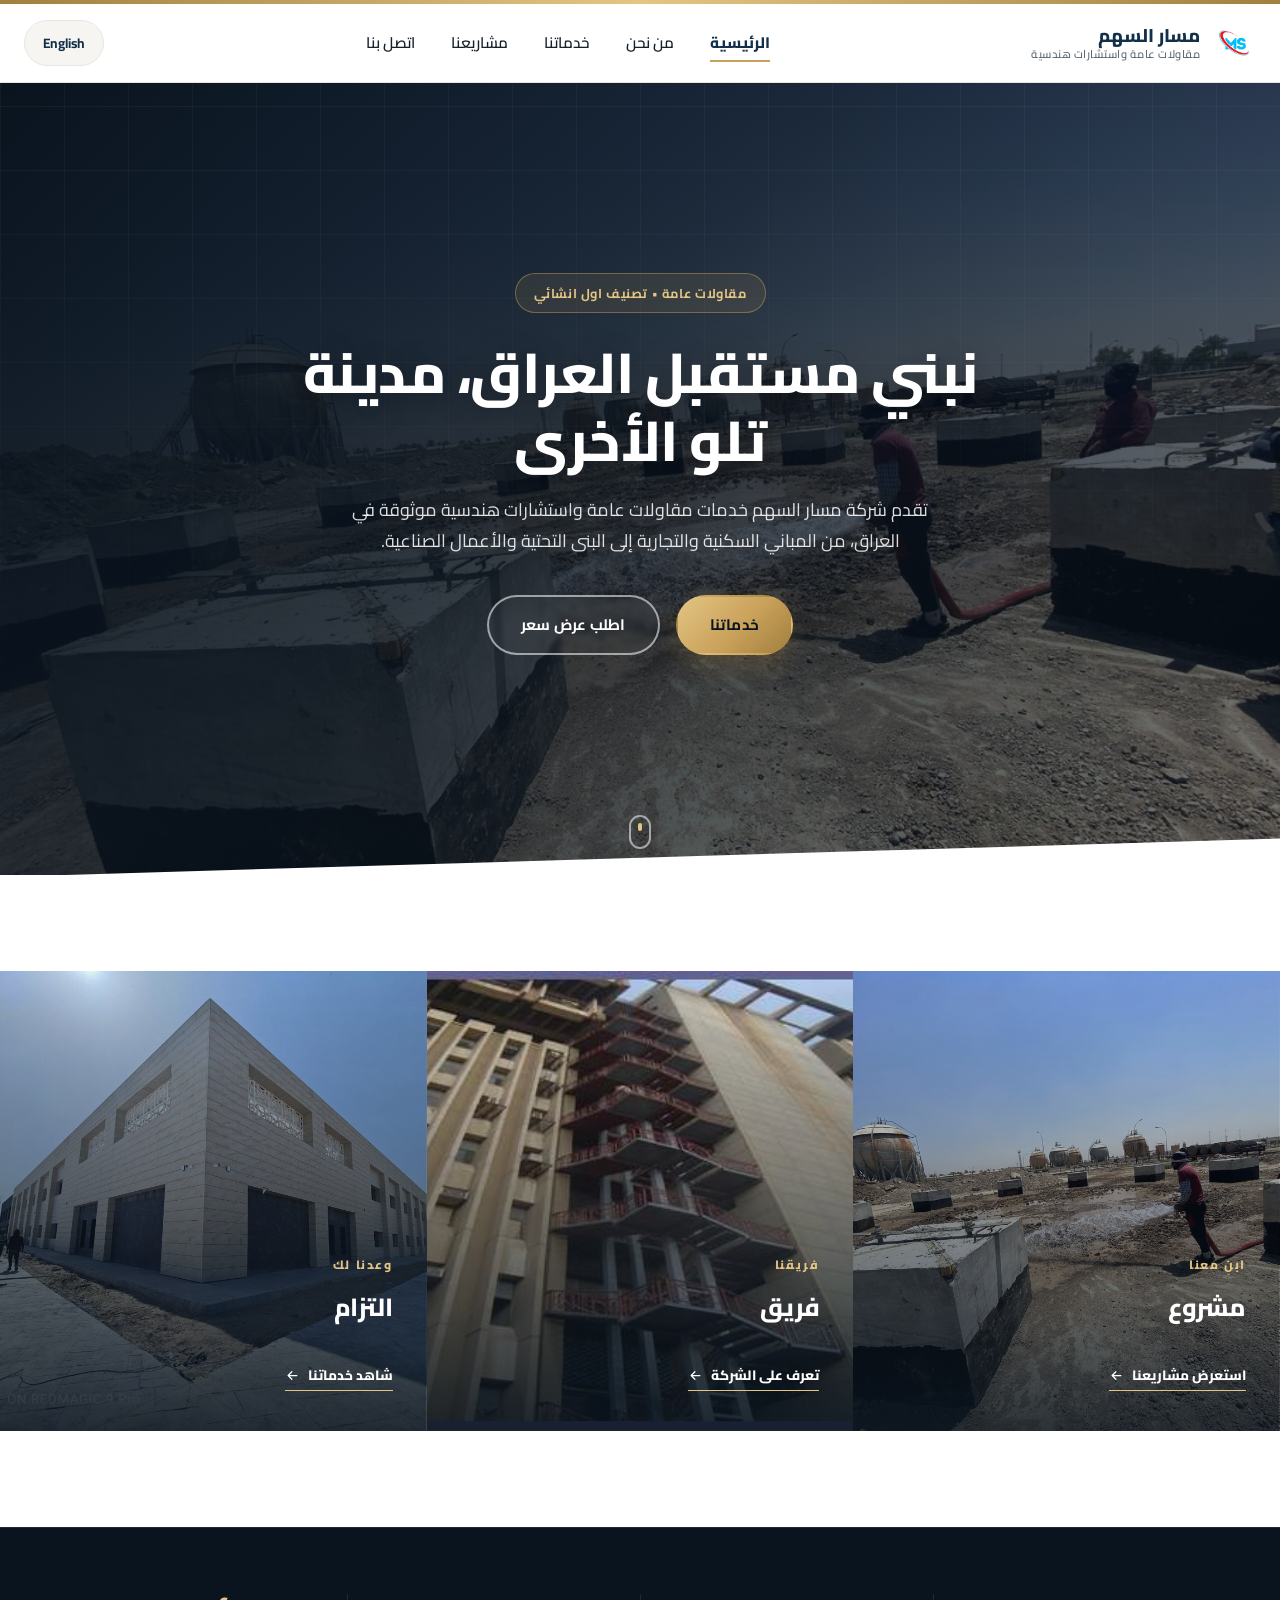
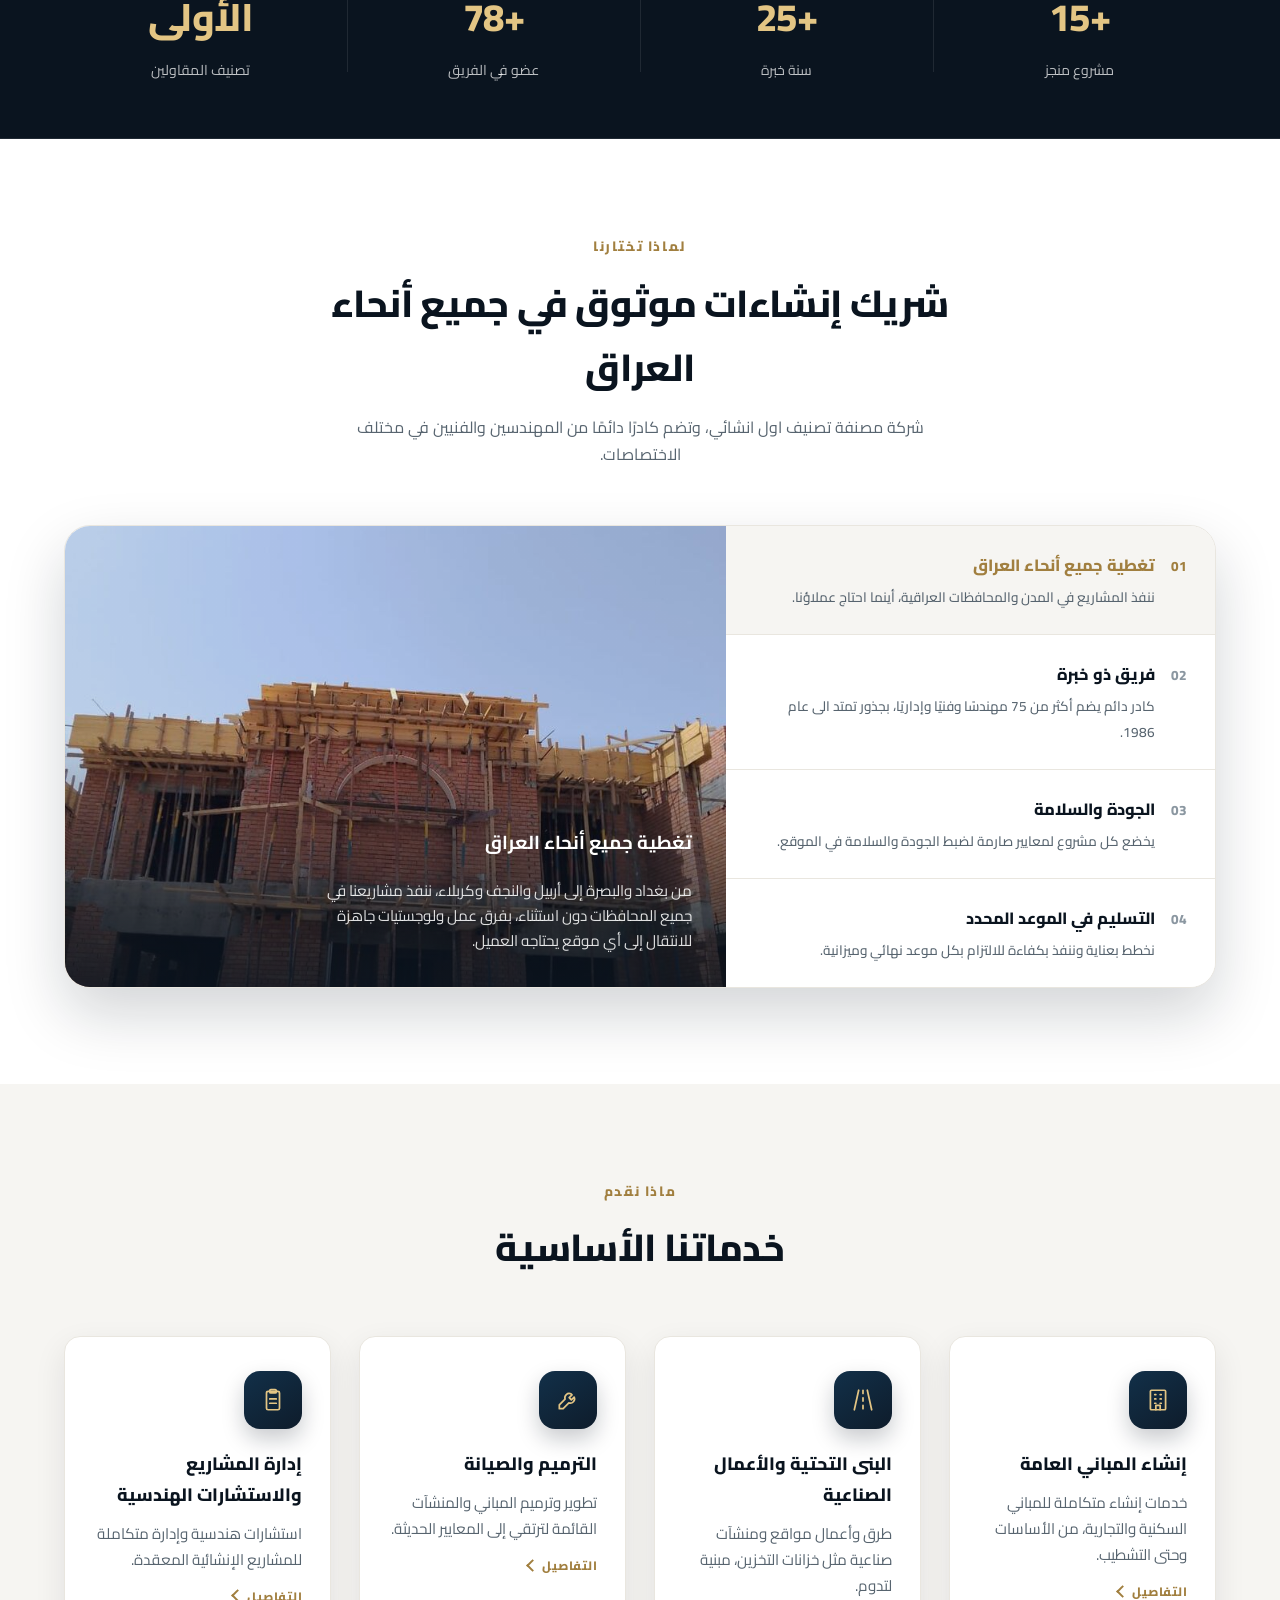
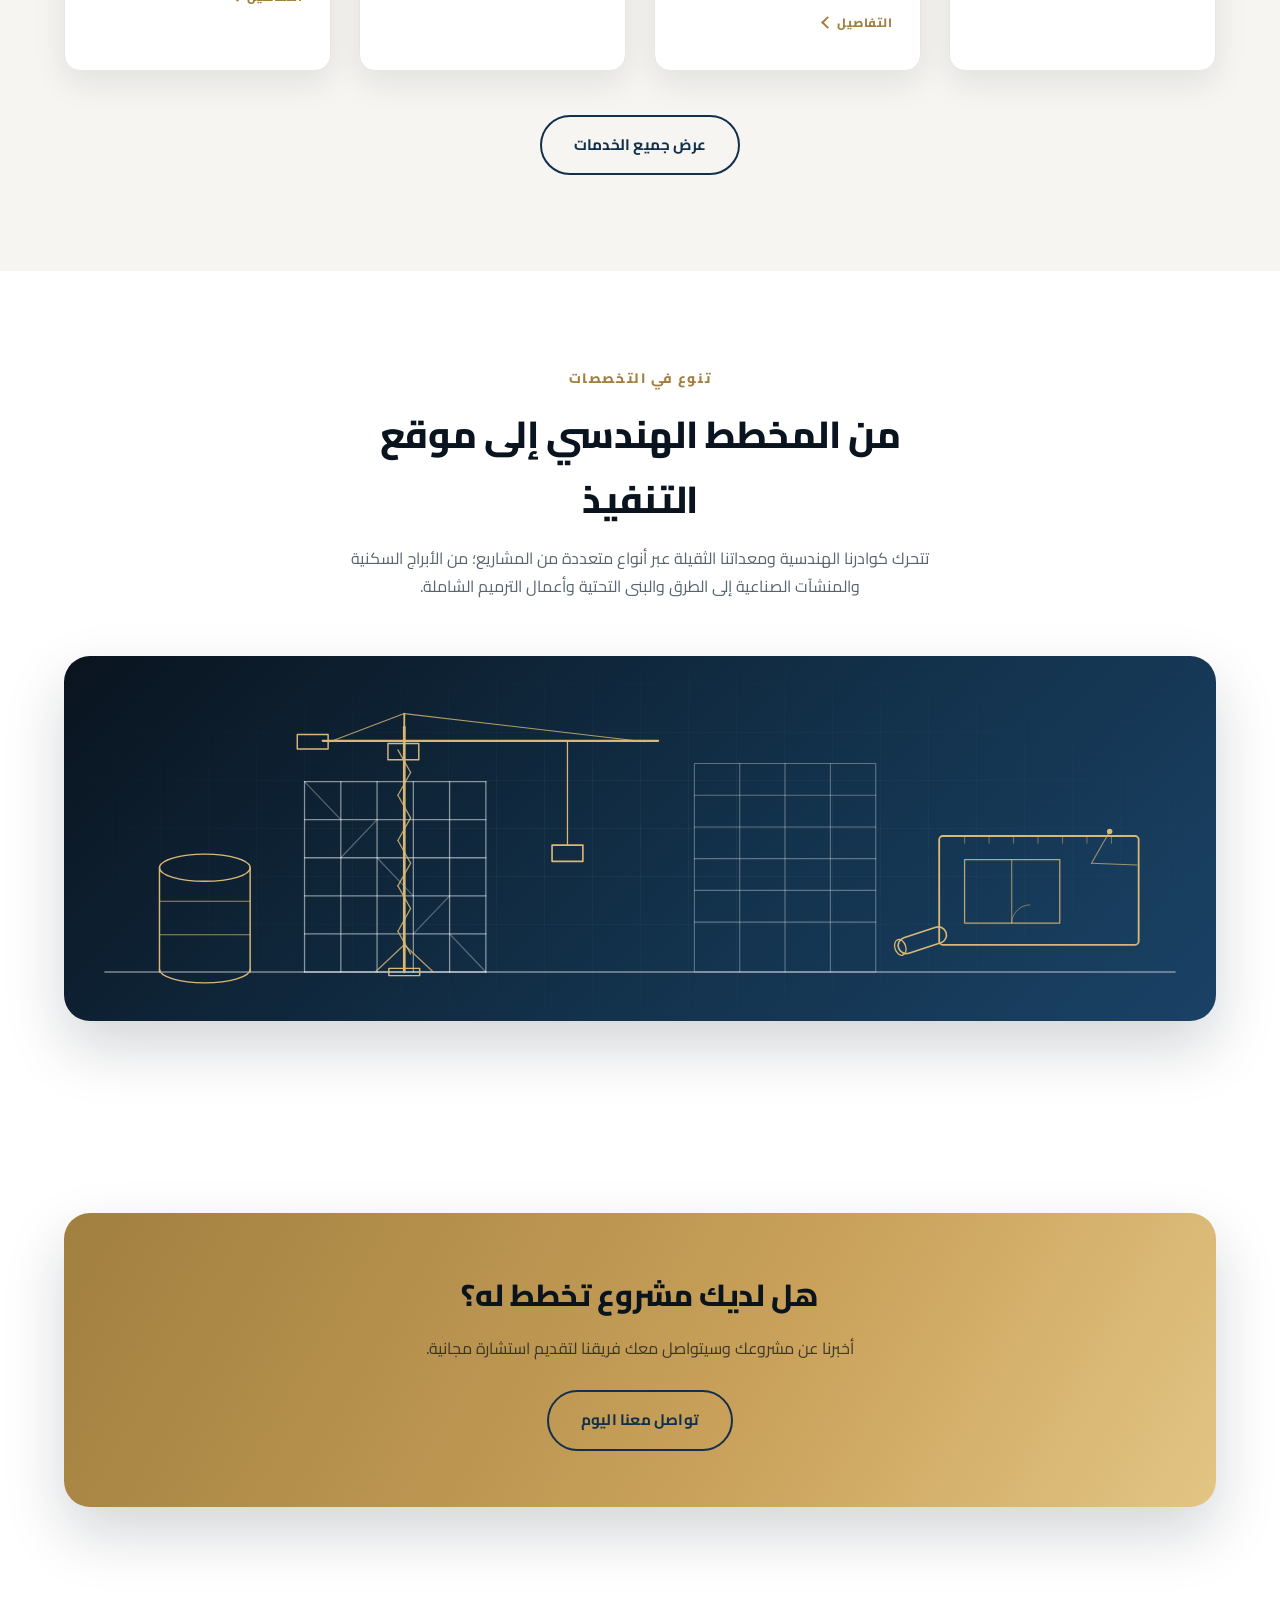
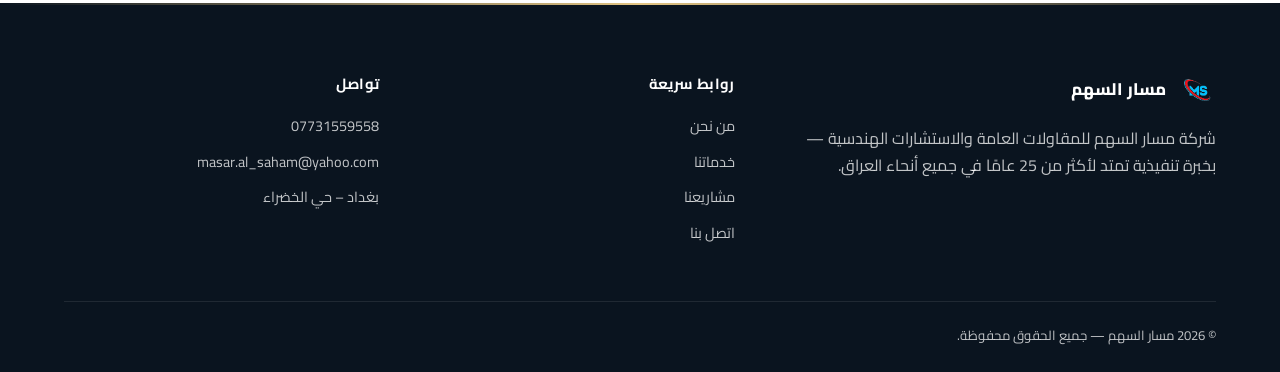
==== commit 5c296c26: "Fix hero/tile image paths (custom-property url resolution)" ====
--- a/index.html
+++ b/index.html
@@ -42,7 +42,7 @@
   </div>
 </header>
 
-<section class="hero" style="--hero-img:url('assets/proj4-gastanks.jpg');">
+<section class="hero" style="--hero-img:url('../assets/proj4-gastanks.jpg');">
   <div class="hero-grid-pattern"></div>
   <div class="hero-inner">
     <span class="hero-eyebrow" data-i18n="home.hero.eyebrow">مقاولات عامة • تصنيف اول انشائي</span>
@@ -58,7 +58,7 @@
 </section>
 
 <section class="feature-tiles">
-  <a href="projects.html" class="feature-tile" style="--tile-img:url('assets/proj4-gastanks.jpg');">
+  <a href="projects.html" class="feature-tile" style="--tile-img:url('../assets/proj4-gastanks.jpg');">
     <div class="feature-tile-inner">
       <span class="feature-tile-eyebrow" data-i18n="tile1.eyebrow">ابنِ معنا</span>
       <h3 data-i18n="tile1.title">مشروع</h3>
@@ -66,7 +66,7 @@
       <span class="feature-tile-link"><span data-i18n="tile1.link">استعرض مشاريعنا</span><svg viewBox="0 0 24 24" fill="none" stroke="currentColor" stroke-width="2" stroke-linecap="round" stroke-linejoin="round"><path d="M5 12h14M13 6l6 6-6 6"/></svg></span>
     </div>
   </a>
-  <a href="about.html" class="feature-tile" style="--tile-img:url('assets/proj7-interior.jpg');">
+  <a href="about.html" class="feature-tile" style="--tile-img:url('../assets/proj7-interior.jpg');">
     <div class="feature-tile-inner">
       <span class="feature-tile-eyebrow" data-i18n="tile2.eyebrow">فريقنا</span>
       <h3 data-i18n="tile2.title">فريق</h3>
@@ -74,7 +74,7 @@
       <span class="feature-tile-link"><span data-i18n="tile2.link">تعرف على الشركة</span><svg viewBox="0 0 24 24" fill="none" stroke="currentColor" stroke-width="2" stroke-linecap="round" stroke-linejoin="round"><path d="M5 12h14M13 6l6 6-6 6"/></svg></span>
     </div>
   </a>
-  <a href="services.html" class="feature-tile" style="--tile-img:url('assets/proj6-nahrain.jpg');">
+  <a href="services.html" class="feature-tile" style="--tile-img:url('../assets/proj6-nahrain.jpg');">
     <div class="feature-tile-inner">
       <span class="feature-tile-eyebrow" data-i18n="tile3.eyebrow">وعدنا لك</span>
       <h3 data-i18n="tile3.title">التزام</h3>
@@ -120,25 +120,25 @@
         </button>
       </div>
       <div class="tab-feature-panel">
-        <div class="tab-feature-media active" data-tab-panel="1" style="--tile-img:url('assets/proj2-shanashil.jpg');">
+        <div class="tab-feature-media active" data-tab-panel="1" style="--tile-img:url('../assets/proj2-shanashil.jpg');">
           <div class="tab-feature-text">
             <h3 data-i18n="why1.title">تغطية جميع أنحاء العراق</h3>
             <p data-i18n="why1.more">من بغداد والبصرة إلى أربيل والنجف وكربلاء، ننفذ مشاريعنا في جميع المحافظات دون استثناء، بفرق عمل ولوجستيات جاهزة للانتقال إلى أي موقع يحتاجه العميل.</p>
           </div>
         </div>
-        <div class="tab-feature-media" data-tab-panel="2" style="--tile-img:url('assets/proj7-interior.jpg');">
+        <div class="tab-feature-media" data-tab-panel="2" style="--tile-img:url('../assets/proj7-interior.jpg');">
           <div class="tab-feature-text">
             <h3 data-i18n="why2.title">فريق ذو خبرة</h3>
             <p data-i18n="why2.more">يضم فريقنا أكثر من 75 مهندسًا وفنيًا وإداريًا بخبرات تراكمية تتجاوز 25 عامًا في التصميم والتنفيذ وإدارة المشاريع الكبرى.</p>
           </div>
         </div>
-        <div class="tab-feature-media" data-tab-panel="3" style="--tile-img:url('assets/proj3-najaf-1.jpg');">
+        <div class="tab-feature-media" data-tab-panel="3" style="--tile-img:url('../assets/proj3-najaf-1.jpg');">
           <div class="tab-feature-text">
             <h3 data-i18n="why3.title">الجودة والسلامة</h3>
             <p data-i18n="why3.more">نطبق أنظمة ضبط جودة صارمة في كل مرحلة، مع التزام كامل بمعايير السلامة المهنية لحماية العمال والمستفيدين على حد سواء.</p>
           </div>
         </div>
-        <div class="tab-feature-media" data-tab-panel="4" style="--tile-img:url('assets/proj5-tbi-1.jpg');">
+        <div class="tab-feature-media" data-tab-panel="4" style="--tile-img:url('../assets/proj5-tbi-1.jpg');">
           <div class="tab-feature-text">
             <h3 data-i18n="why4.title">التسليم في الموعد المحدد</h3>
             <p data-i18n="why4.more">نضع جداول زمنية واقعية ونتابعها أسبوعيًا، ونعتمد خطط طوارئ لتفادي أي تأخير، لتسليم مشروعك في الموعد المتفق عليه دون تنازل عن الجودة.</p>
--- a/css/style.css
+++ b/css/style.css
@@ -317,6 +317,147 @@
   background: rgba(201,161,90,0.1);
 }
 
+/* ===== Editorial feature tiles ===== */
+.feature-tiles {
+  display: grid;
+  grid-template-columns: repeat(3, 1fr);
+}
+.feature-tile {
+  position: relative;
+  min-height: 460px;
+  overflow: hidden;
+  display: flex;
+  align-items: flex-end;
+  background-image: linear-gradient(180deg, rgba(10,20,31,0.05) 0%, rgba(10,20,31,0.86) 100%), var(--tile-img);
+  background-size: cover;
+  background-position: center;
+  color: var(--white);
+  isolation: isolate;
+}
+.feature-tile::before {
+  content: "";
+  position: absolute;
+  inset: 0;
+  background: rgba(10,20,31,0.35);
+  opacity: 0;
+  transition: opacity 0.45s var(--ease);
+  z-index: 0;
+}
+.feature-tile:hover::before { opacity: 1; }
+.feature-tile-inner {
+  position: relative;
+  z-index: 1;
+  padding: 40px 34px 40px;
+  width: 100%;
+}
+.feature-tile-eyebrow {
+  display: block;
+  font-size: 0.76rem;
+  font-weight: 800;
+  letter-spacing: 1.6px;
+  text-transform: uppercase;
+  color: var(--gold-light);
+  margin-bottom: 10px;
+}
+.feature-tile h3 {
+  font-size: 1.55rem;
+  font-weight: 800;
+  margin: 0 0 4px;
+  letter-spacing: -0.2px;
+}
+.feature-tile-desc {
+  max-height: 0;
+  opacity: 0;
+  overflow: hidden;
+  transition: max-height 0.45s var(--ease), opacity 0.35s var(--ease), margin-top 0.45s var(--ease);
+  margin-top: 0;
+  font-size: 0.92rem;
+  color: rgba(255,255,255,0.85);
+  line-height: 1.6;
+}
+.feature-tile:hover .feature-tile-desc,
+.feature-tile:focus-within .feature-tile-desc {
+  max-height: 140px;
+  opacity: 1;
+  margin-top: 10px;
+}
+.feature-tile-link {
+  display: inline-flex;
+  align-items: center;
+  gap: 8px;
+  margin-top: 16px;
+  font-weight: 800;
+  font-size: 0.85rem;
+  color: var(--white);
+  border-bottom: 1.5px solid var(--gold-light);
+  padding-bottom: 3px;
+  transition: gap 0.25s var(--ease), color 0.25s var(--ease);
+}
+.feature-tile:hover .feature-tile-link { gap: 12px; color: var(--gold-light); }
+.feature-tile-link svg { width: 15px; height: 15px; transition: transform 0.25s var(--ease); }
+[dir="rtl"] .feature-tile-link svg { transform: scaleX(-1); }
+.feature-tile:hover .feature-tile-link svg { transform: translateX(3px); }
+[dir="rtl"] .feature-tile:hover .feature-tile-link svg { transform: scaleX(-1) translateX(3px); }
+@media (max-width: 960px) {
+  .feature-tiles { grid-template-columns: 1fr; }
+  .feature-tile { min-height: 320px; }
+}
+
+/* ===== Tabbed feature (numbered commitments) ===== */
+.tab-feature {
+  display: grid;
+  grid-template-columns: 0.85fr 1.15fr;
+  gap: 0;
+  border-radius: var(--radius-lg);
+  overflow: hidden;
+  box-shadow: var(--shadow-strong);
+  background: var(--white);
+  border: 1px solid var(--grey-line);
+}
+.tab-feature-list { display: flex; flex-direction: column; }
+.tab-feature-btn {
+  display: flex;
+  align-items: baseline;
+  gap: 16px;
+  text-align: start;
+  padding: 24px 28px;
+  background: var(--white);
+  border: none;
+  border-bottom: 1px solid var(--grey-line);
+  cursor: pointer;
+  transition: background 0.25s var(--ease);
+}
+.tab-feature-btn:last-child { border-bottom: none; }
+.tab-feature-btn .tab-num {
+  font-size: 0.85rem;
+  font-weight: 800;
+  color: var(--text-soft);
+  flex-shrink: 0;
+}
+.tab-feature-btn .tab-label { font-weight: 800; color: var(--navy-dark); font-size: 1.02rem; }
+.tab-feature-btn .tab-sub { display: block; margin-top: 4px; font-size: 0.85rem; color: var(--text-mid); font-weight: 500; }
+.tab-feature-btn.active { background: var(--grey-bg); }
+.tab-feature-btn.active .tab-num,
+.tab-feature-btn.active .tab-label { color: var(--orange-dark); }
+.tab-feature-btn:hover .tab-label { color: var(--orange-dark); }
+.tab-feature-panel { position: relative; min-height: 380px; }
+.tab-feature-media {
+  position: absolute;
+  inset: 0;
+  display: none;
+  background-image: linear-gradient(0deg, rgba(10,20,31,0.82) 0%, rgba(10,20,31,0.1) 55%), var(--tile-img);
+  background-size: cover;
+  background-position: center;
+  align-items: flex-end;
+}
+.tab-feature-media.active { display: flex; }
+.tab-feature-text { padding: 34px; color: var(--white); max-width: 460px; }
+.tab-feature-text p { margin: 8px 0 0; color: rgba(255,255,255,0.86); font-size: 0.95rem; line-height: 1.65; }
+@media (max-width: 960px) {
+  .tab-feature { grid-template-columns: 1fr; }
+  .tab-feature-panel { min-height: 280px; }
+}
+
 /* ===== Sections ===== */
 section { padding: 96px 0; }
 .section-tight { padding: 64px 0; }
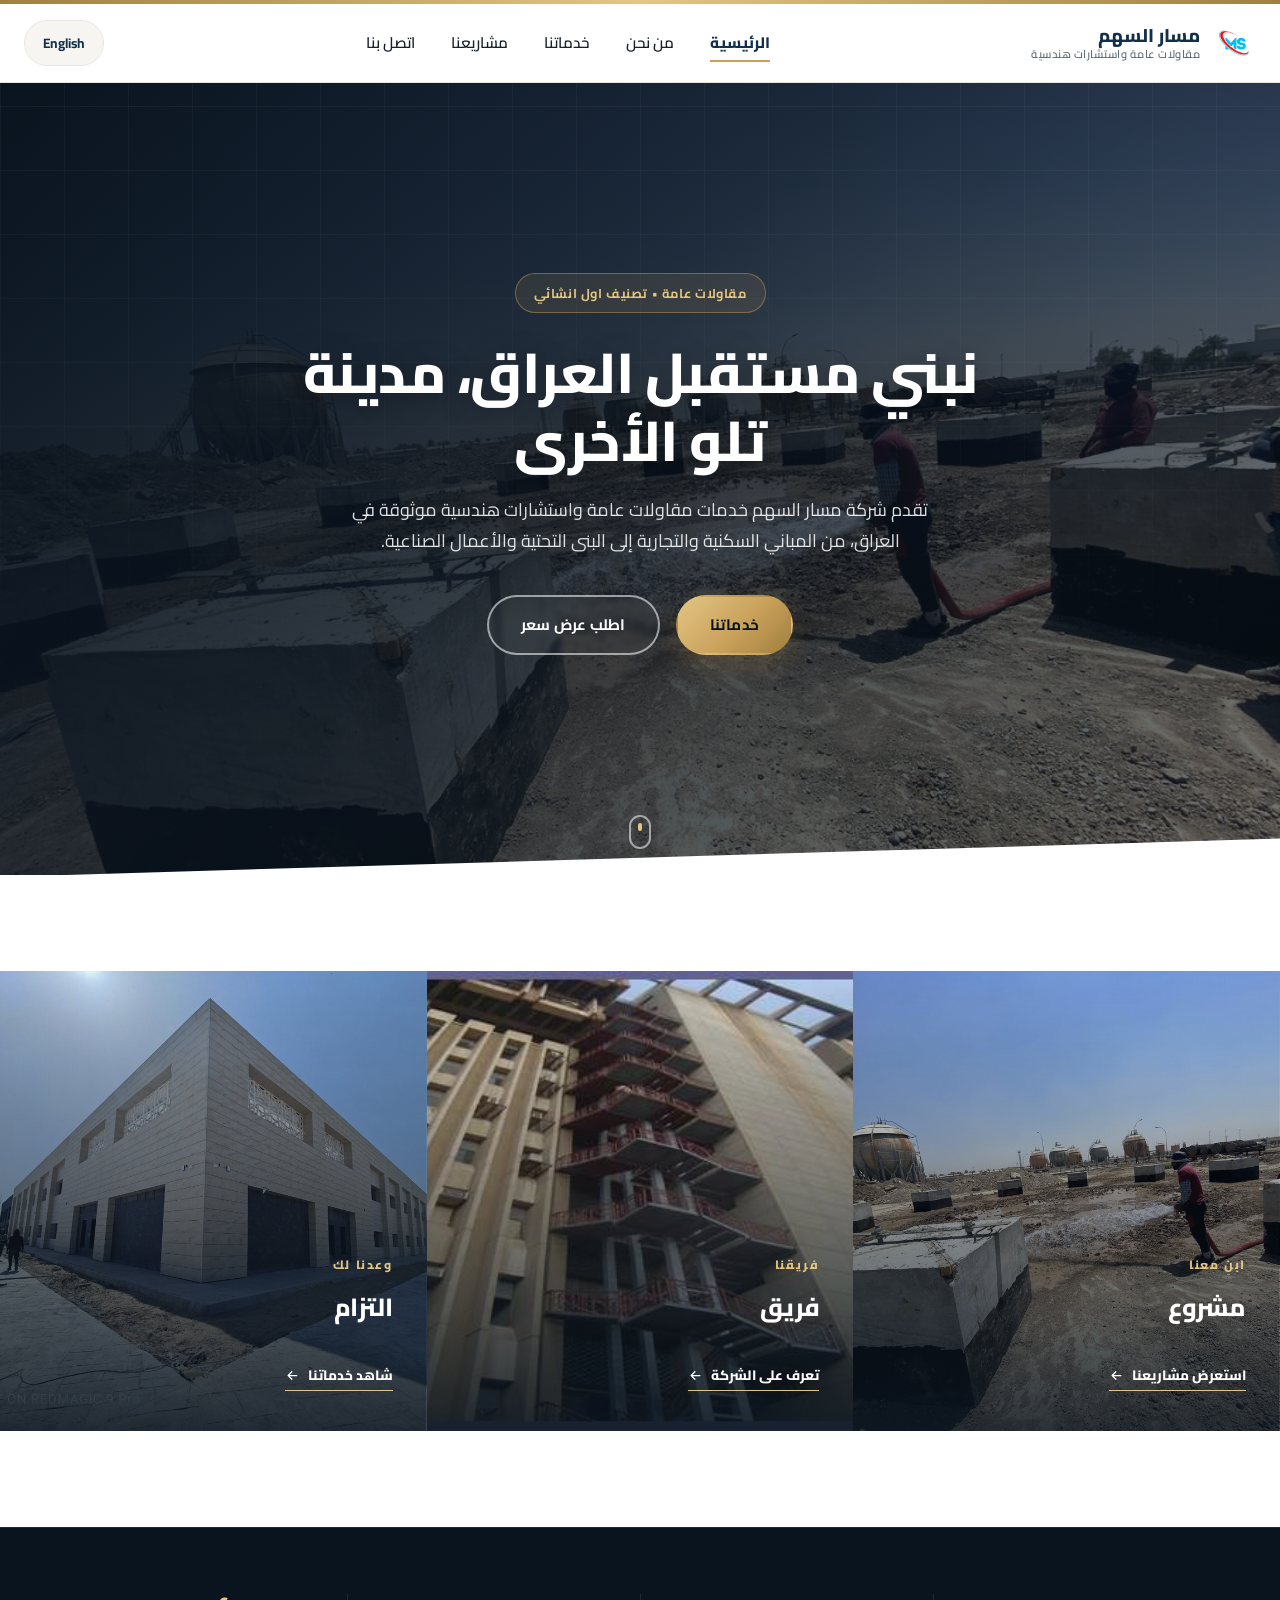
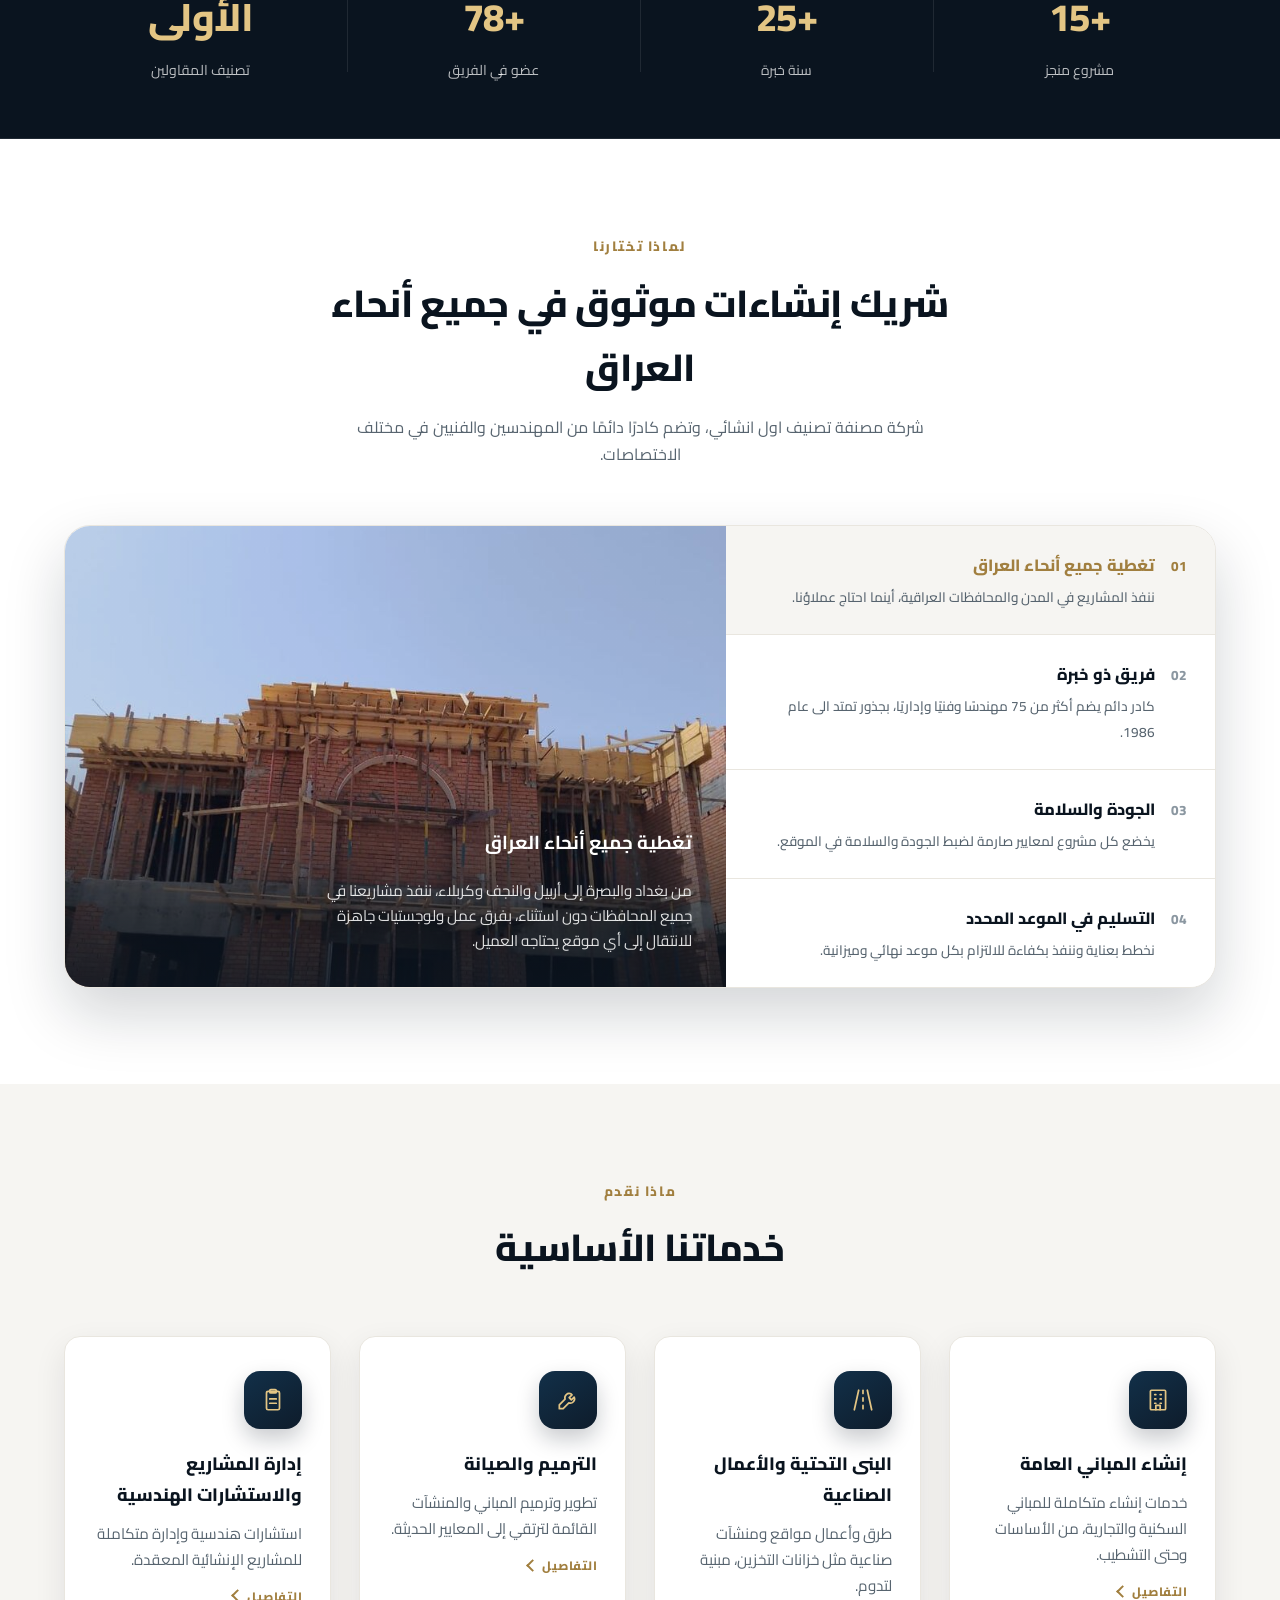
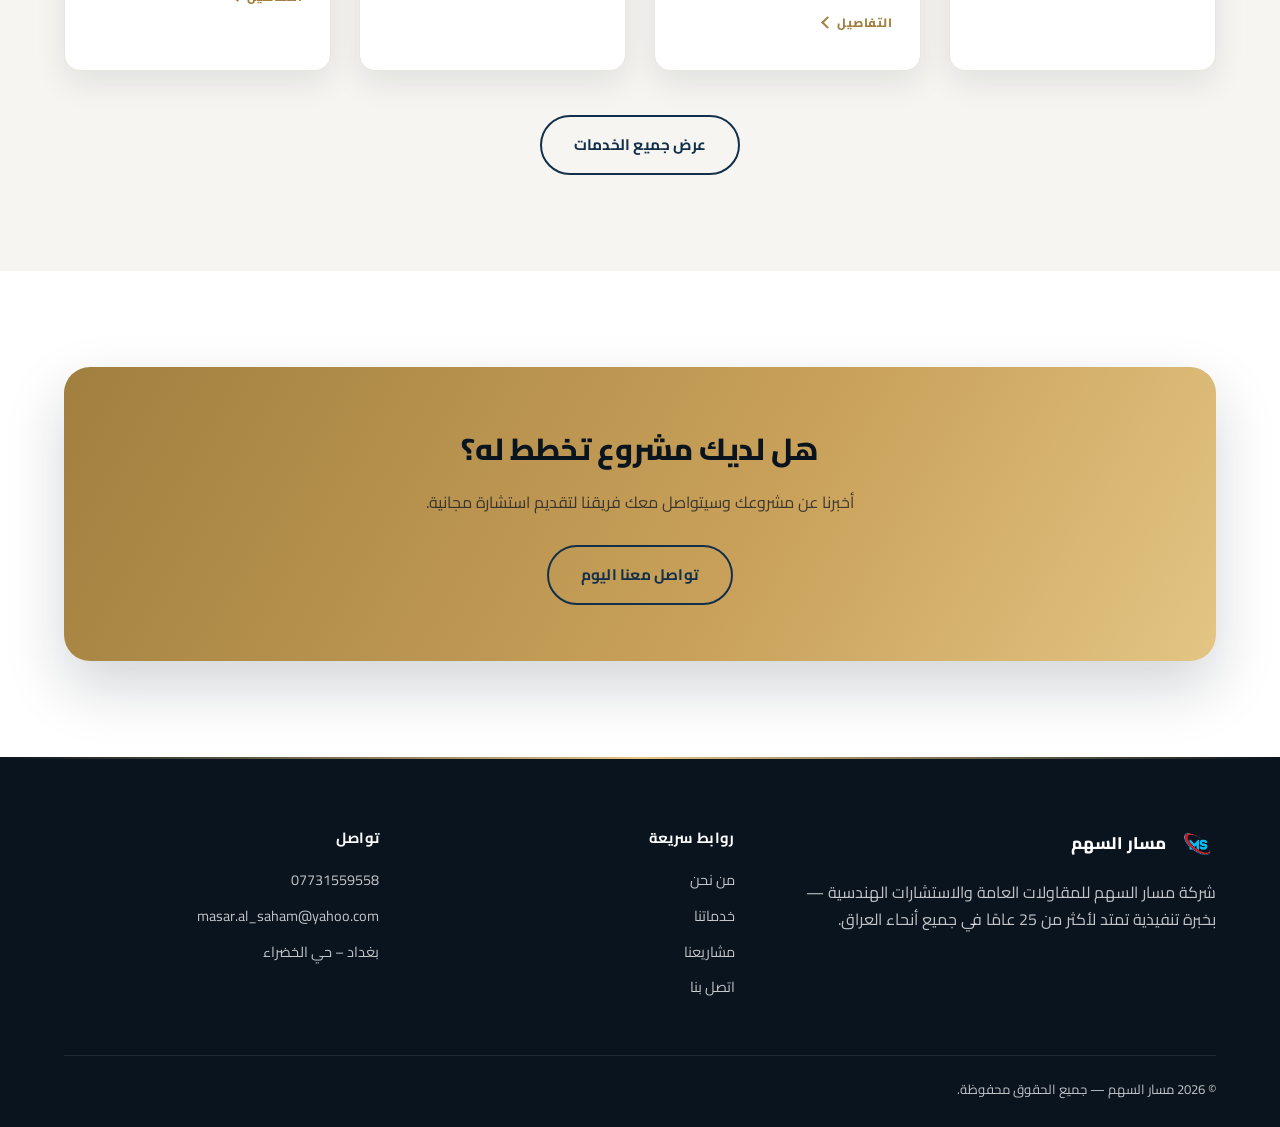
==== commit cf2b4825: "Remove crane/blueprint illustration section" ====
--- a/index.html
+++ b/index.html
@@ -193,109 +193,6 @@
 
 <section>
   <div class="container">
-    <div class="section-head reveal">
-      <span class="section-eyebrow" data-i18n="home.capabilities.eyebrow">تنوع في التخصصات</span>
-      <h2 data-i18n="home.capabilities.title">من المخطط الهندسي إلى موقع التنفيذ</h2>
-      <p data-i18n="home.capabilities.desc">تتحرك كوادرنا الهندسية ومعداتنا الثقيلة عبر أنواع متعددة من المشاريع؛ من الأبراج السكنية والمنشآت الصناعية إلى الطرق والبنى التحتية وأعمال الترميم الشاملة.</p>
-    </div>
-    <div class="capability-panel reveal">
-<svg viewBox="0 0 1200 320" xmlns="http://www.w3.org/2000/svg" aria-hidden="true" focusable="false">
-  <g fill="none" stroke="#d9b877" stroke-width="2" stroke-linecap="round" stroke-linejoin="round">
-    <line x1="10" y1="300" x2="1190" y2="300" stroke="rgba(255,255,255,0.35)" stroke-width="2"/>
-
-    <ellipse cx="120" cy="185" rx="50" ry="15" stroke-width="1.6"/>
-    <line x1="70" y1="185" x2="70" y2="300" stroke-width="1.6"/>
-    <line x1="170" y1="185" x2="170" y2="300" stroke-width="1.6"/>
-    <path d="M70,297 A50,15 0 0 0 170,297" stroke-width="1.6"/>
-    <line x1="70" y1="222" x2="170" y2="222" stroke-width="1.2" opacity="0.7"/>
-    <line x1="70" y1="259" x2="170" y2="259" stroke-width="1.2" opacity="0.7"/>
-
-    <g stroke="rgba(255,255,255,0.5)" stroke-width="1.4">
-      <line x1="230" y1="90" x2="230" y2="300"/>
-      <line x1="270" y1="90" x2="270" y2="300"/>
-      <line x1="310" y1="90" x2="310" y2="300"/>
-      <line x1="350" y1="90" x2="350" y2="300"/>
-      <line x1="390" y1="90" x2="390" y2="300"/>
-      <line x1="430" y1="90" x2="430" y2="300"/>
-      <line x1="230" y1="90" x2="430" y2="90"/>
-      <line x1="230" y1="132" x2="430" y2="132"/>
-      <line x1="230" y1="174" x2="430" y2="174"/>
-      <line x1="230" y1="216" x2="430" y2="216"/>
-      <line x1="230" y1="258" x2="430" y2="258"/>
-      <line x1="230" y1="300" x2="430" y2="300"/>
-      <line x1="230" y1="90" x2="270" y2="132" opacity="0.6"/>
-      <line x1="310" y1="132" x2="270" y2="174" opacity="0.6"/>
-      <line x1="310" y1="174" x2="350" y2="216" opacity="0.6"/>
-      <line x1="390" y1="216" x2="350" y2="258" opacity="0.6"/>
-      <line x1="390" y1="258" x2="430" y2="300" opacity="0.6"/>
-    </g>
-
-    <g stroke="rgba(255,255,255,0.32)" stroke-width="1.2">
-      <rect x="660" y="70" width="200" height="230"/>
-      <line x1="710" y1="70" x2="710" y2="300"/>
-      <line x1="760" y1="70" x2="760" y2="300"/>
-      <line x1="810" y1="70" x2="810" y2="300"/>
-      <line x1="660" y1="105" x2="860" y2="105"/>
-      <line x1="660" y1="140" x2="860" y2="140"/>
-      <line x1="660" y1="175" x2="860" y2="175"/>
-      <line x1="660" y1="210" x2="860" y2="210"/>
-      <line x1="660" y1="245" x2="860" y2="245"/>
-    </g>
-
-    <line x1="340" y1="300" x2="340" y2="30" stroke-width="3"/>
-    <g stroke-width="1.4" opacity="0.85">
-      <line x1="333" y1="55" x2="347" y2="80"/>
-      <line x1="347" y1="80" x2="333" y2="105"/>
-      <line x1="333" y1="105" x2="347" y2="130"/>
-      <line x1="347" y1="130" x2="333" y2="155"/>
-      <line x1="333" y1="155" x2="347" y2="180"/>
-      <line x1="347" y1="180" x2="333" y2="205"/>
-      <line x1="333" y1="205" x2="347" y2="230"/>
-      <line x1="347" y1="230" x2="333" y2="255"/>
-      <line x1="333" y1="255" x2="347" y2="280"/>
-    </g>
-    <line x1="340" y1="45" x2="620" y2="45" stroke-width="2.4"/>
-    <line x1="340" y1="45" x2="250" y2="45" stroke-width="2.4"/>
-    <line x1="340" y1="15" x2="340" y2="45" stroke-width="2"/>
-    <line x1="340" y1="15" x2="605" y2="46" stroke-width="1.2" opacity="0.8"/>
-    <line x1="340" y1="15" x2="258" y2="46" stroke-width="1.2" opacity="0.8"/>
-    <rect x="322" y="48" width="34" height="18" stroke-width="1.6"/>
-    <rect x="222" y="38" width="34" height="16" stroke-width="1.6"/>
-    <line x1="520" y1="45" x2="520" y2="160" stroke-width="1.4"/>
-    <rect x="503" y="160" width="34" height="18" stroke-width="1.8"/>
-    <rect x="323" y="296" width="34" height="8" stroke-width="1.6"/>
-    <line x1="308" y1="300" x2="340" y2="270" stroke-width="1.4" opacity="0.8"/>
-    <line x1="372" y1="300" x2="340" y2="270" stroke-width="1.4" opacity="0.8"/>
-
-    <g transform="rotate(-18 915 268)">
-      <rect x="885" y="255" width="55" height="18" rx="9" stroke-width="1.8"/>
-      <ellipse cx="887" cy="264" rx="6" ry="9" stroke-width="1.4"/>
-    </g>
-
-    <rect x="930" y="150" width="220" height="120" rx="4" stroke-width="2"/>
-    <rect x="958" y="176" width="105" height="70" stroke-width="1.4" opacity="0.85"/>
-    <line x1="1010" y1="176" x2="1010" y2="246" stroke-width="1.2" opacity="0.7"/>
-    <path d="M1010,246 A20,20 0 0 1 1030,226" stroke-width="1" opacity="0.6"/>
-    <g stroke-width="1" opacity="0.55">
-      <line x1="958" y1="150" x2="958" y2="158"/>
-      <line x1="985" y1="150" x2="985" y2="158"/>
-      <line x1="1012" y1="150" x2="1012" y2="158"/>
-      <line x1="1039" y1="150" x2="1039" y2="158"/>
-      <line x1="1066" y1="150" x2="1066" y2="158"/>
-      <line x1="1093" y1="150" x2="1093" y2="158"/>
-      <line x1="1120" y1="150" x2="1120" y2="158"/>
-    </g>
-    <line x1="1118" y1="145" x2="1098" y2="180" stroke-width="1.2" opacity="0.7"/>
-    <line x1="1148" y1="182" x2="1098" y2="180" stroke-width="1.2" opacity="0.7"/>
-    <circle cx="1118" cy="145" r="3" fill="#d9b877" stroke="none"/>
-  </g>
-</svg>
-    </div>
-  </div>
-</section>
-
-<section>
-  <div class="container">
     <div class="cta-banner reveal">
       <h2 data-i18n="home.cta.title">هل لديك مشروع تخطط له؟</h2>
       <p data-i18n="home.cta.desc">أخبرنا عن مشروعك وسيتواصل معك فريقنا لتقديم استشارة مجانية.</p>
